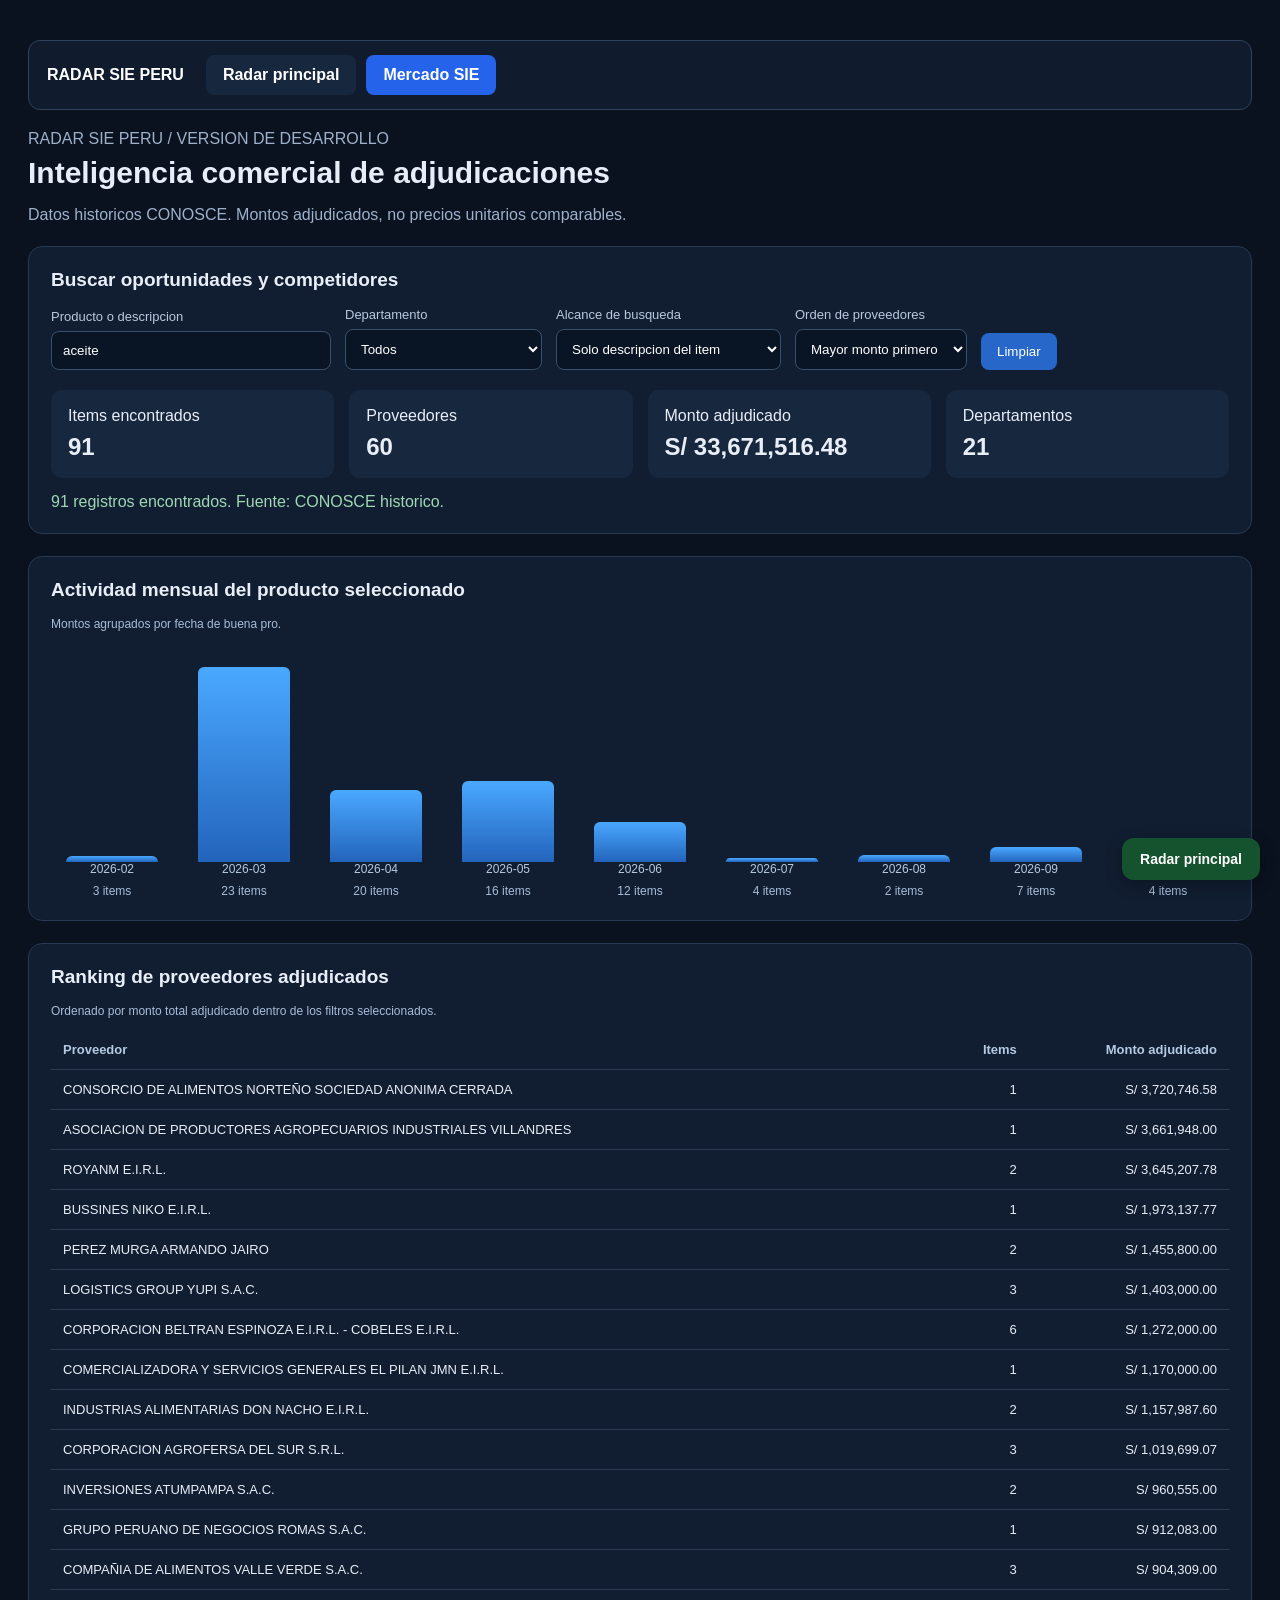
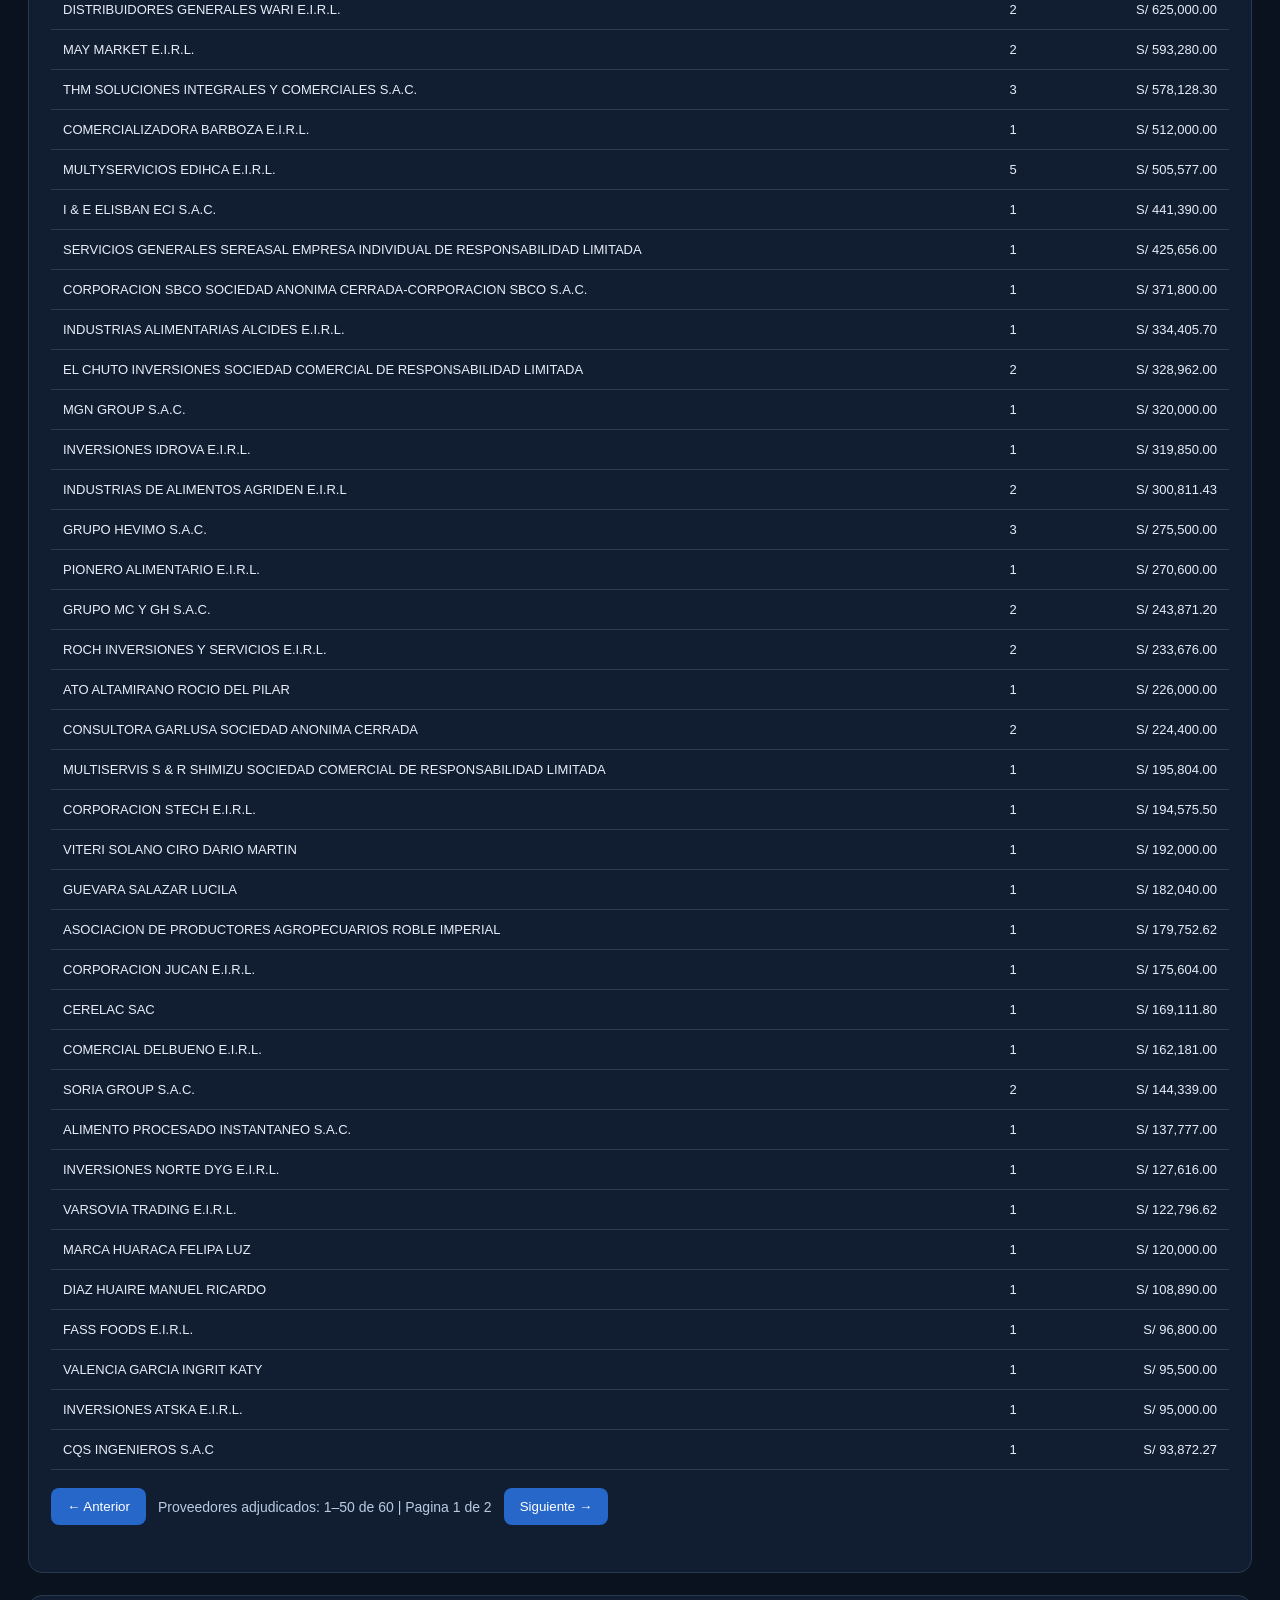
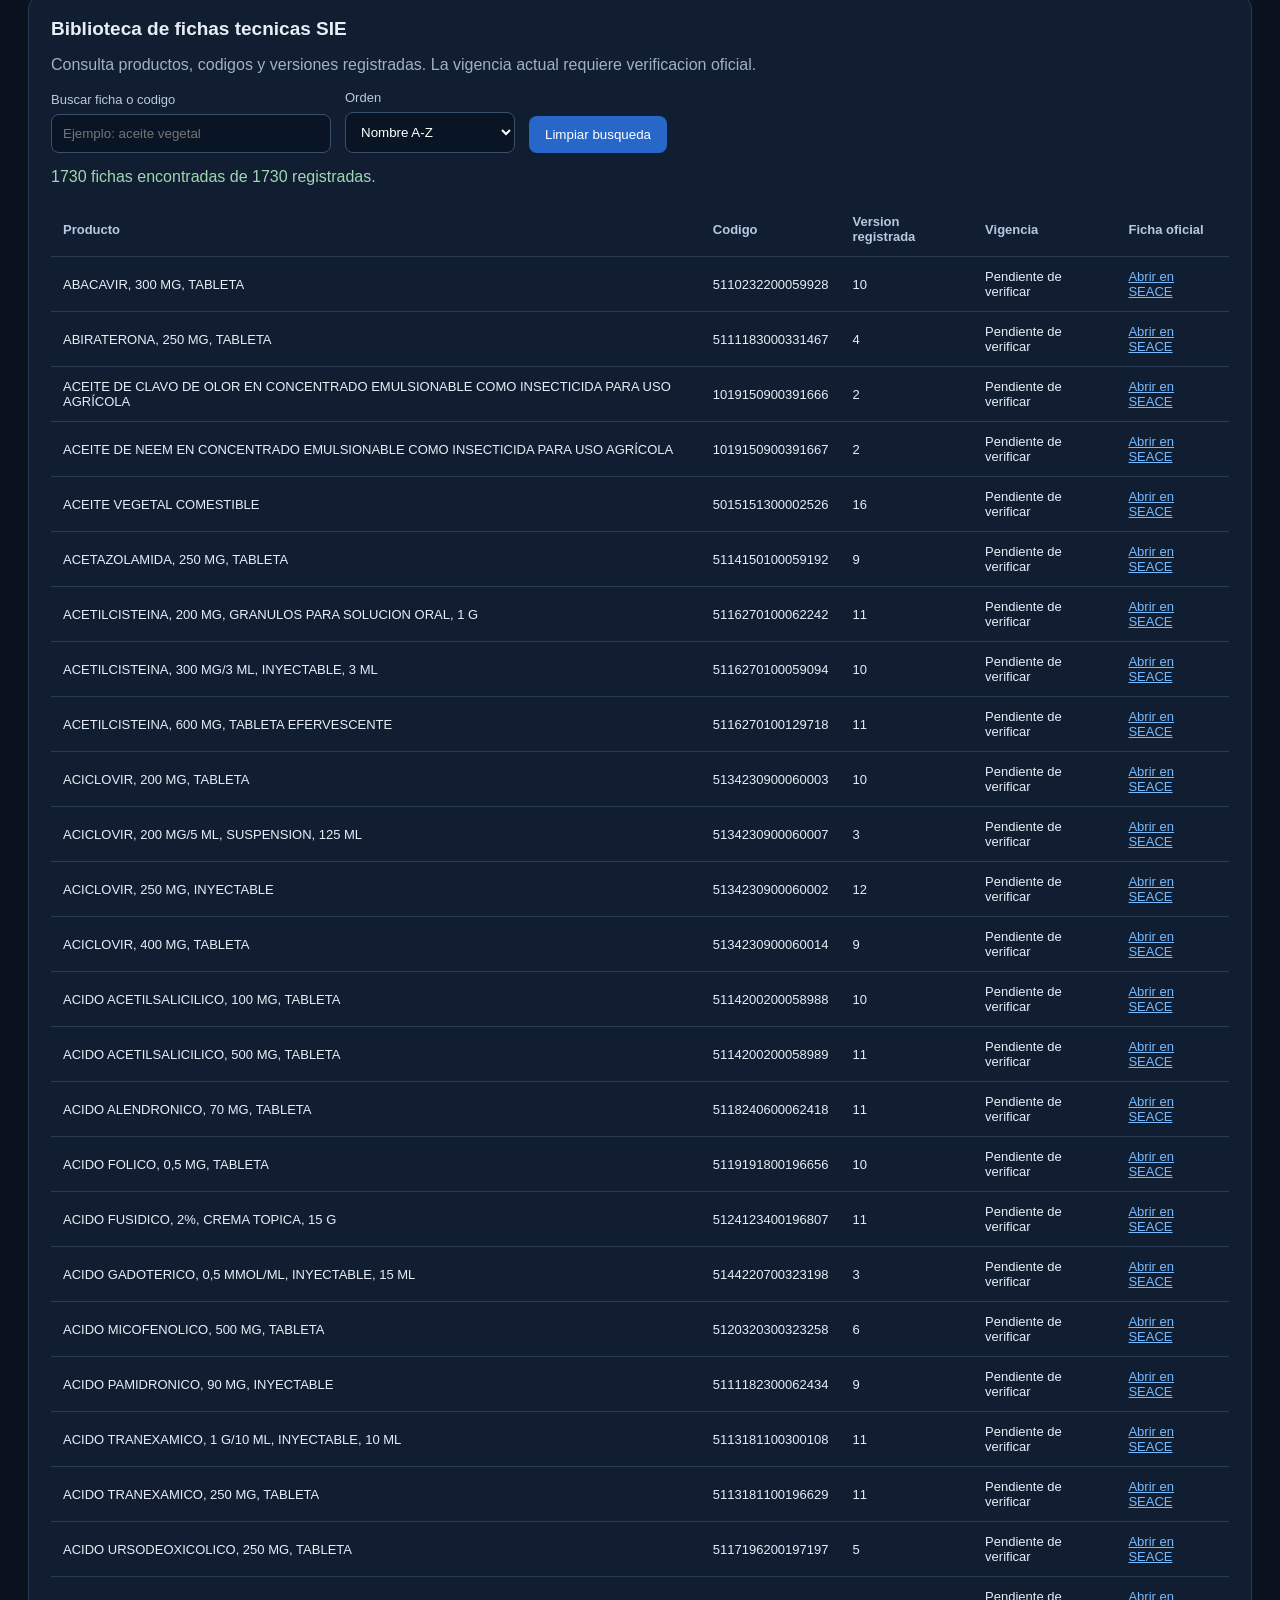
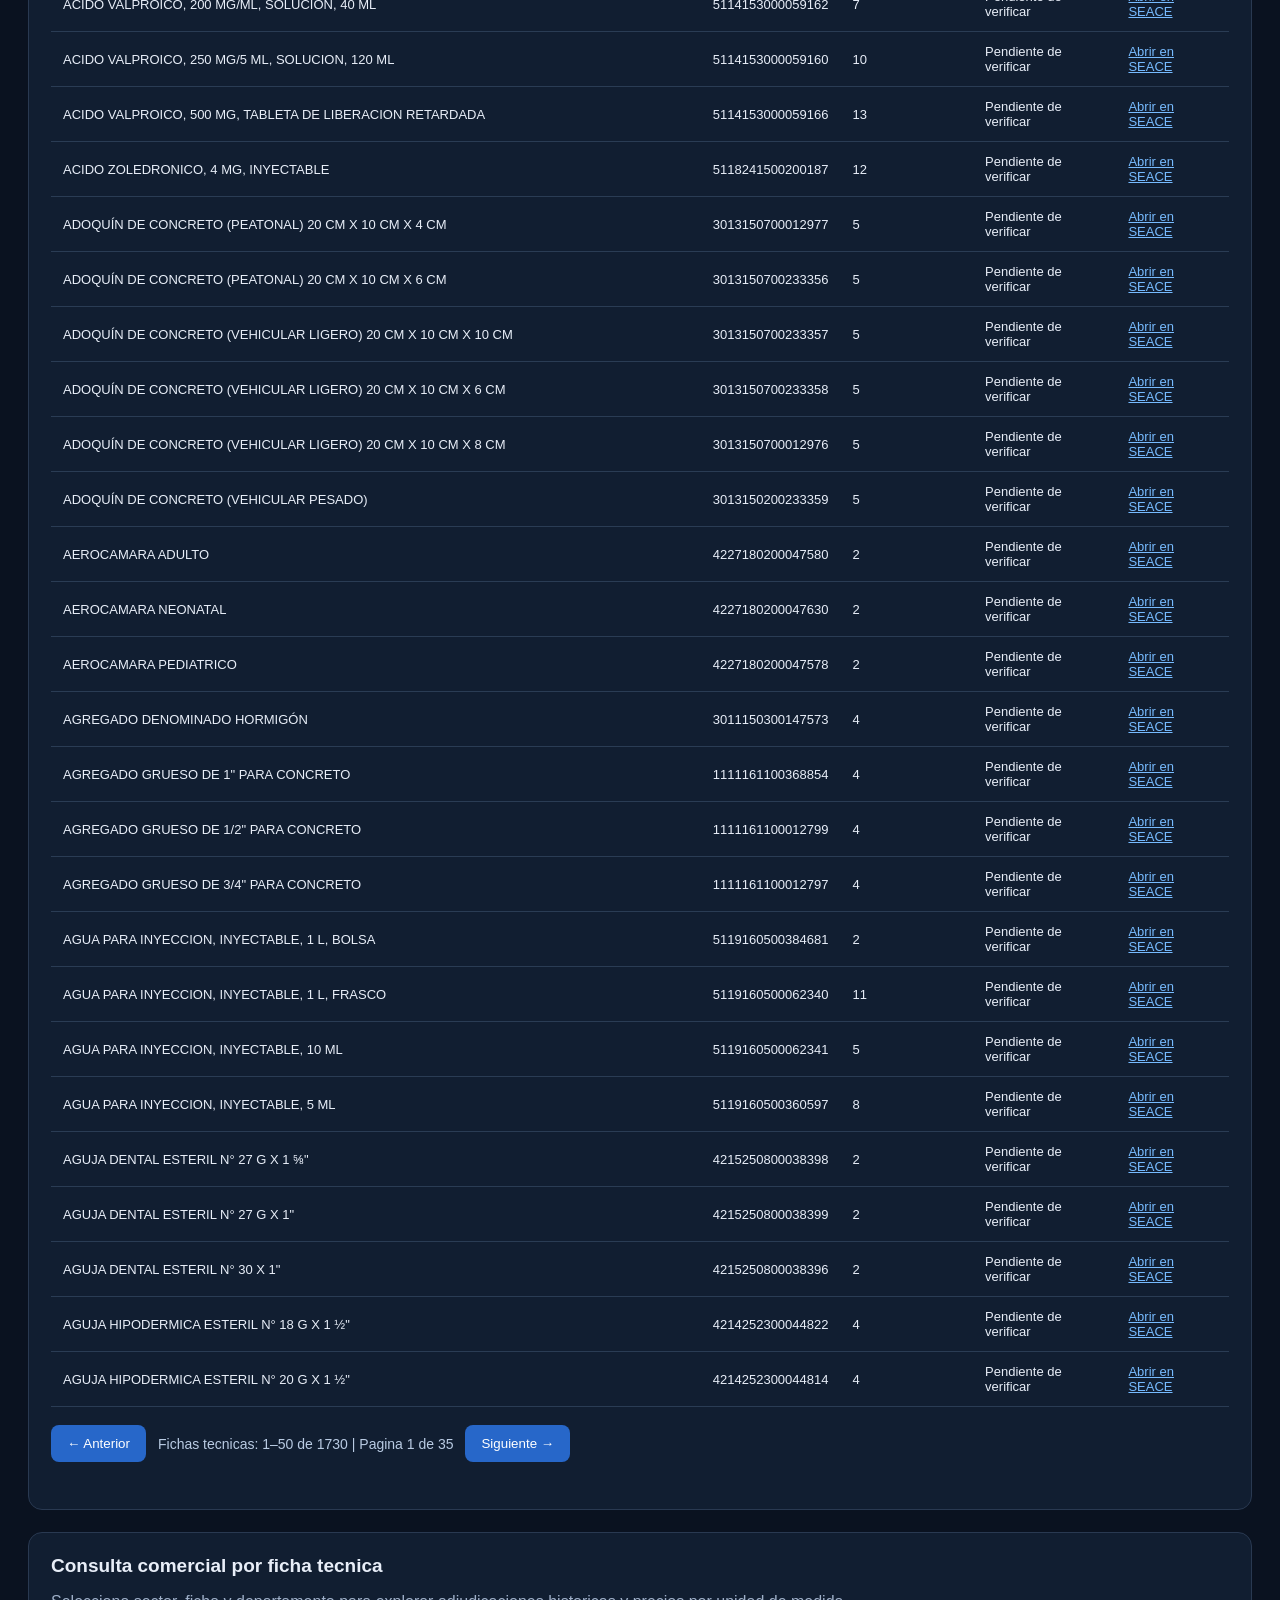
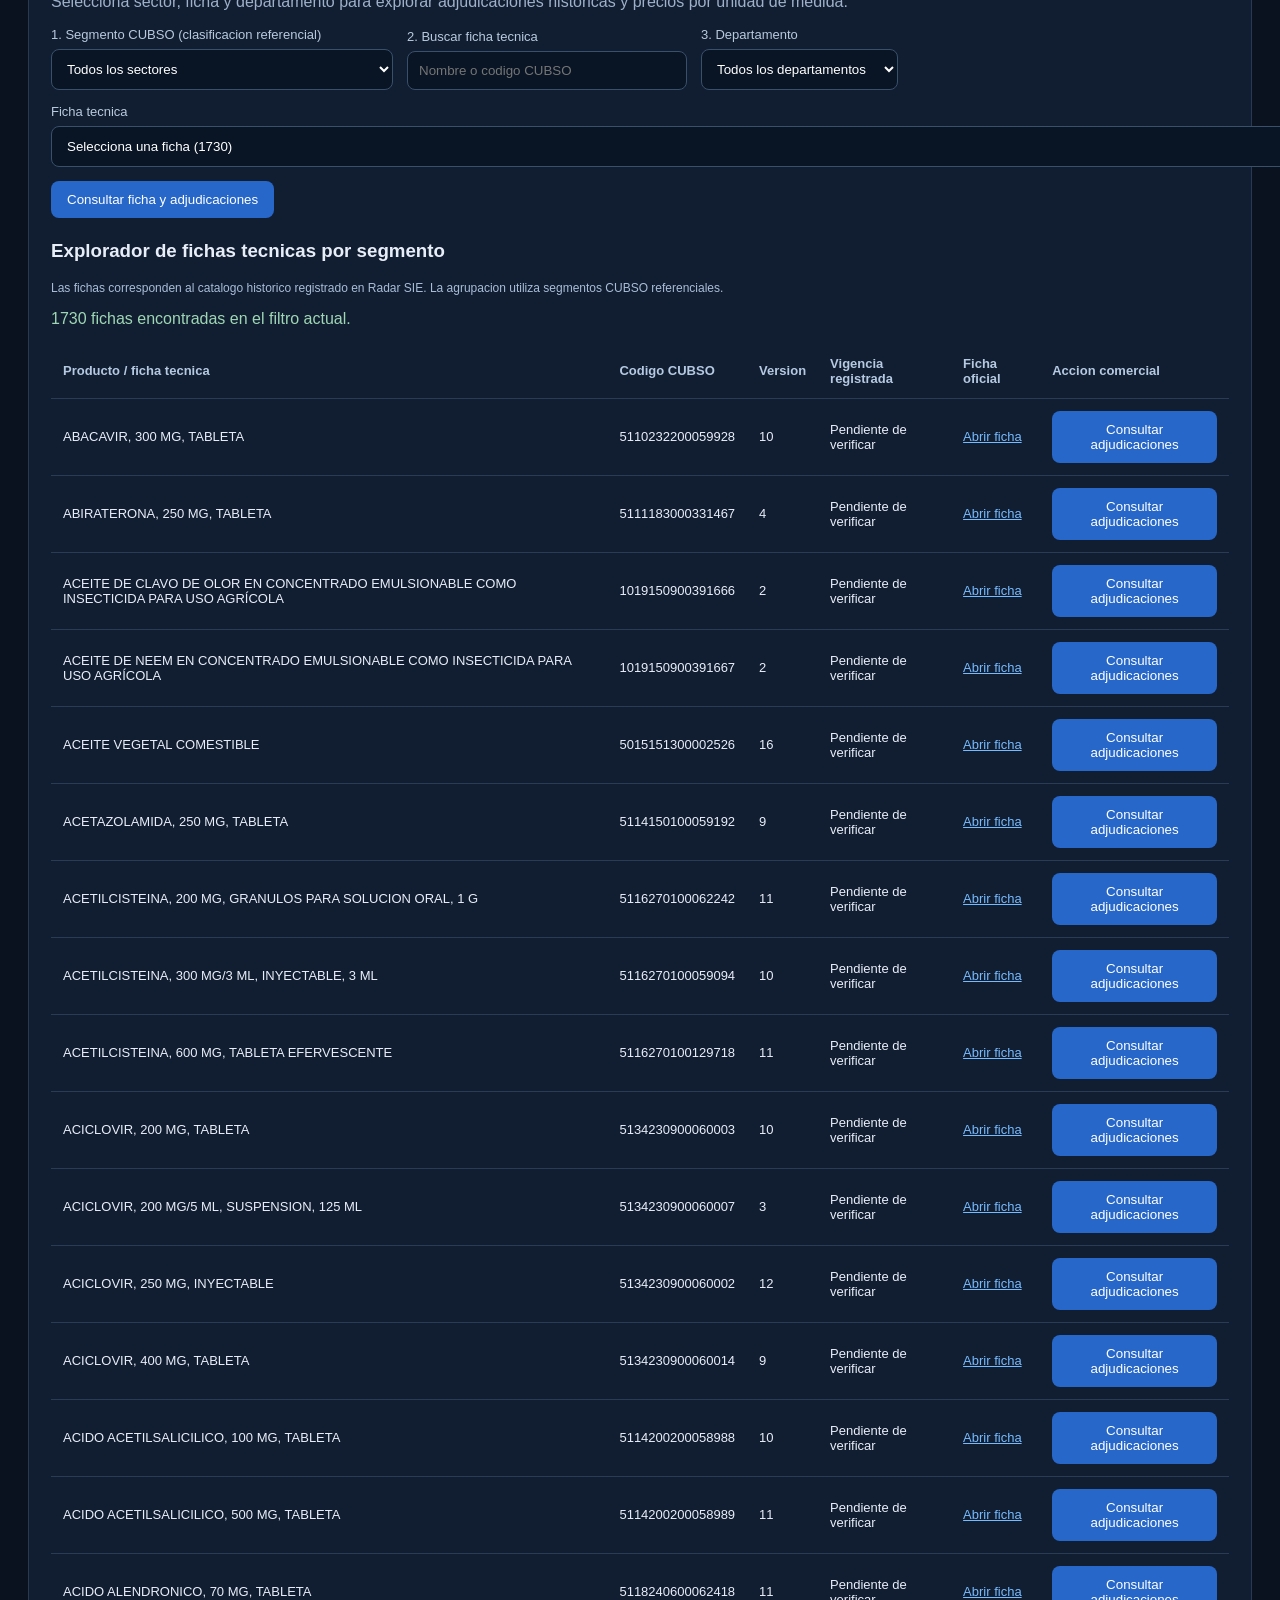
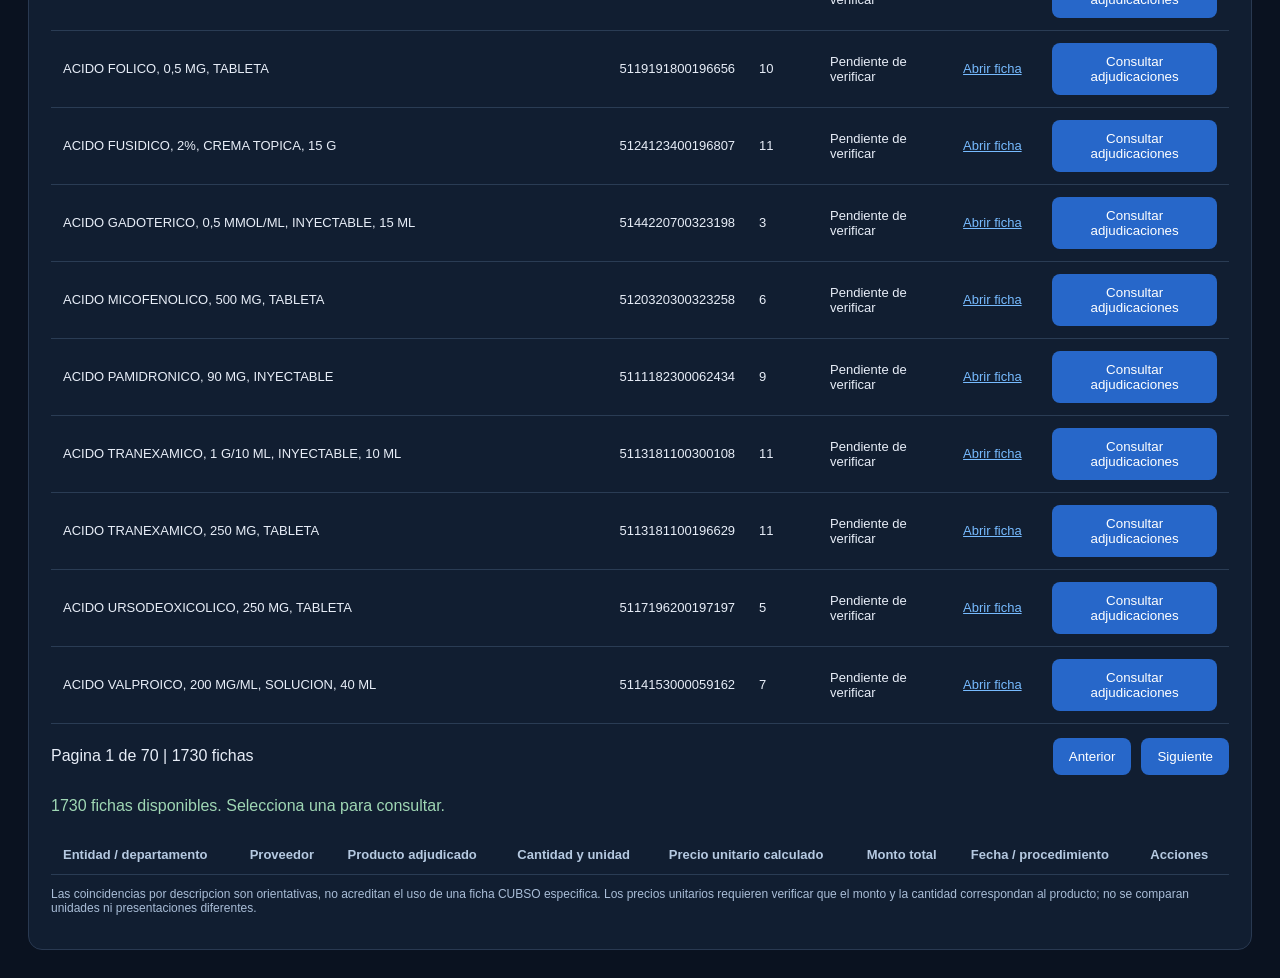
==== docs/mercado.html @ 82dd886c "V247 reparar montaje y datos del explorador comercial" ====
<!DOCTYPE html>
<html lang="es">
<head>
<meta charset="UTF-8">
<meta name="viewport" content="width=device-width, initial-scale=1">
<title>Radar SIE Peru - Inteligencia Comercial</title>
<style>
:root{font-family:Segoe UI,Arial,sans-serif;color:#e8eef8;background:#0a1220}
*{box-sizing:border-box}
body{margin:0;padding:28px;max-width:1450px;margin-inline:auto}
h1{font-size:30px;margin:8px 0}
h2{font-size:19px;margin:0 0 16px}
p,.muted{color:#9fb0c9}
.panel{background:#111e31;border:1px solid #293951;border-radius:14px;padding:22px;margin-top:22px}
.filters{display:flex;gap:14px;flex-wrap:wrap;align-items:end}
label{display:flex;flex-direction:column;gap:7px;font-size:13px;color:#b9c9de}
input,select{background:#091525;color:#fff;border:1px solid #39506b;border-radius:8px;padding:11px;min-width:170px}
input{min-width:280px}
button{background:#2767c9;color:white;border:0;border-radius:8px;padding:11px 16px;cursor:pointer}
.cards{display:grid;grid-template-columns:repeat(auto-fit,minmax(180px,1fr));gap:15px;margin-top:20px}
.card{background:#17273e;border-radius:11px;padding:17px}
.card strong{display:block;font-size:24px;margin-top:8px}
table{border-collapse:collapse;width:100%;font-size:13px}
th,td{text-align:left;padding:12px;border-bottom:1px solid #2a3c54}
th{color:#b5c9e1}
.right{text-align:right}
.tablewrap{overflow-x:auto}
.chart{display:flex;align-items:end;gap:10px;height:255px;overflow-x:auto;padding-top:22px}
.month{flex:1;min-width:58px;text-align:center;font-size:12px;color:#b6c9df}
.barbox{height:195px;display:flex;align-items:end;justify-content:center}
.bar{background:linear-gradient(180deg,#4aa8ff,#2364bc);width:75%;border-radius:6px 6px 0 0;min-height:2px}
.small{font-size:12px;color:#a9bdd7;margin-top:8px}
.status{margin-top:15px;color:#9fd7b4}
.error{color:#ffb4b4}
</style>
</head>
<body>
<!-- RADAR_SIE_NAVEGACION_V231 -->
<nav aria-label="Secciones de Radar SIE Peru" style="display:flex;gap:10px;flex-wrap:wrap;align-items:center;padding:14px 18px;margin:12px auto 20px;max-width:1450px;background:#101c2e;border:1px solid #30425b;border-radius:12px;font-family:Arial,sans-serif;position:relative;z-index:10">
  <span style="color:#ffffff;font-weight:700;margin-right:12px">RADAR SIE PERU</span>
  <a href="./index.html" style="padding:11px 17px;border-radius:8px;background:#17273e;color:#ffffff;text-decoration:none;font-weight:700">Radar principal</a>
  <a href="./mercado.html" style="padding:11px 17px;border-radius:8px;background:#2563eb;color:#ffffff;text-decoration:none;font-weight:700">Mercado SIE</a>
</nav>
<!-- FIN_RADAR_SIE_NAVEGACION_V231 -->

<div class="muted">RADAR SIE PERU / VERSION DE DESARROLLO</div>
<h1>Inteligencia comercial de adjudicaciones</h1>
<p>Datos historicos CONOSCE. Montos adjudicados, no precios unitarios comparables.</p>

<section class="panel">
<h2>Buscar oportunidades y competidores</h2>
<div class="filters">
<label>Producto o descripcion
<input id="search" value="aceite" placeholder="Ejemplo: aceite">
</label>
<label>Departamento
<select id="dept"><option value="">Todos</option></select>
</label>
<label>Alcance de busqueda
<select id="scope">
<option value="item">Solo descripcion del item</option>
<option value="all">Item o descripcion del proceso</option>
</select>
</label>
<label>Orden de proveedores
<select id="order">
<option value="desc">Mayor monto primero</option>
<option value="asc">Menor monto primero</option>
</select>
</label>
<button id="clear">Limpiar</button>
</div>

<div class="cards">
<div class="card"><span>Items encontrados</span><strong id="items">-</strong></div>
<div class="card"><span>Proveedores</span><strong id="suppliers">-</strong></div>
<div class="card"><span>Monto adjudicado</span><strong id="amount">-</strong></div>
<div class="card"><span>Departamentos</span><strong id="departments">-</strong></div>
</div>
<div class="status" id="status">Cargando datos...</div>
</section>

<section class="panel">
<h2>Actividad mensual del producto seleccionado</h2>
<p class="small">Montos agrupados por fecha de buena pro.</p>
<div id="chart" class="chart"></div>
</section>

<section class="panel">
<h2>Ranking de proveedores adjudicados</h2>
<p class="small">Ordenado por monto total adjudicado dentro de los filtros seleccionados.</p>
<div class="tablewrap">
<table>
<thead><tr>
<th>Proveedor</th>
<th class="right">Items</th>
<th class="right">Monto adjudicado</th>
</tr></thead>
<tbody id="ranking"></tbody>
</table>
</div>
</section>

<script>
"use strict";
let rows=[];

const $=id=>document.getElementById(id);
const fmt=new Intl.NumberFormat("es-PE");
const money=n=>"S/ "+new Intl.NumberFormat("es-PE",{
 minimumFractionDigits:2,maximumFractionDigits:2
}).format(n/100);

function norm(v){
 return String(v??"").normalize("NFD")
 .replace(/[\u0300-\u036f]/g,"").toLowerCase();
}

function department(r){
 return r.departamento_item_original||
 r.entidad_departamento_original||"No indicado";
}

function render(){
 const q=norm($("search").value.trim());
 const dept=$("dept").value;
 const scope=$("scope").value;
 const order=$("order").value;

 const filtered=rows.filter(r=>{
  const item=norm(r.descripcion_item);
  const process=norm(r.descripcion_proceso);
  const match=!q||item.includes(q)||(scope==="all"&&process.includes(q));
  return match&&(!dept||department(r)===dept);
 });

 const suppliers=new Map();
 const monthly=new Map();
 const depts=new Set();
 let total=0;

 for(const r of filtered){
  const cents=Number(r.monto_adjudicado_centimos)||0;
  total+=cents;
  depts.add(department(r));

  const name=r.proveedor_nombre_original||"No indicado";
  const key=r.proveedor_id!=null?String(r.proveedor_id):"name:"+name;
  if(!suppliers.has(key)){
   suppliers.set(key,{name,count:0,cents:0});
  }
  const s=suppliers.get(key);
  s.count++;
  s.cents+=cents;

  const date=String(r.fecha_buenapro||"");
  if(/^\d{4}-\d{2}/.test(date)){
   const month=date.slice(0,7);
   if(!monthly.has(month))monthly.set(month,{count:0,cents:0});
   const m=monthly.get(month);
   m.count++;
   m.cents+=cents;
  }
 }

 $("items").textContent=fmt.format(filtered.length);
 $("suppliers").textContent=fmt.format(suppliers.size);
 $("amount").textContent=money(total);
 $("departments").textContent=fmt.format(depts.size);

 const ranked=[...suppliers.values()].sort((a,b)=>
  (order==="desc"?b.cents-a.cents:a.cents-b.cents)||
  a.name.localeCompare(b.name,"es")
 );

 const body=$("ranking");
 body.replaceChildren();
 for(const s of ranked){
  const tr=document.createElement("tr");
  for(const [value,right] of [
   [s.name,false],[fmt.format(s.count),true],[money(s.cents),true]
  ]){
   const td=document.createElement("td");
   td.textContent=value;
   if(right)td.className="right";
   tr.appendChild(td);
  }
  body.appendChild(tr);
 }

 const chart=$("chart");
 chart.replaceChildren();
 const months=[...monthly.entries()].sort((a,b)=>a[0].localeCompare(b[0]));
 const max=Math.max(1,...months.map(x=>x[1].cents));

 for(const [month,data] of months){
  const col=document.createElement("div");
  col.className="month";

  const box=document.createElement("div");
  box.className="barbox";

  const bar=document.createElement("div");
  bar.className="bar";
  bar.style.height=Math.max(2,data.cents/max*100)+"%";
  bar.title=month+" | "+money(data.cents)+" | "+data.count+" items";

  box.appendChild(bar);
  col.appendChild(box);

  const label=document.createElement("div");
  label.textContent=month;
  col.appendChild(label);

  const count=document.createElement("div");
  count.className="small";
  count.textContent=data.count+" items";
  col.appendChild(count);

  chart.appendChild(col);
 }

 $("status").textContent=fmt.format(filtered.length)+
 " registros encontrados. Fuente: CONOSCE historico.";
}

async function init(){
 try{
  const response=await fetch("mercado_items.json",{cache:"no-store"});
  if(!response.ok)throw new Error("HTTP "+response.status);

  const payload=await response.json();
  if(!Array.isArray(payload.datos))throw new Error("JSON sin datos");

  rows=payload.datos;

  const departments=[...new Set(rows.map(department))]
   .sort((a,b)=>a.localeCompare(b,"es"));

  for(const d of departments){
   const option=document.createElement("option");
   option.value=d;
   option.textContent=d;
   $("dept").appendChild(option);
  }

  for(const id of ["search","dept","scope","order"]){
   $(id).addEventListener(id==="search"?"input":"change",render);
  }

  $("clear").addEventListener("click",()=>{
   $("search").value="";
   $("dept").value="";
   $("scope").value="item";
   $("order").value="desc";
   render();
  });

  render();
 }catch(e){
  $("status").textContent="ERROR: "+e.message;
  $("status").className="status error";
 }
}
init();
</script>

<section class="panel" id="biblioteca-fichas">
<h2>Biblioteca de fichas tecnicas SIE</h2>
<p>Consulta productos, codigos y versiones registradas.
La vigencia actual requiere verificacion oficial.</p>

<div class="filters">
<label>Buscar ficha o codigo
<input id="ficha-search"
placeholder="Ejemplo: aceite vegetal">
</label>

<label>Orden
<select id="ficha-order">
<option value="name">Nombre A-Z</option>
<option value="version">Version registrada</option>
</select>
</label>

<button id="ficha-clear">Limpiar busqueda</button>
</div>

<p class="status" id="ficha-status">
Cargando biblioteca...
</p>

<div class="tablewrap">
<table>
<thead>
<tr>
<th>Producto</th>
<th>Codigo</th>
<th>Version registrada</th>
<th>Vigencia</th>
<th>Ficha oficial</th>
</tr>
</thead>
<tbody id="ficha-results"></tbody>
</table>
</div>

<p class="small" id="ficha-limit"></p>
</section>

<script>
(function(){
"use strict";

const get=id=>document.getElementById(id);
let fichas=[];

function norm(value){
 return String(value??"")
 .normalize("NFD")
 .replace(/[\u0300-\u036f]/g,"")
 .toLowerCase();
}

function renderFichas(){
 const query=norm(get("ficha-search").value.trim());
 const order=get("ficha-order").value;

 const found=fichas.filter(f=>
  norm(f.producto).includes(query)||
  norm(f.codigo).includes(query)
 );

 found.sort((a,b)=>{
  if(order==="version"){
   return (Number(b.version)||0)-(Number(a.version)||0)||
   a.producto.localeCompare(b.producto,"es");
  }
  return a.producto.localeCompare(b.producto,"es");
 });

 const body=get("ficha-results");
 body.replaceChildren();

 for(const f of found){
  const tr=document.createElement("tr");

  for(const value of [
   f.producto,
   f.codigo,
   f.version,
   f.vigencia
  ]){
   const td=document.createElement("td");
   td.textContent=value||"No indicado";
   tr.appendChild(td);
  }

  const td=document.createElement("td");

  if(f.enlace){
   const a=document.createElement("a");
   a.href=f.enlace;
   a.target="_blank";
   a.rel="noopener noreferrer";
   a.textContent="Abrir en SEACE";
   a.style.color="#77bbff";
   td.appendChild(a);
  }else{
   td.textContent="Sin enlace registrado";
  }

  tr.appendChild(td);
  body.appendChild(tr);
 }

 get("ficha-status").textContent=
  found.length+" fichas encontradas de "+
  fichas.length+" registradas.";

 get("ficha-limit").textContent=
  "";
}

async function loadFichas(){
 try{
  const response=await fetch("fichas_sie.json",{
   cache:"no-store"
  });

  if(!response.ok){
   throw new Error("HTTP "+response.status);
  }

  const payload=await response.json();

  if(!Array.isArray(payload.fichas)){
   throw new Error("Formato de catalogo invalido");
  }

  fichas=payload.fichas;

  get("ficha-search").addEventListener(
   "input",renderFichas
  );

  get("ficha-order").addEventListener(
   "change",renderFichas
  );

  get("ficha-clear").addEventListener("click",()=>{
   get("ficha-search").value="";
   get("ficha-order").value="name";
   renderFichas();
  });

  renderFichas();

 }catch(error){
  get("ficha-status").textContent=
   "ERROR: "+error.message;
 }
}

loadFichas();
})();
</script>

<script src="consulta_fichas_v247.js" defer></script>
<script src="paginacion_global_v240.js" defer></script>
<!-- RADAR SIE: ACCESO PRINCIPAL V2.42 -->
<a href="./index.html"
   aria-label="Abrir Radar principal"
   style="
     position:fixed;
     right:20px;
     bottom:20px;
     z-index:9999;
     display:inline-flex;
     align-items:center;
     gap:8px;
     padding:13px 18px;
     border-radius:12px;
     background:#14532d;
     color:#ffffff;
     text-decoration:none;
     font-family:Arial,sans-serif;
     font-size:14px;
     font-weight:700;
     box-shadow:0 4px 16px rgba(0,0,0,.3);
   ">
   Radar principal
</a>
<!-- FIN ACCESO PRINCIPAL V2.42 -->
</body>
</html>
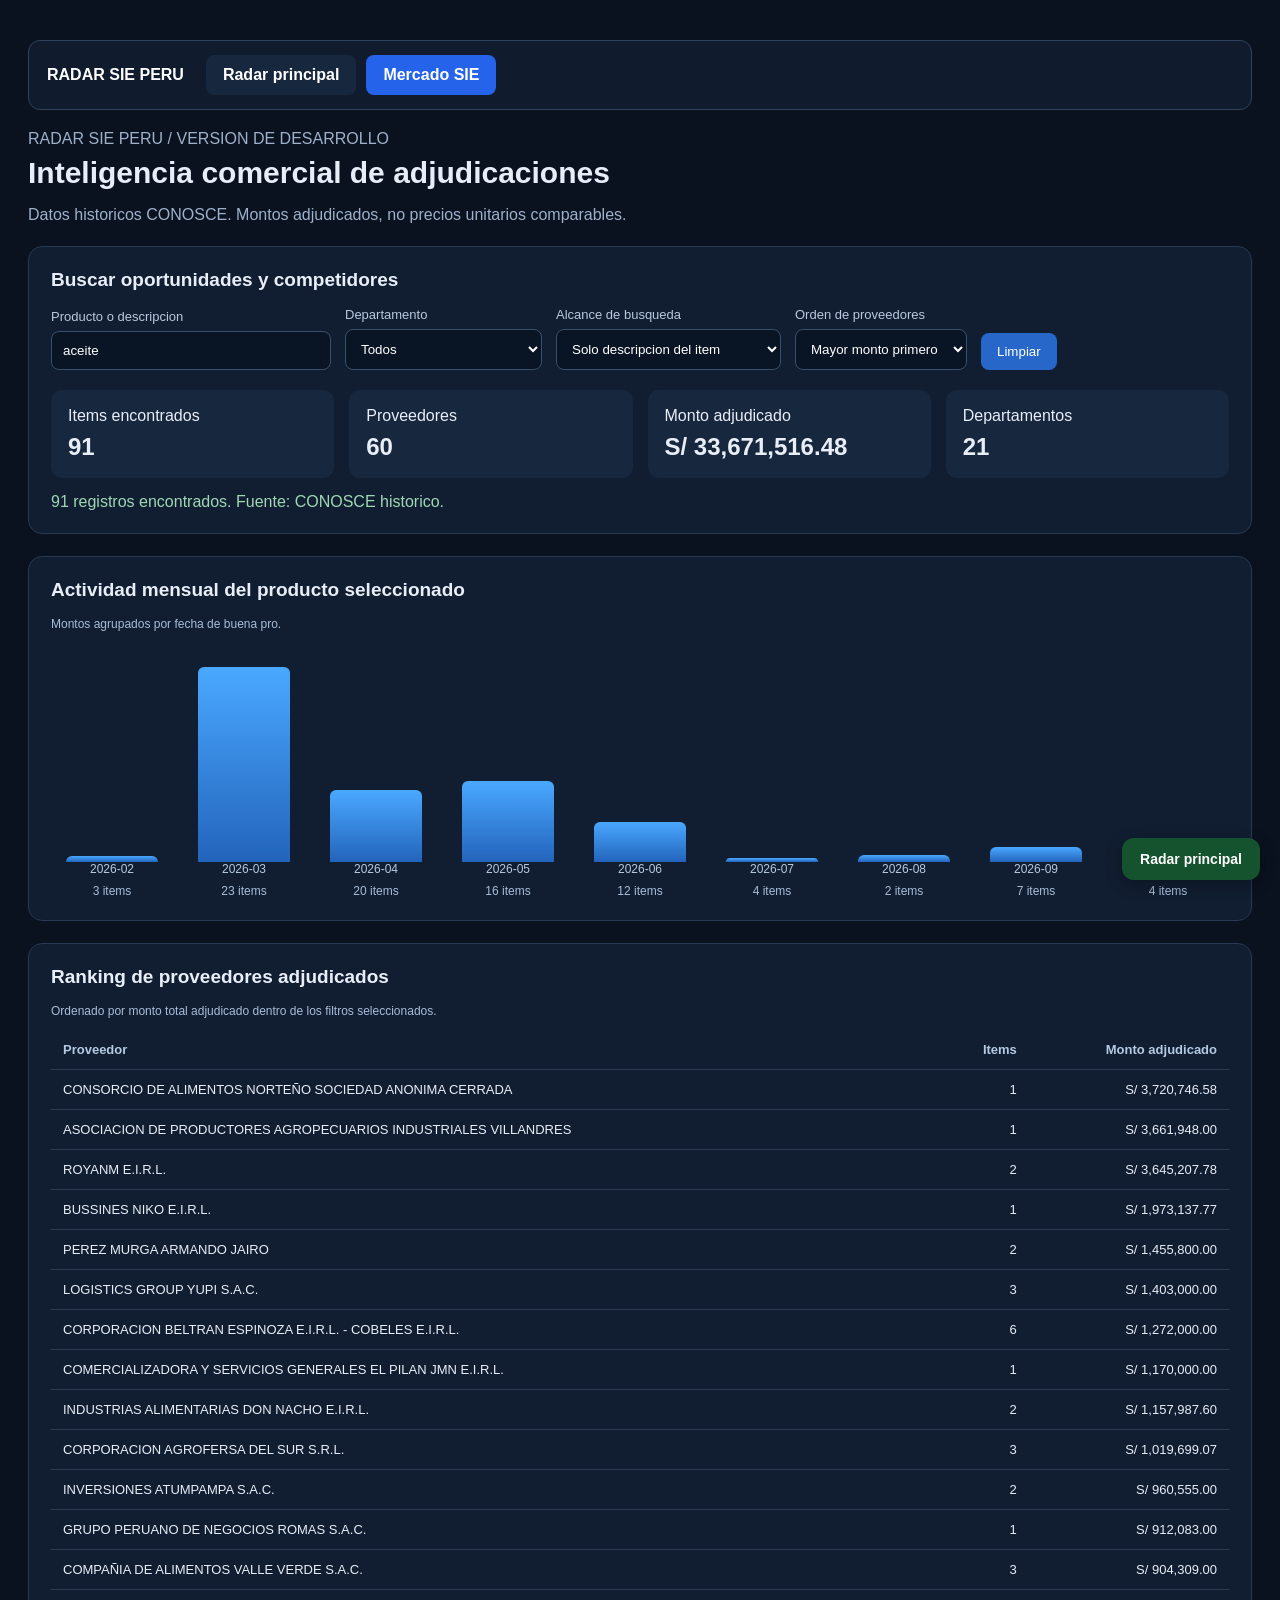
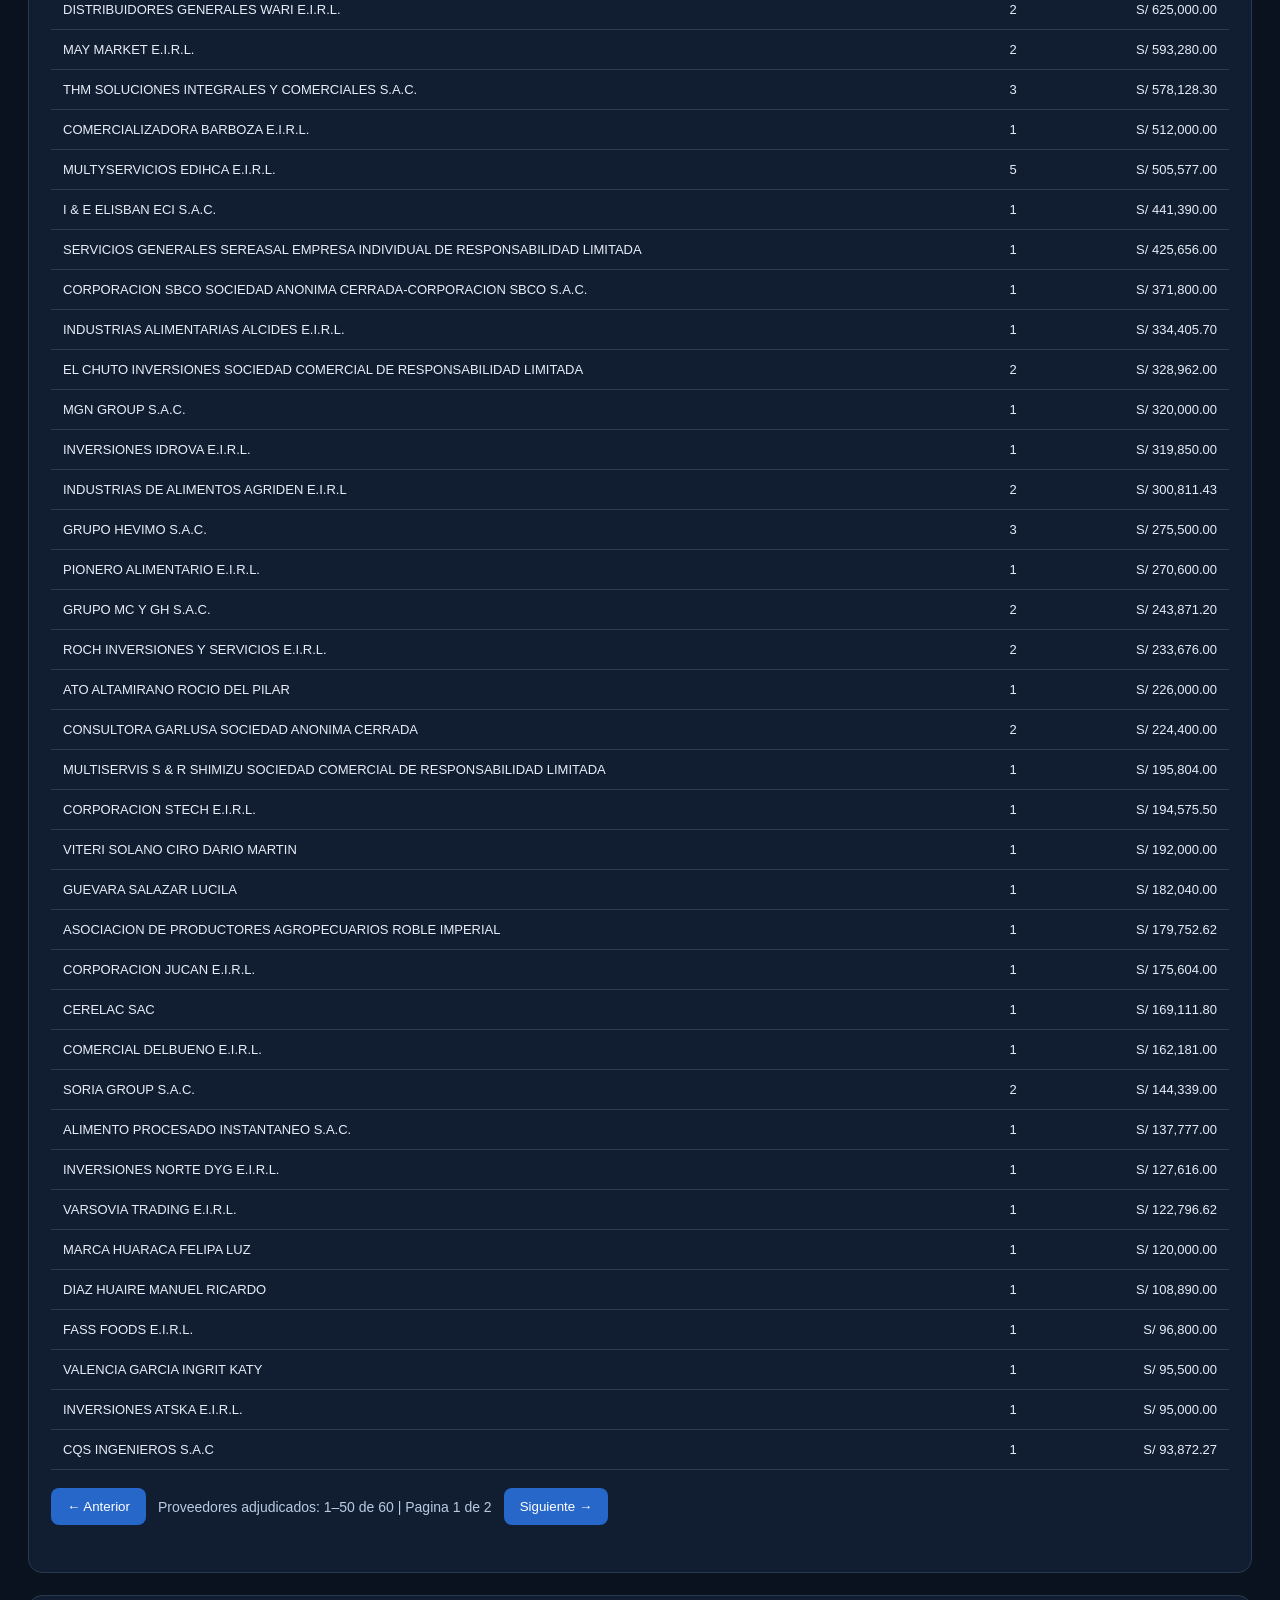
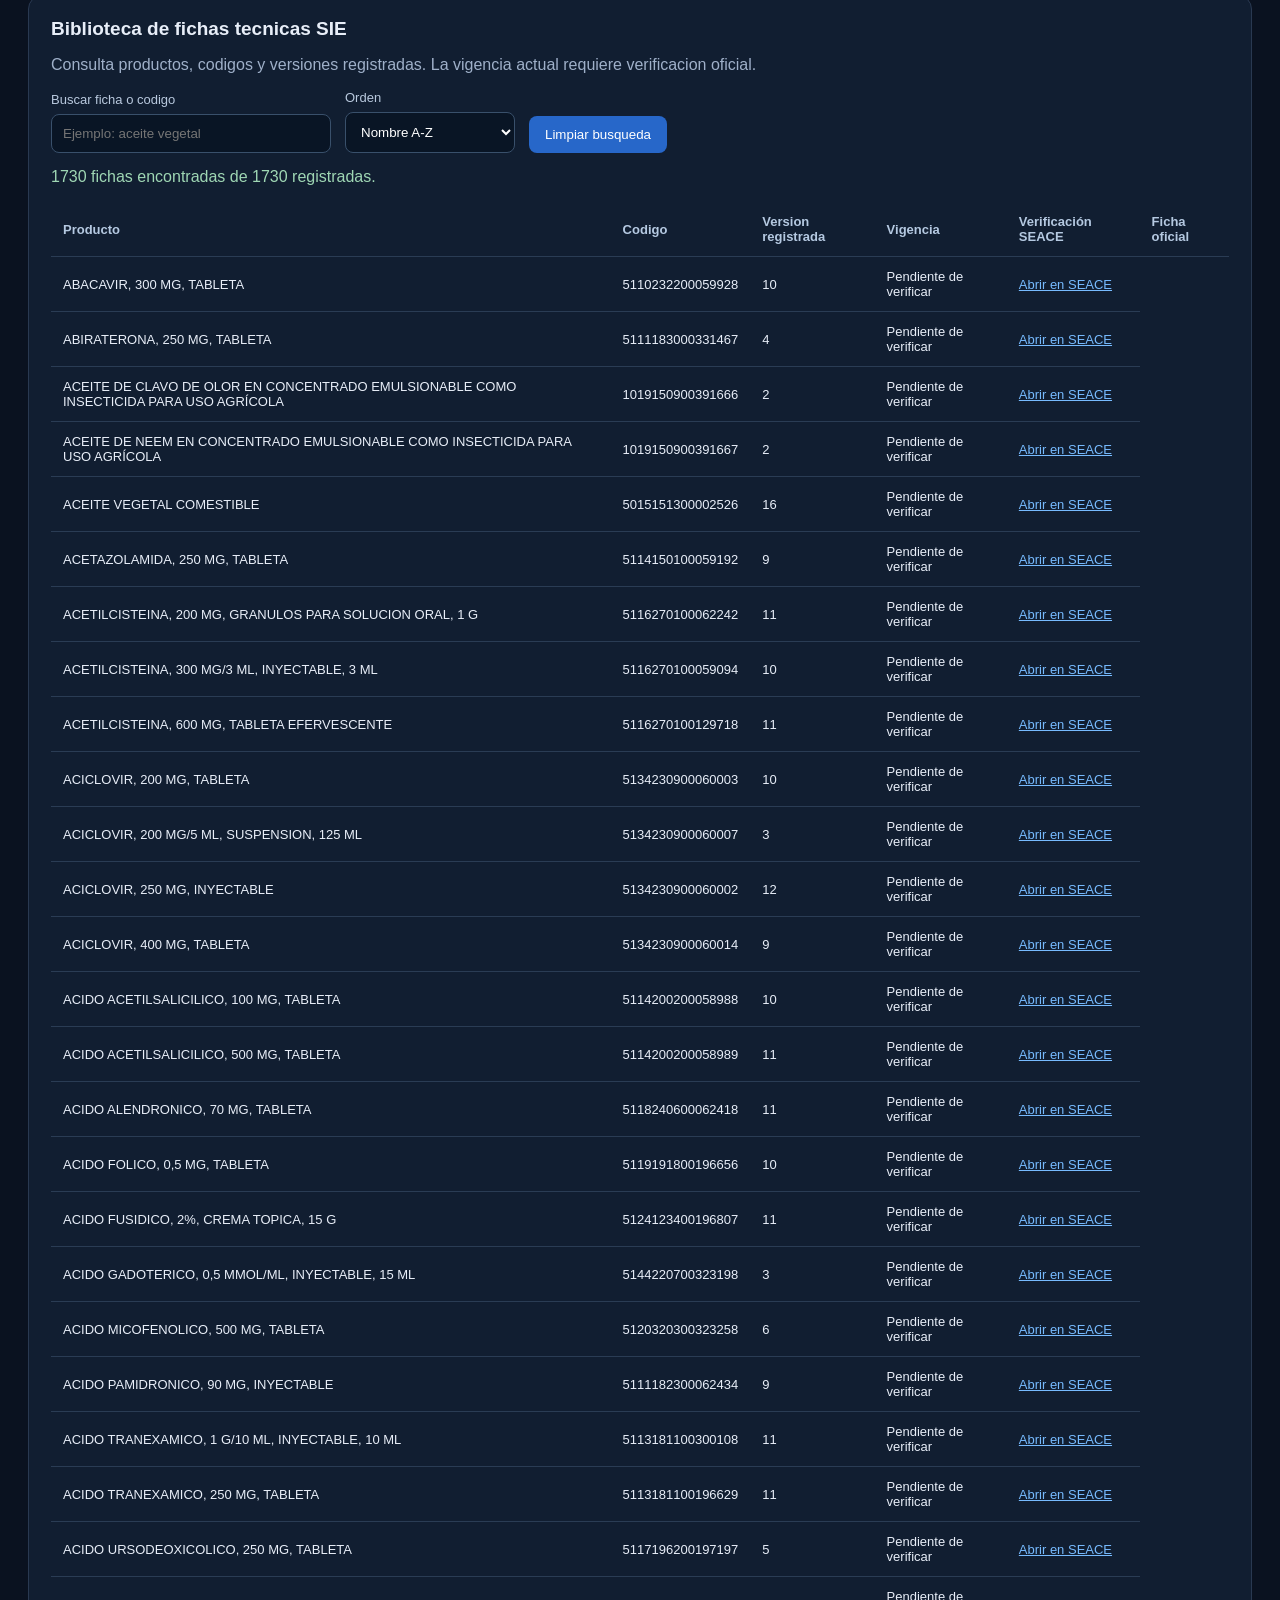
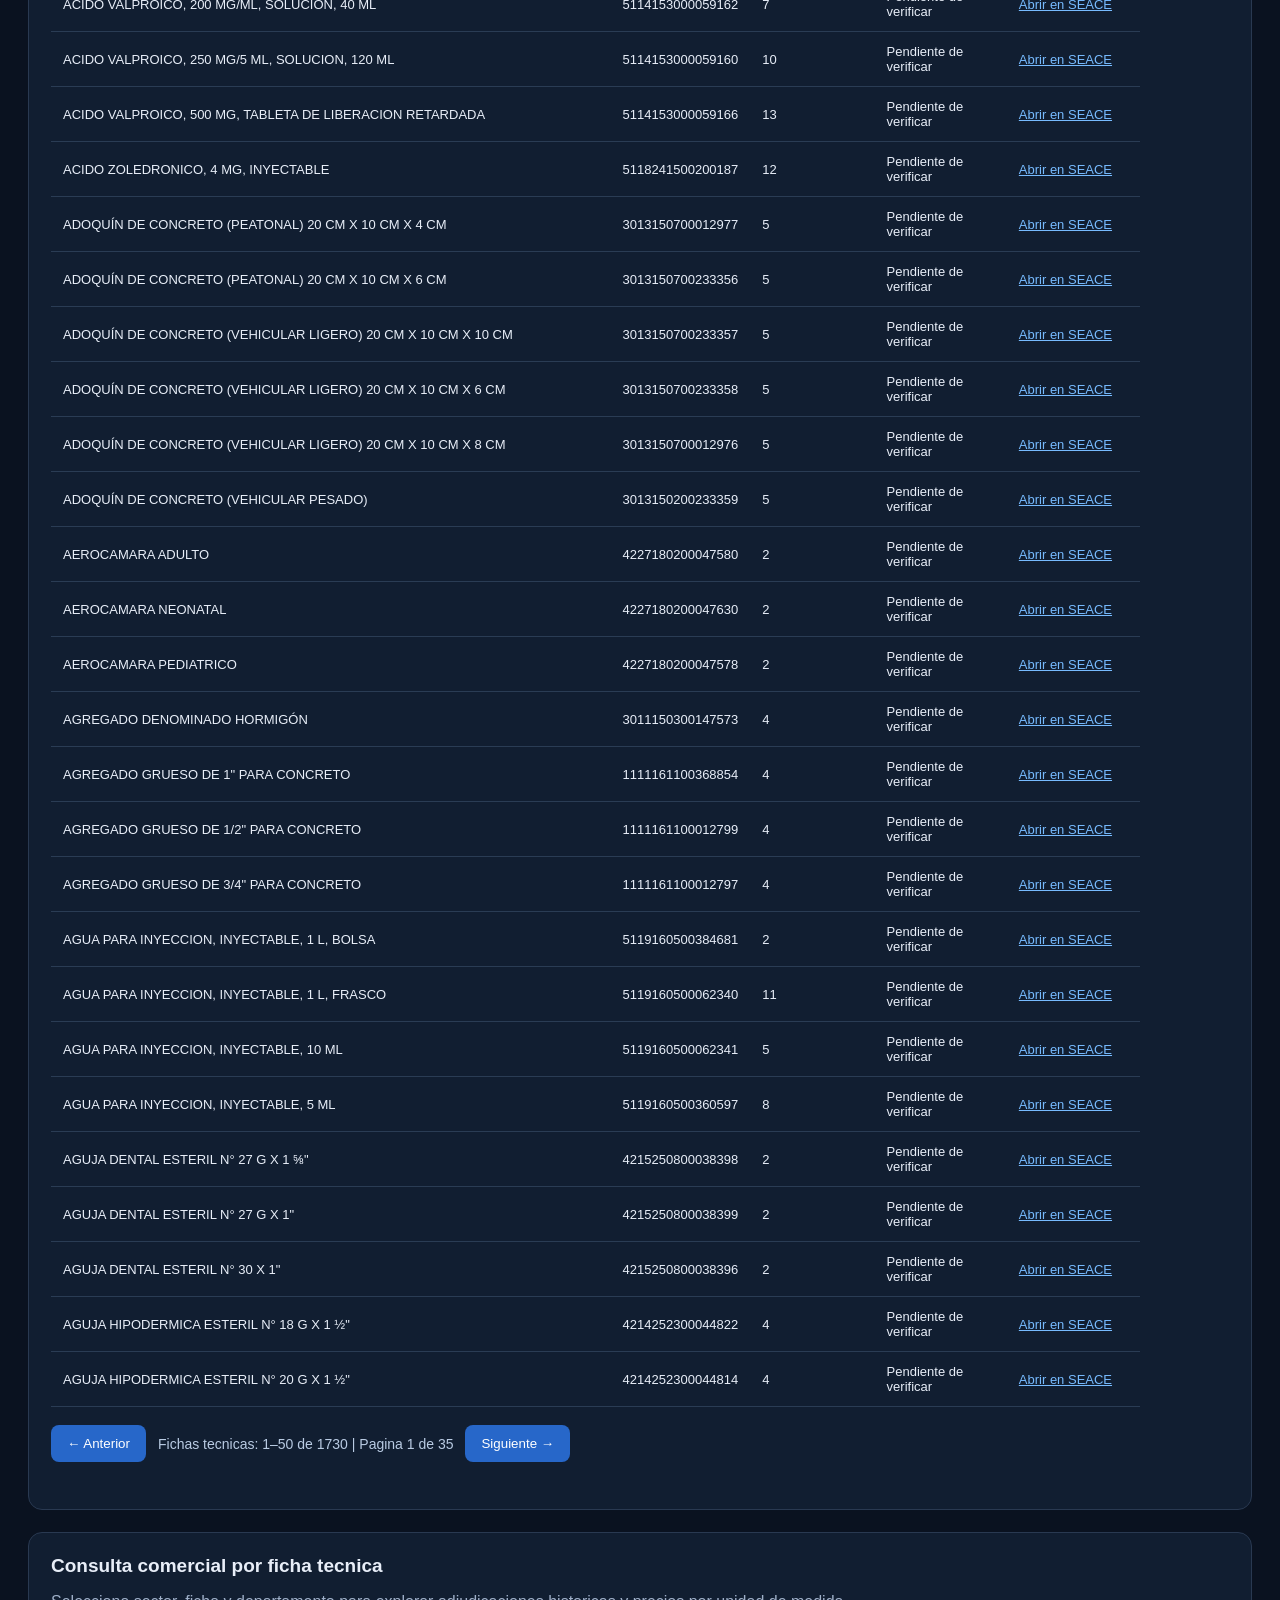
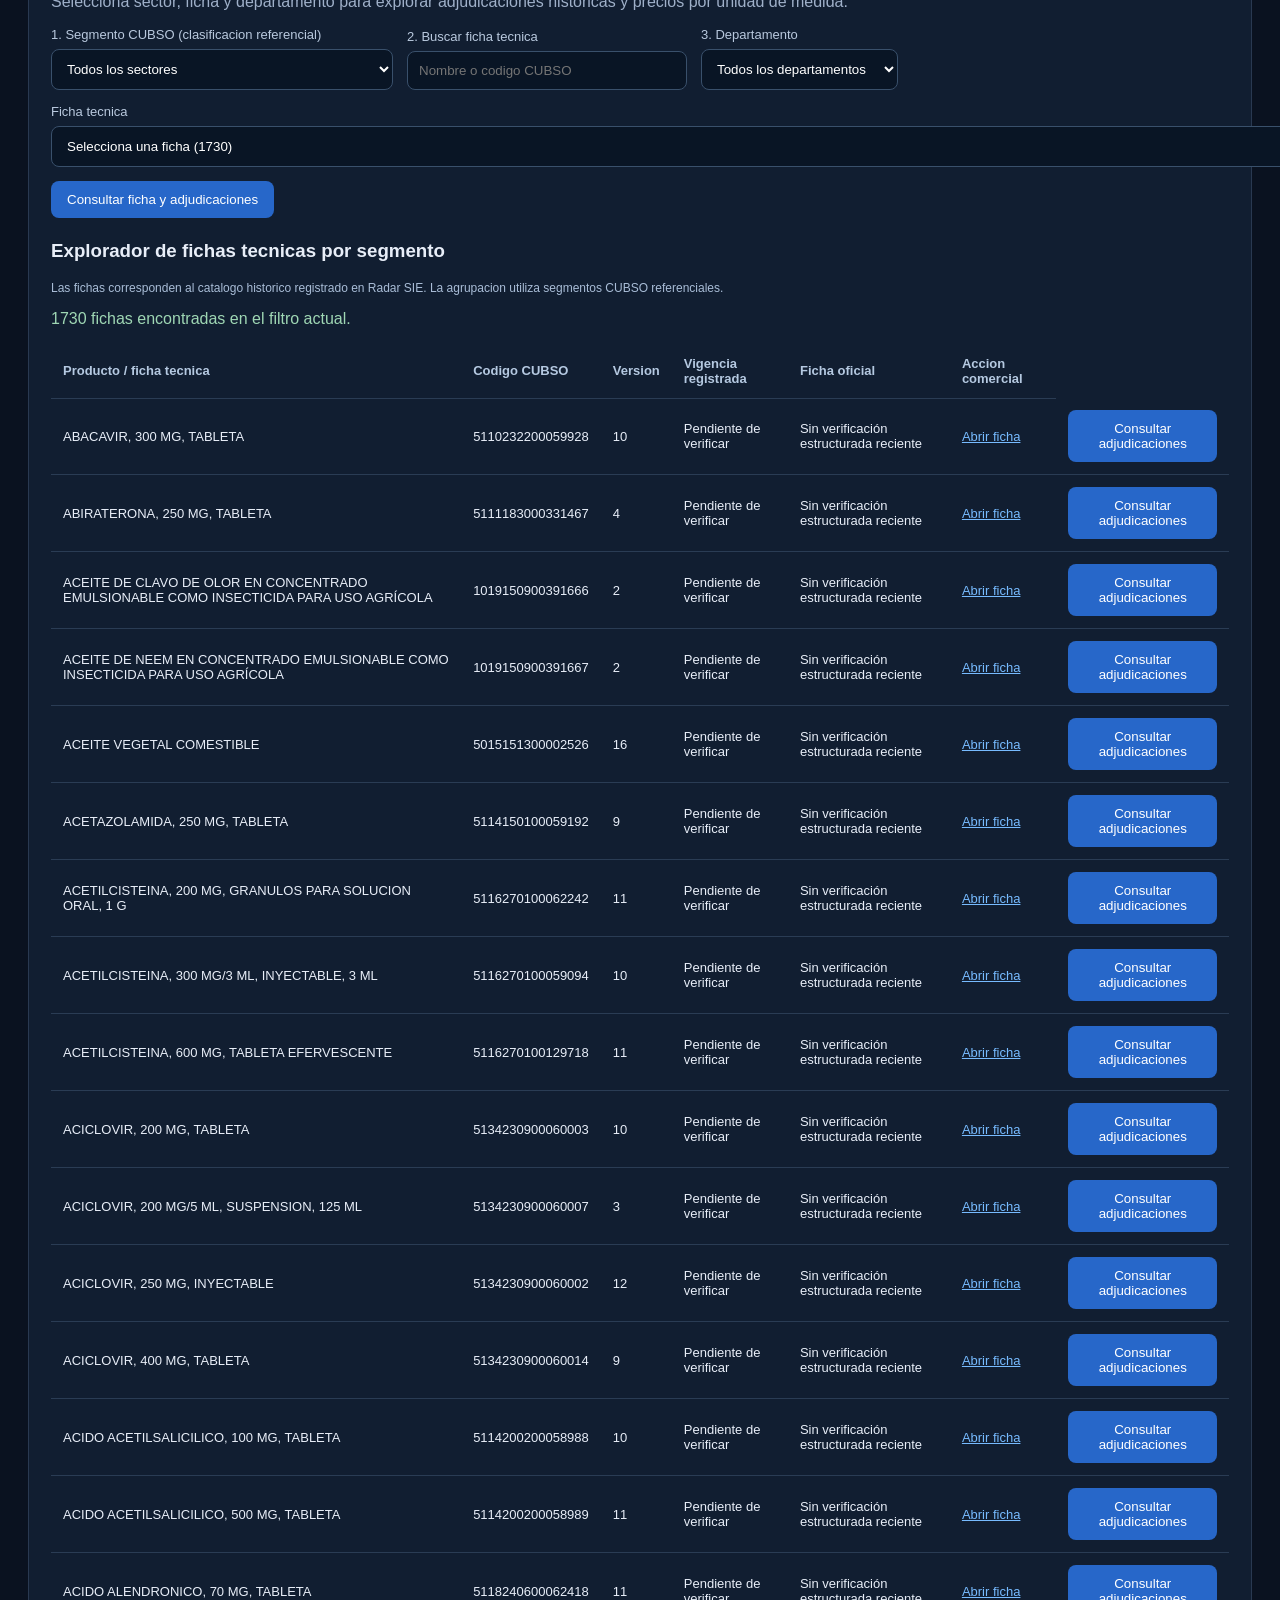
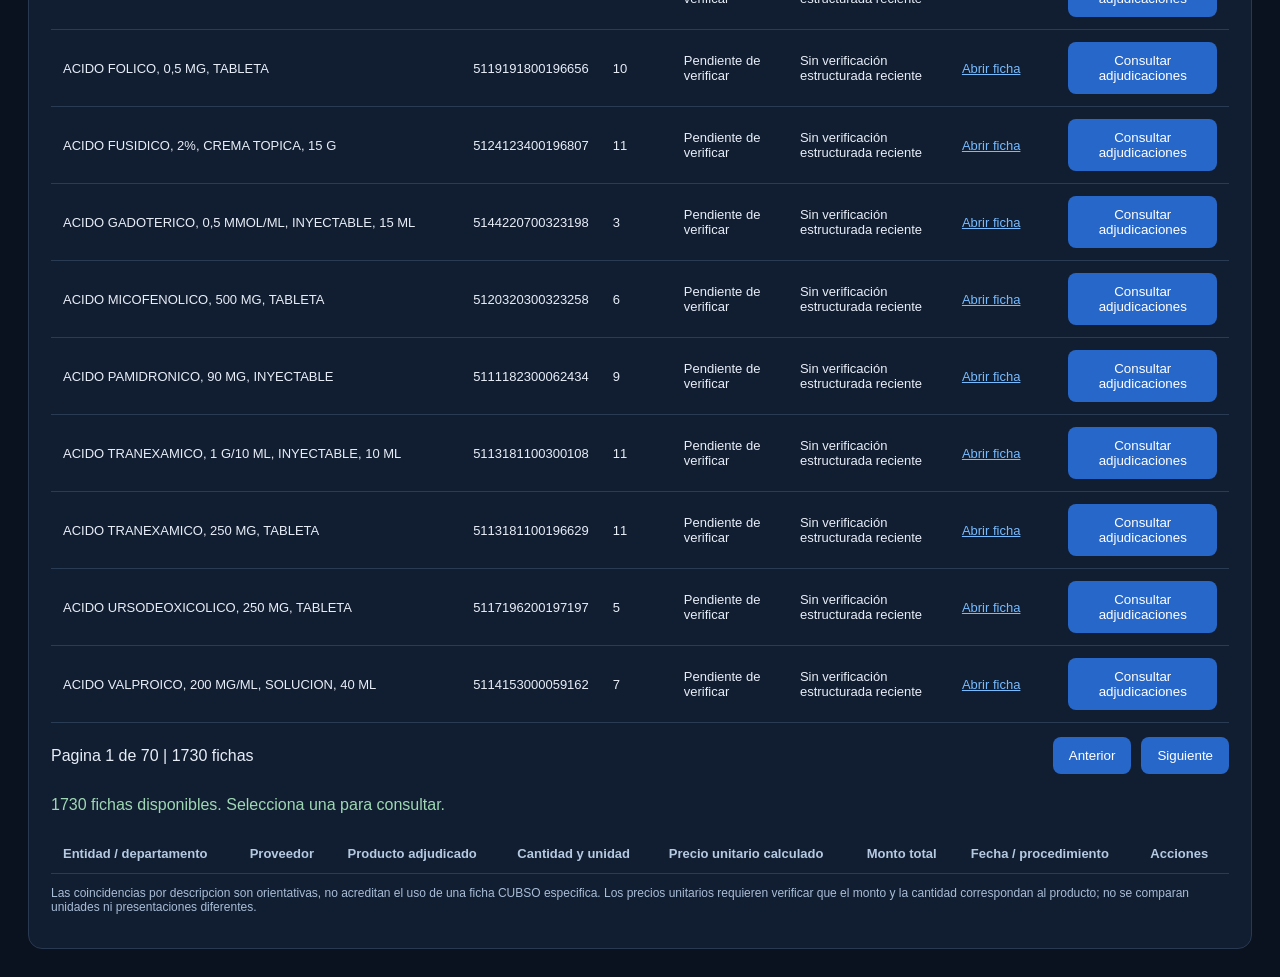
==== commit cc85b5a6: "Radar SIE V2.13.5 - mostrar verificacion SEACE" ====
--- a/docs/mercado.html
+++ b/docs/mercado.html
@@ -297,7 +297,7 @@
 <th>Producto</th>
 <th>Codigo</th>
 <th>Version registrada</th>
-<th>Vigencia</th>
+<th>Vigencia</th><th>Verificación SEACE</th>
 <th>Ficha oficial</th>
 </tr>
 </thead>
@@ -426,7 +426,8 @@
 })();
 </script>
 
-<script src="consulta_fichas_v247.js" defer></script>
+<script src="verificacion_seace.js" defer></script>
+<script src="consulta_fichas_v249.js" defer></script>
 <script src="paginacion_global_v240.js" defer></script>
 <!-- RADAR SIE: ACCESO PRINCIPAL V2.42 -->
 <a href="./index.html"
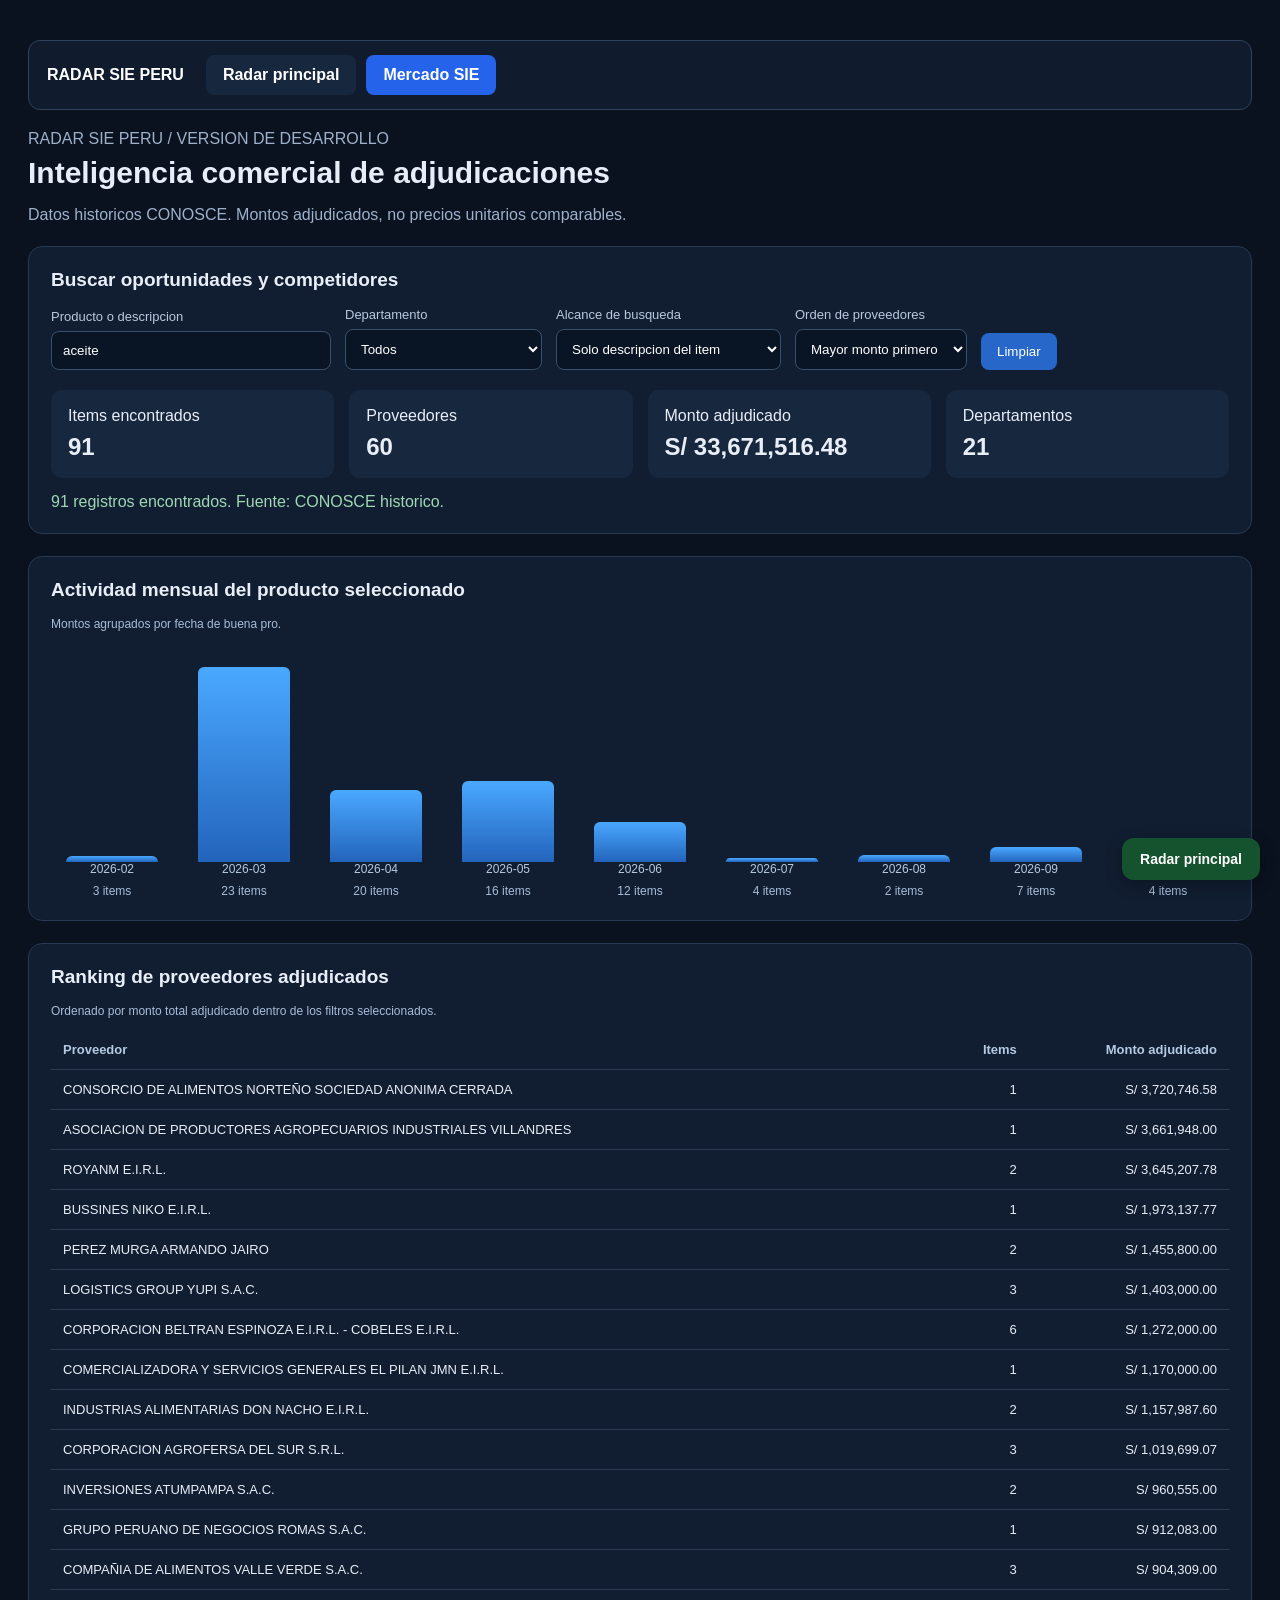
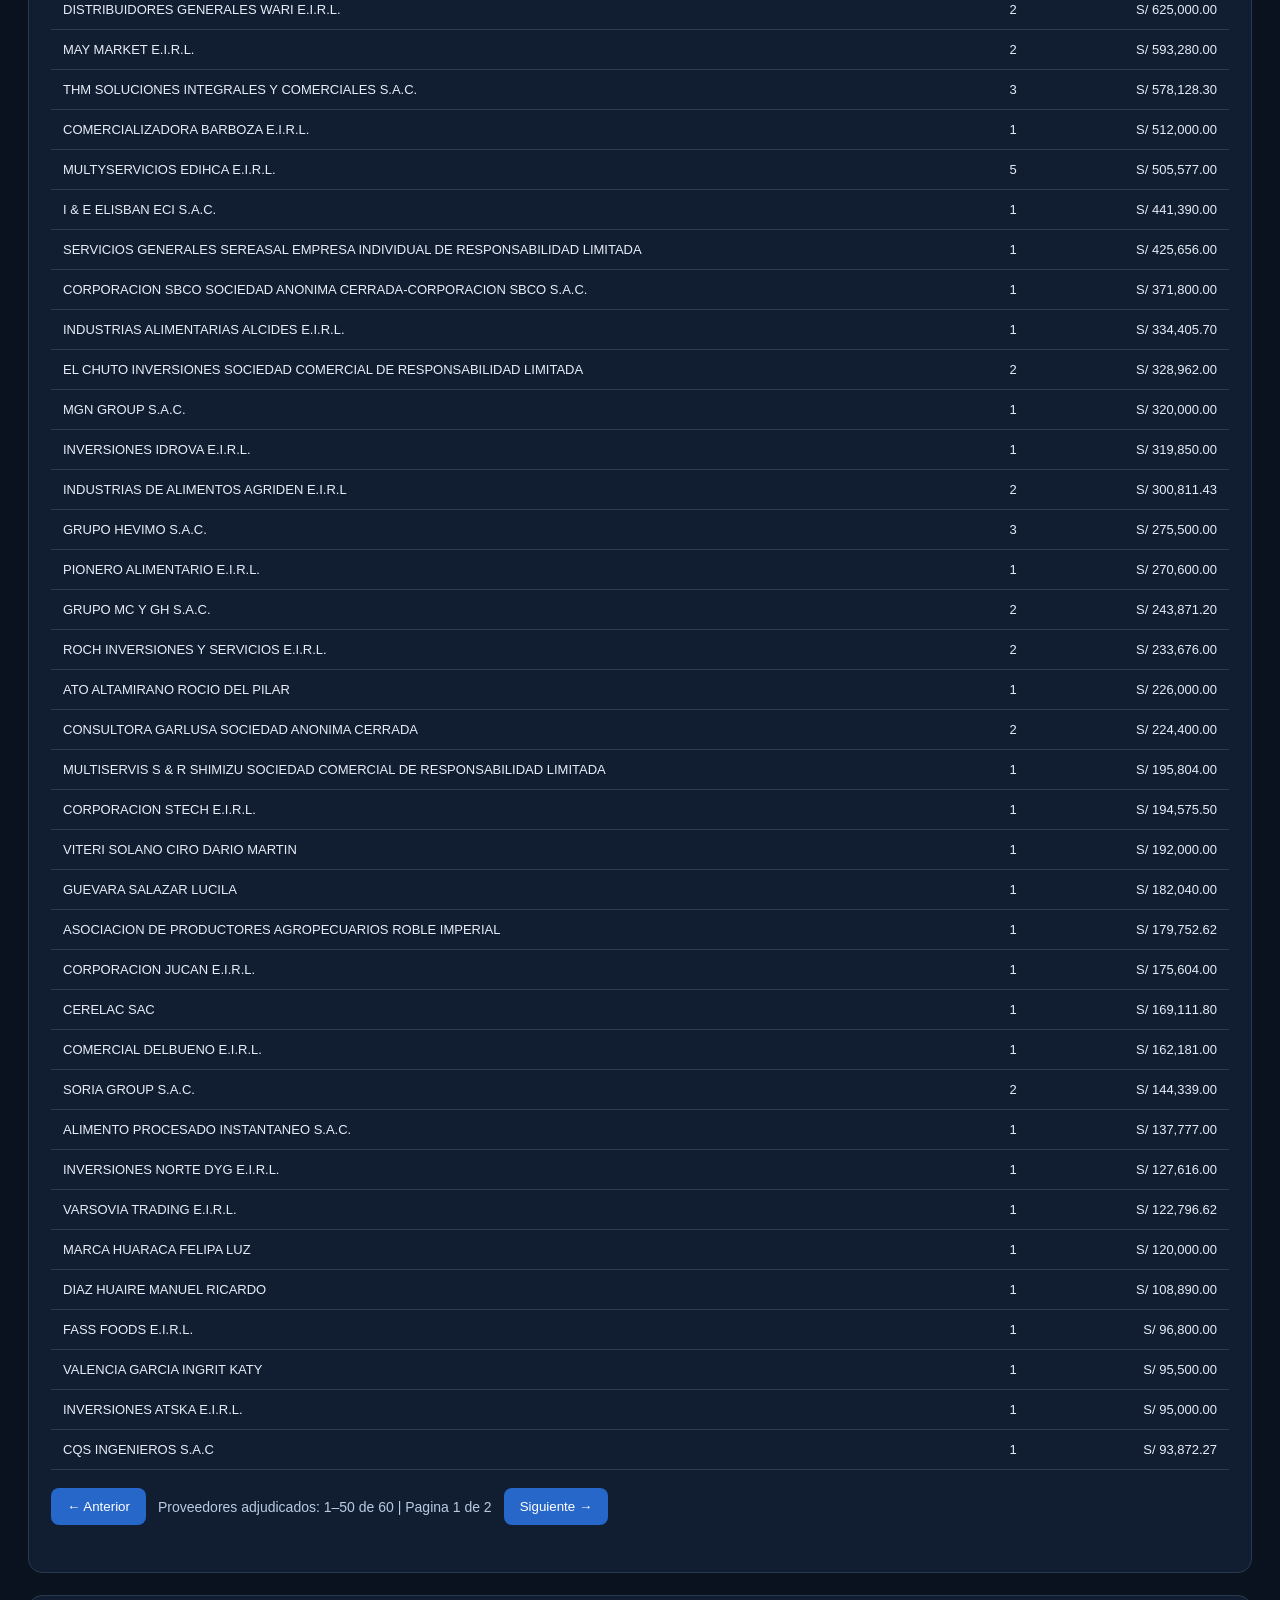
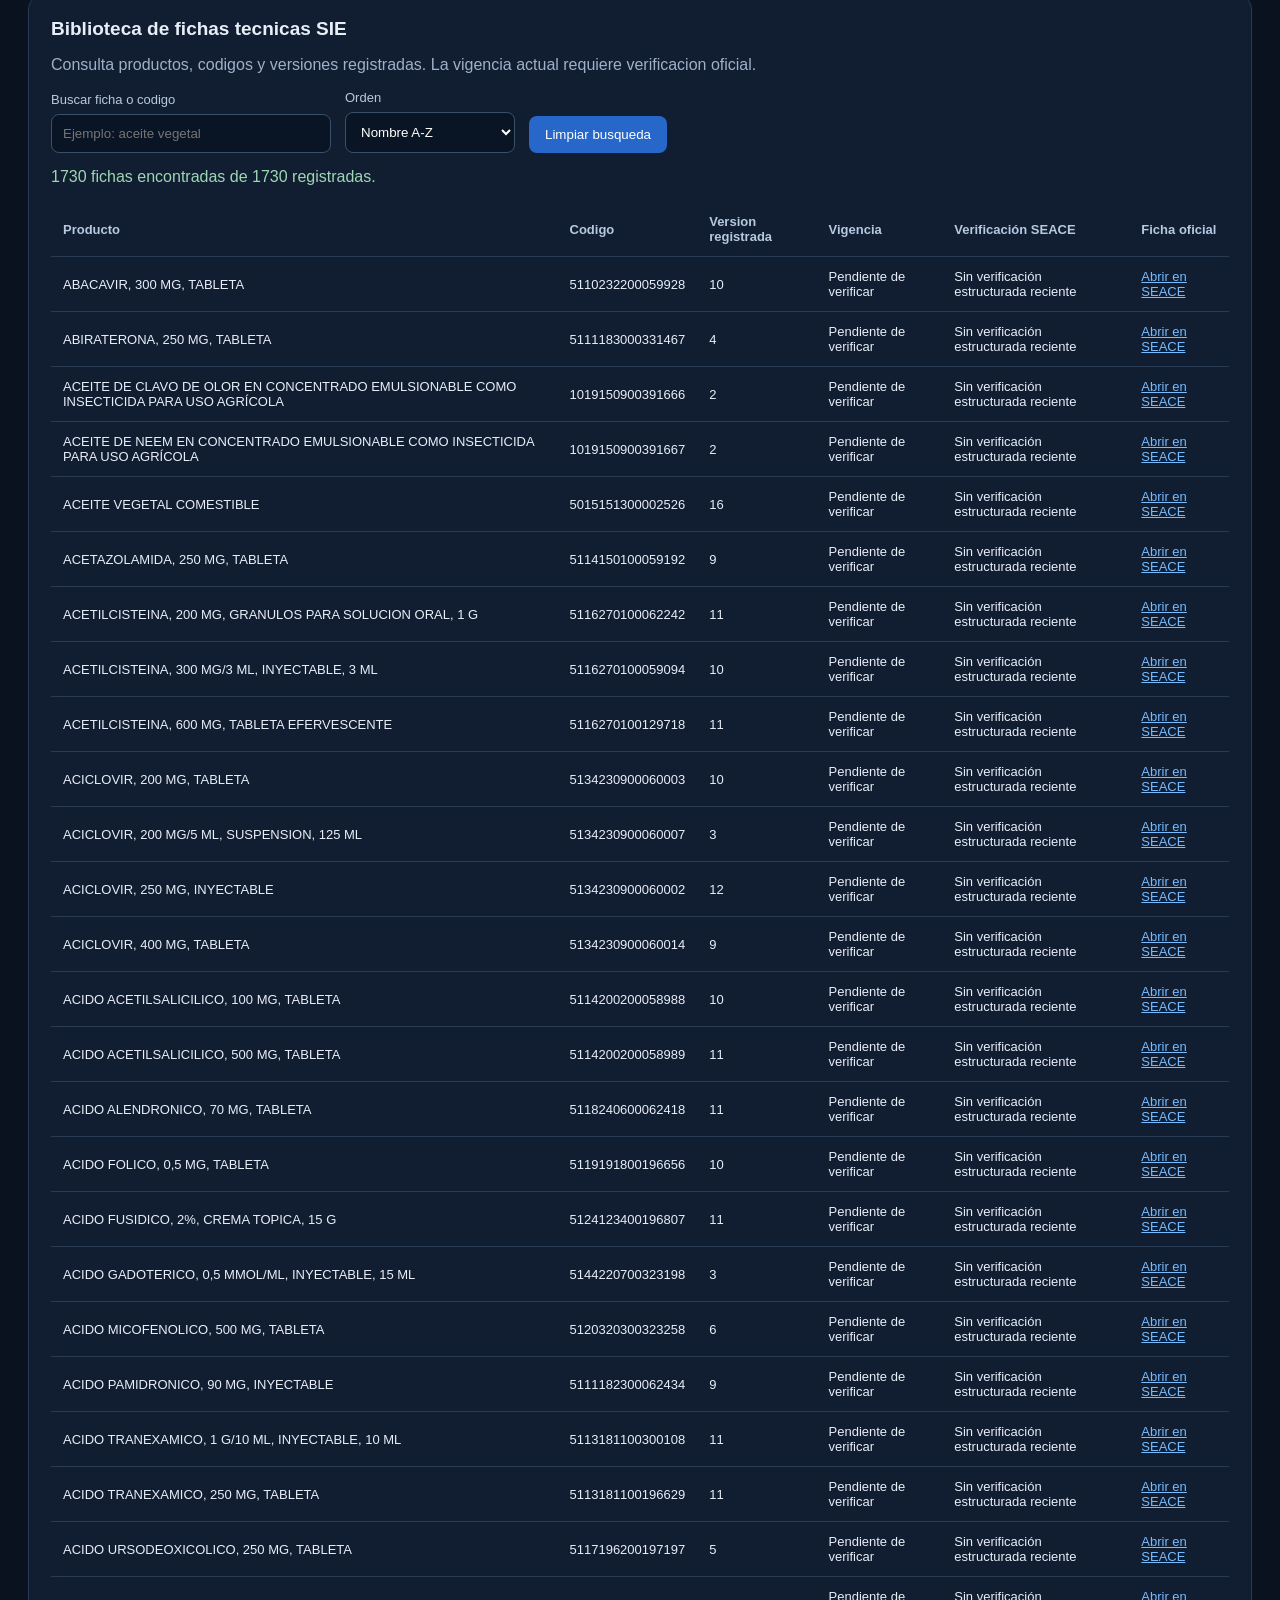
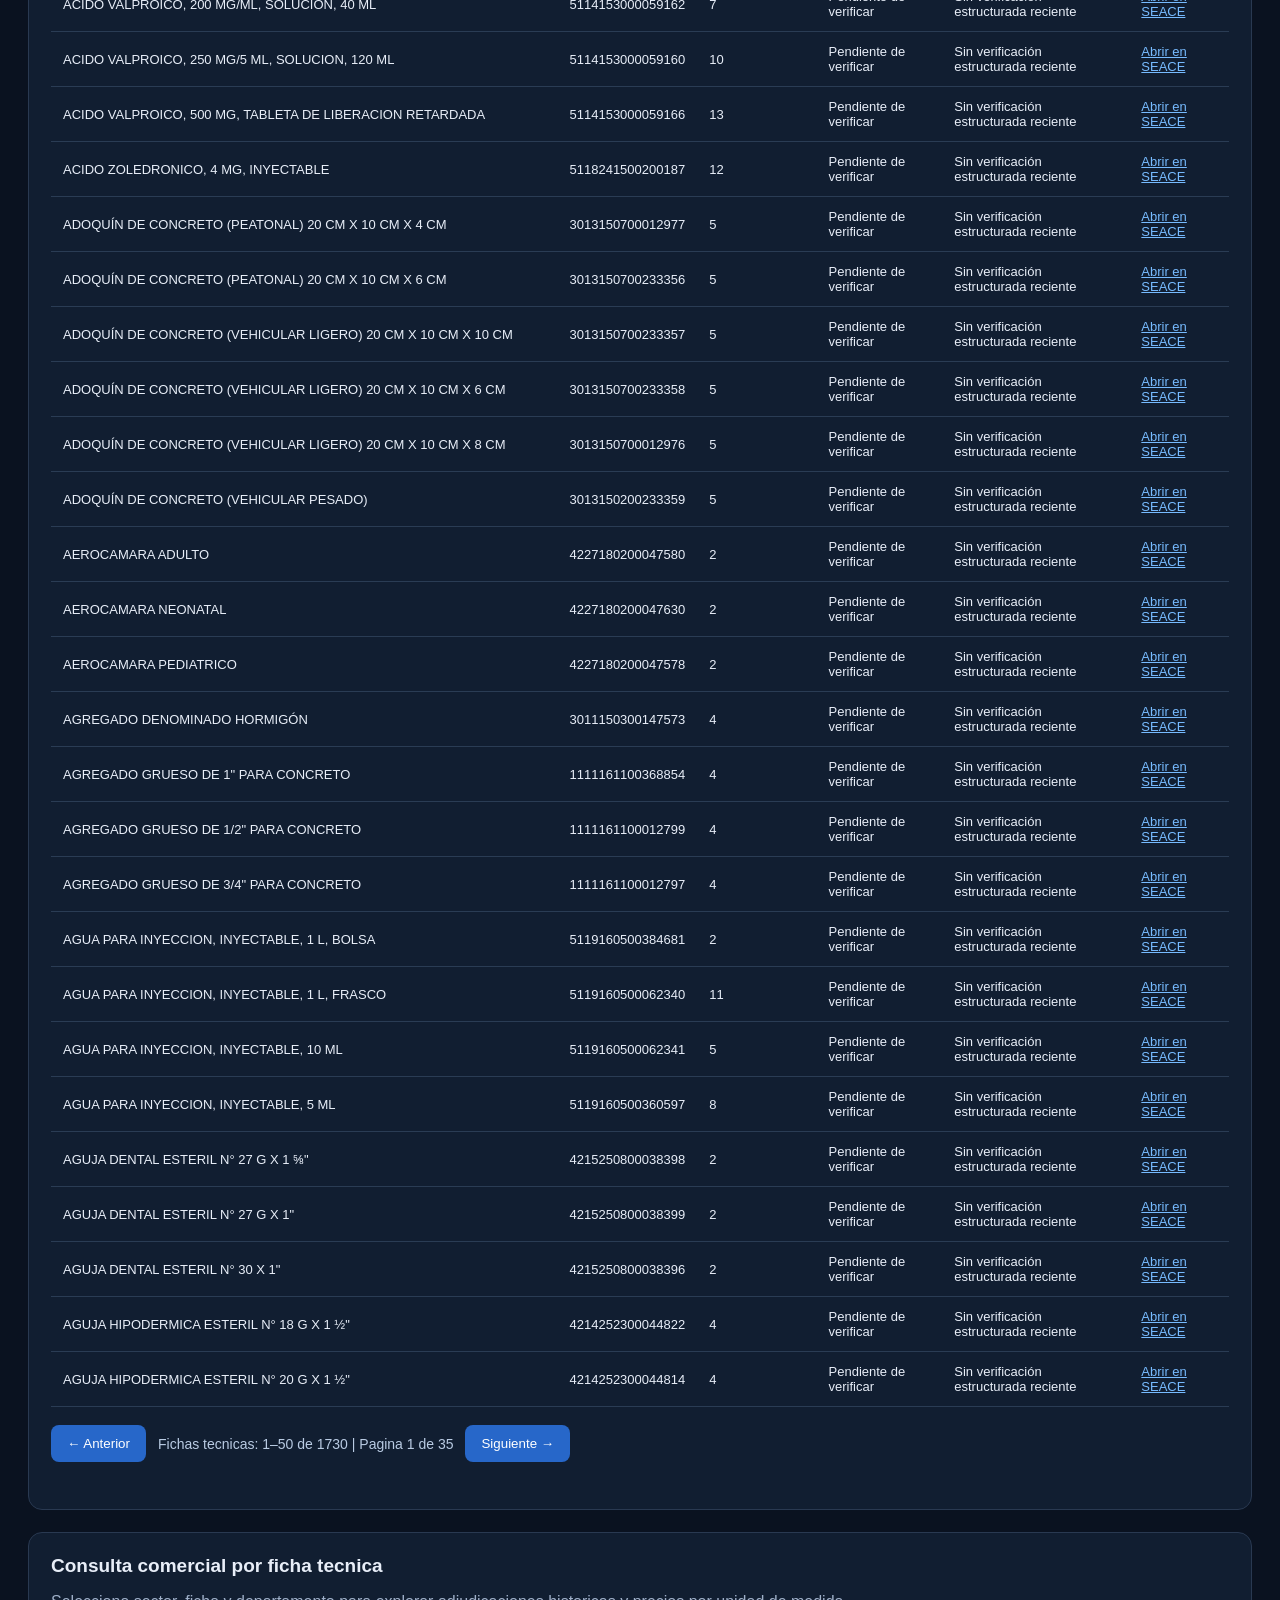
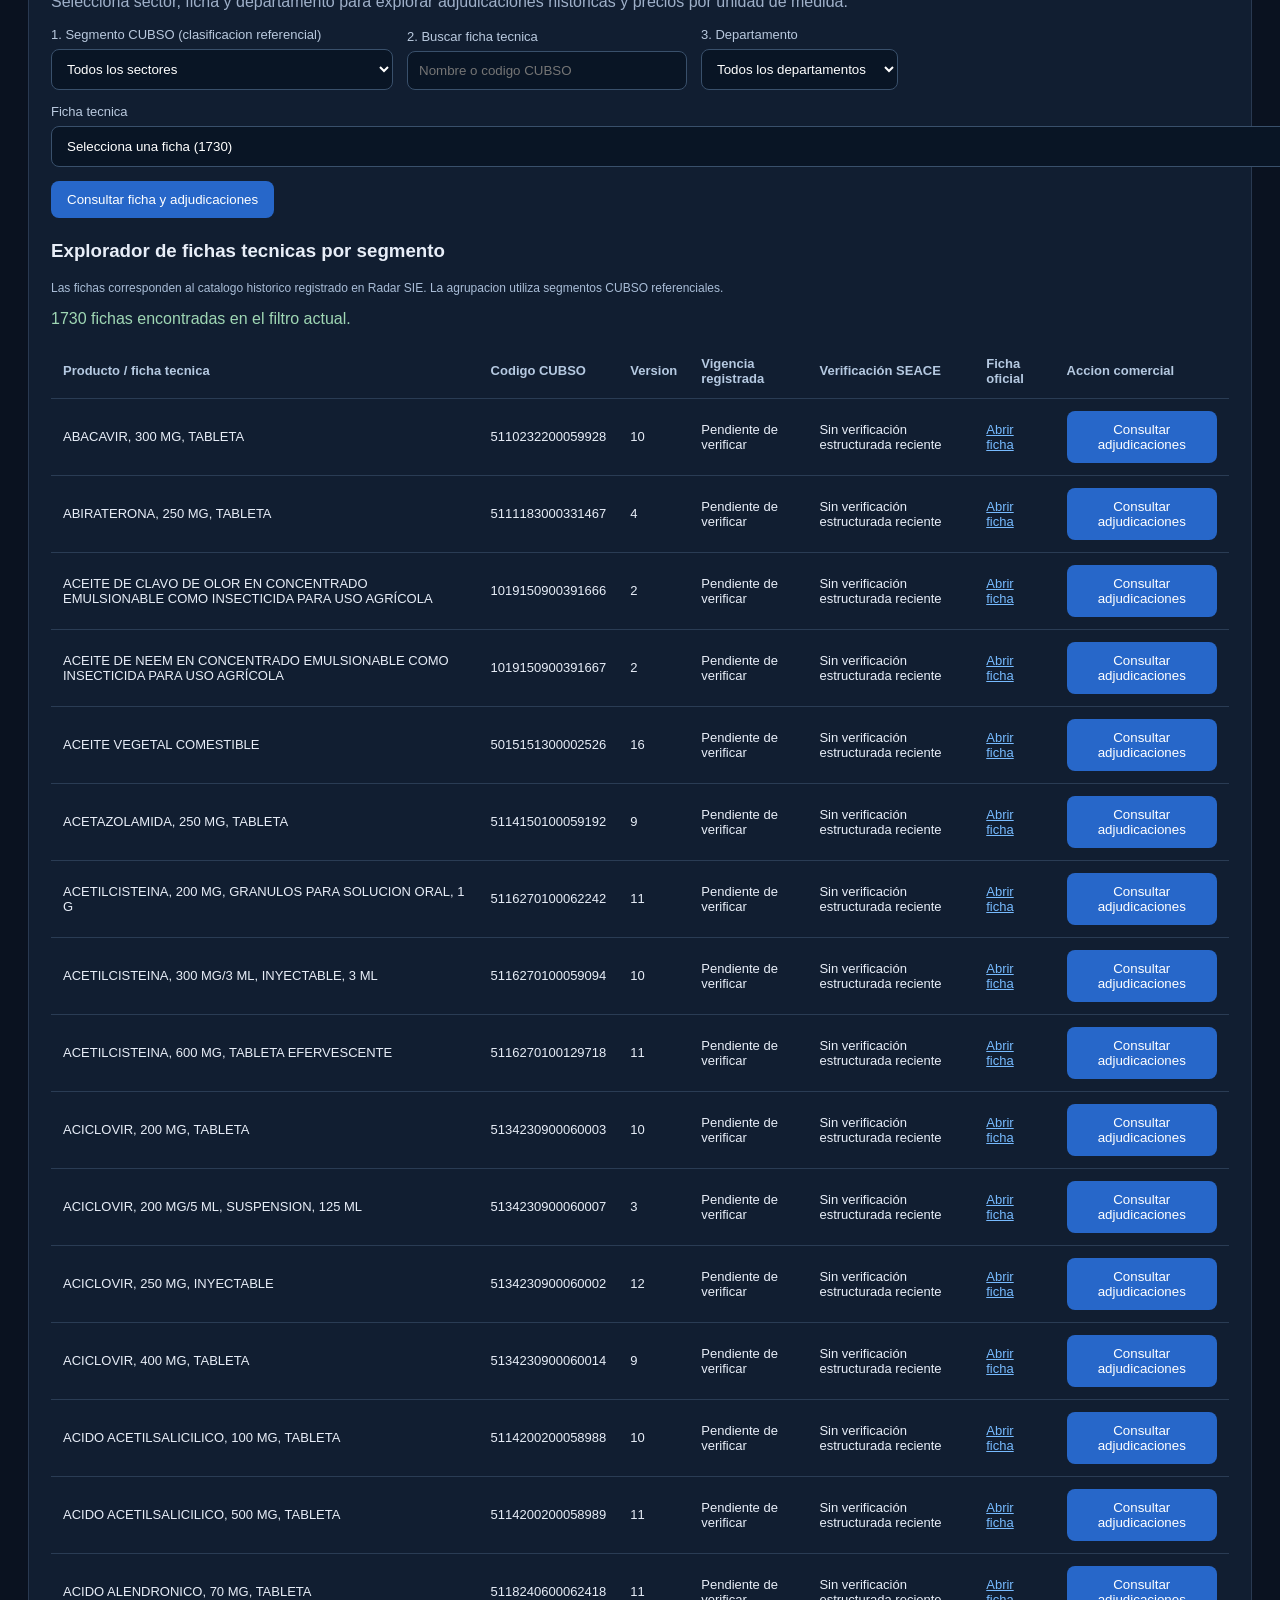
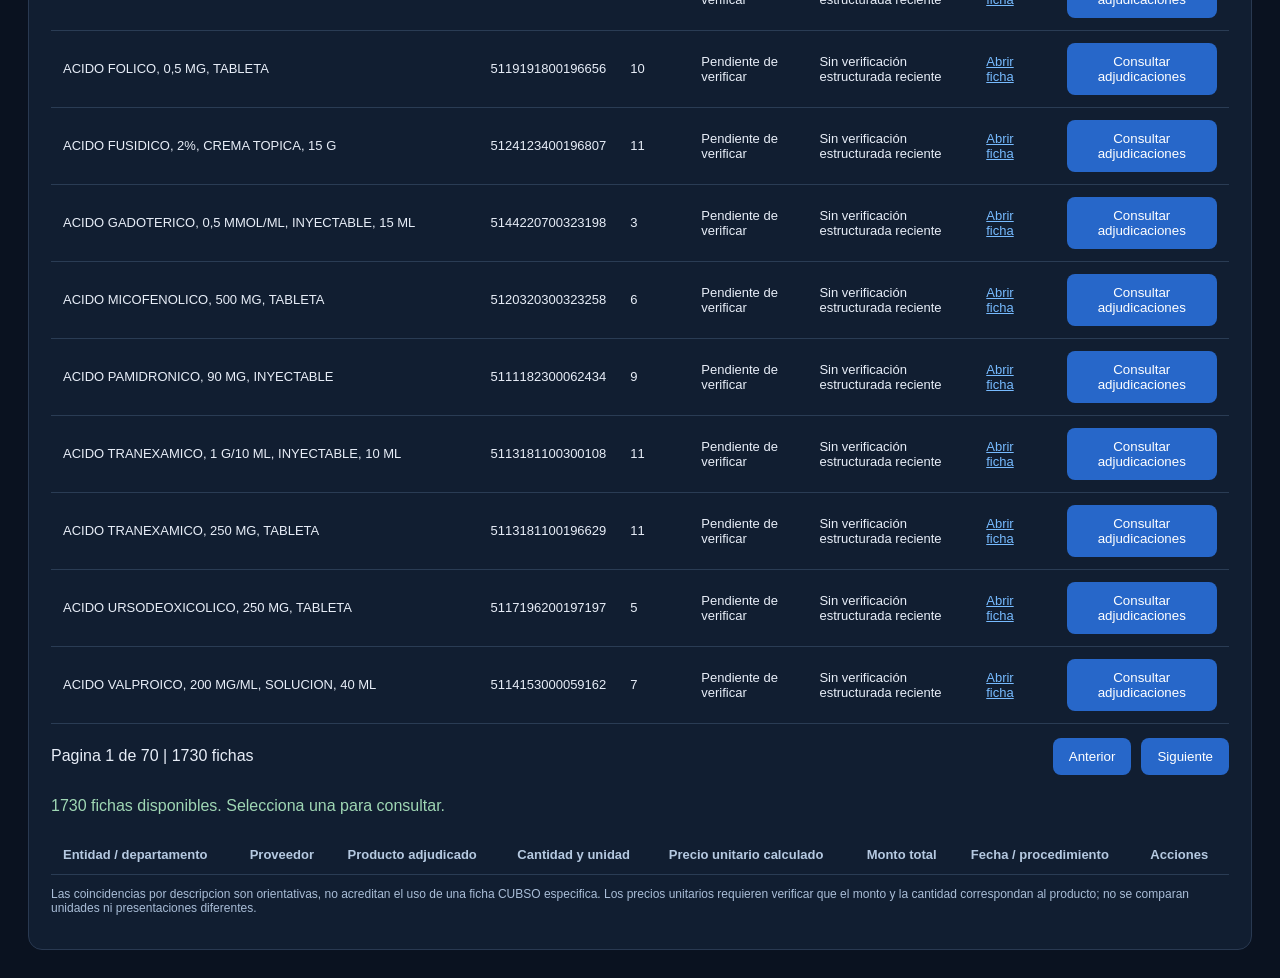
==== commit a4e2177e: "Radar SIE V2.13.6 - corregir columnas verificacion SEACE" ====
--- a/docs/mercado.html
+++ b/docs/mercado.html
@@ -347,10 +347,17 @@
 
   for(const value of [
    f.producto,
-   f.codigo,
-   f.version,
-   f.vigencia
-  ]){
+    f.codigo,
+    f.version,
+    f.vigencia,
+    (
+      window.RADAR_SIE_VERIFICACIONES?.[String(f.codigo)]?.tipo === "VERSION_ACTUALIZADA"
+        ? "Aprobada en SEACE - versión actualizada"
+        : window.RADAR_SIE_VERIFICACIONES?.[String(f.codigo)]?.tipo === "VERSION_REGISTRADA"
+          ? "Aprobada en SEACE - versión registrada"
+          : "Sin verificación estructurada reciente"
+    )
+]){
    const td=document.createElement("td");
    td.textContent=value||"No indicado";
    tr.appendChild(td);
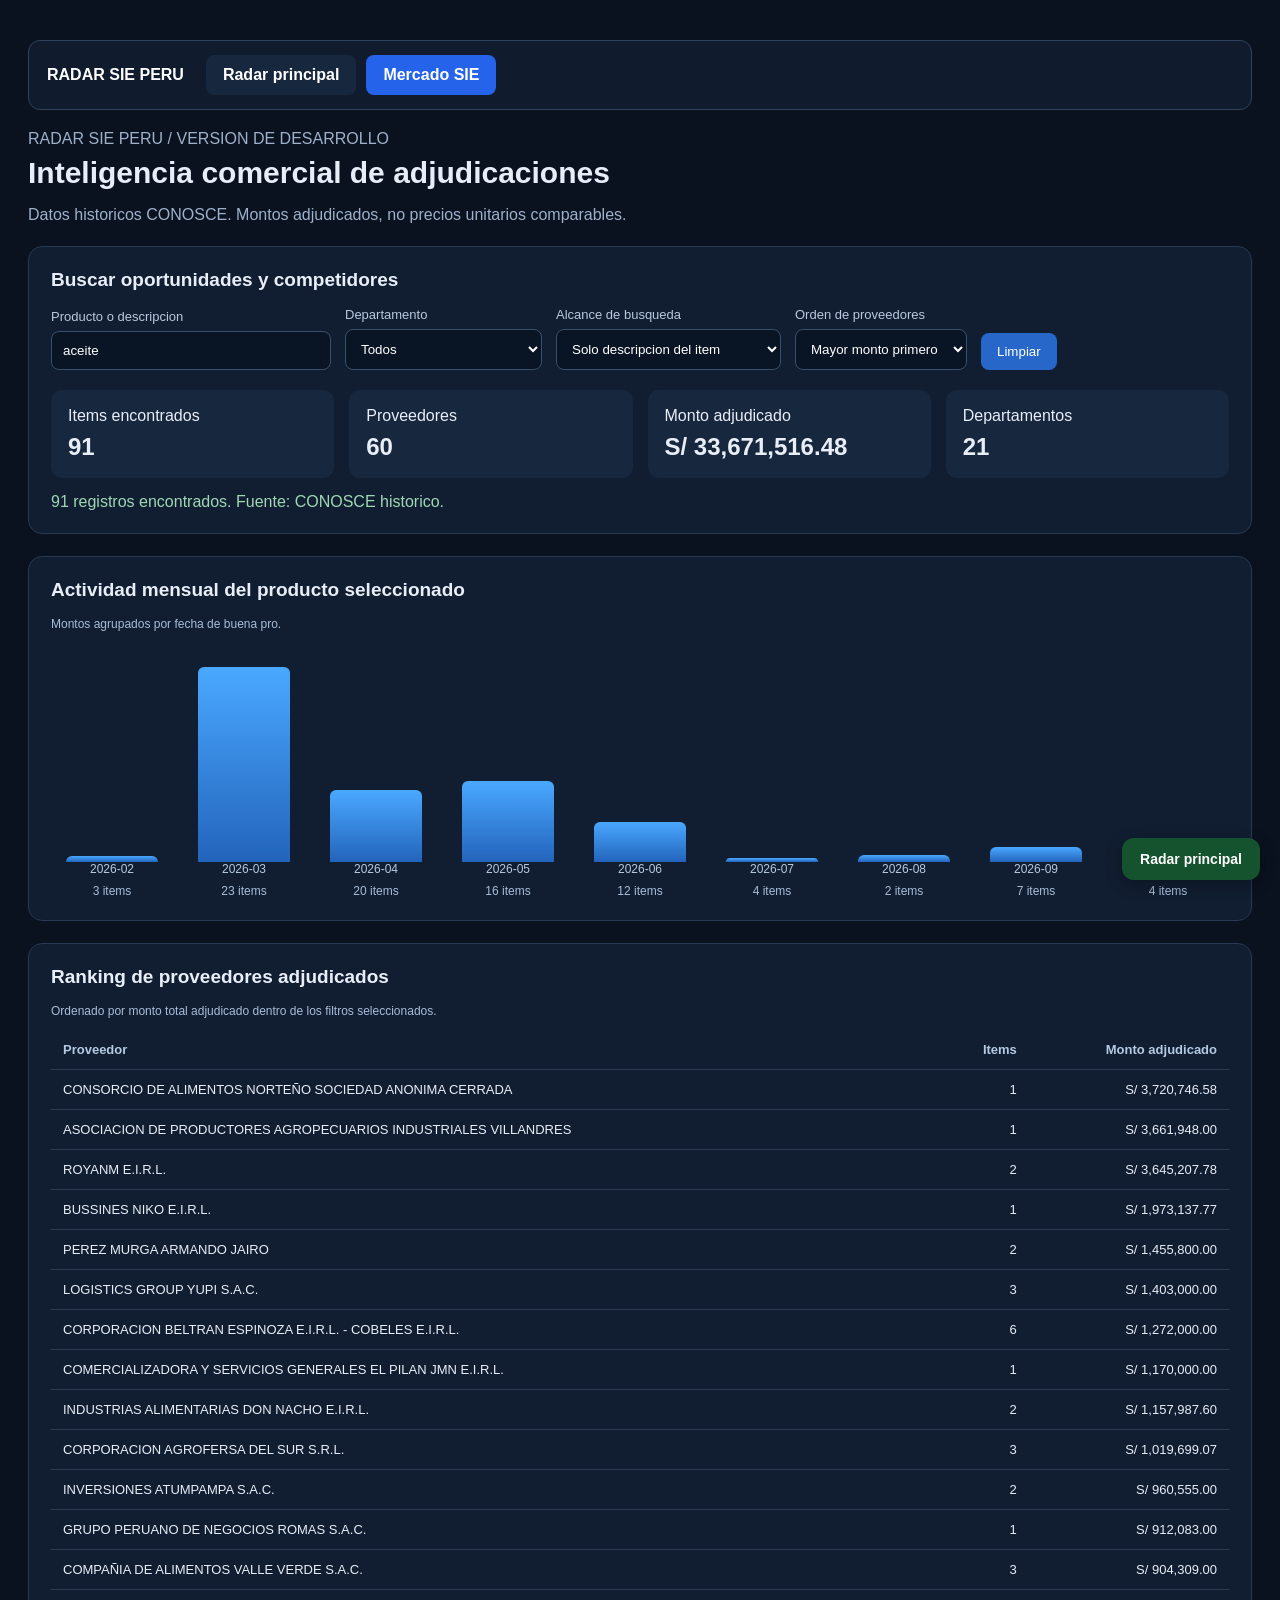
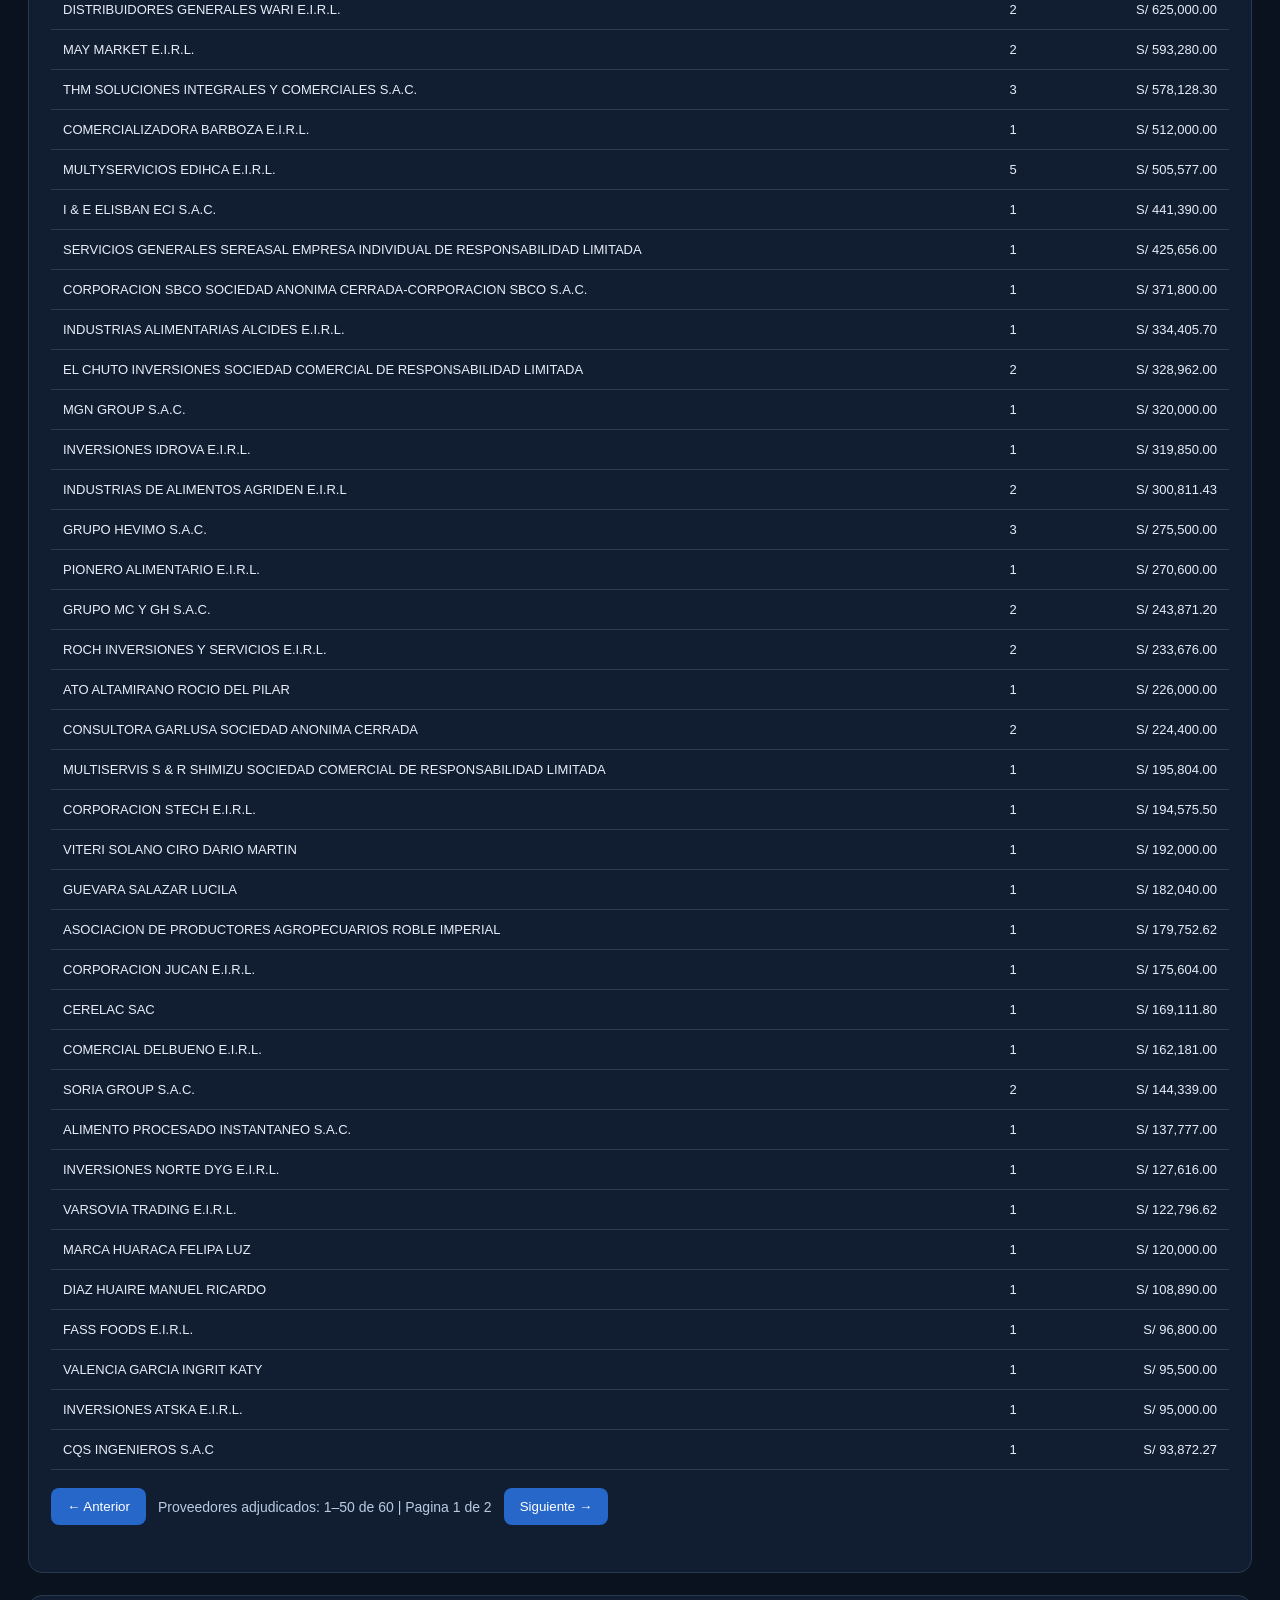
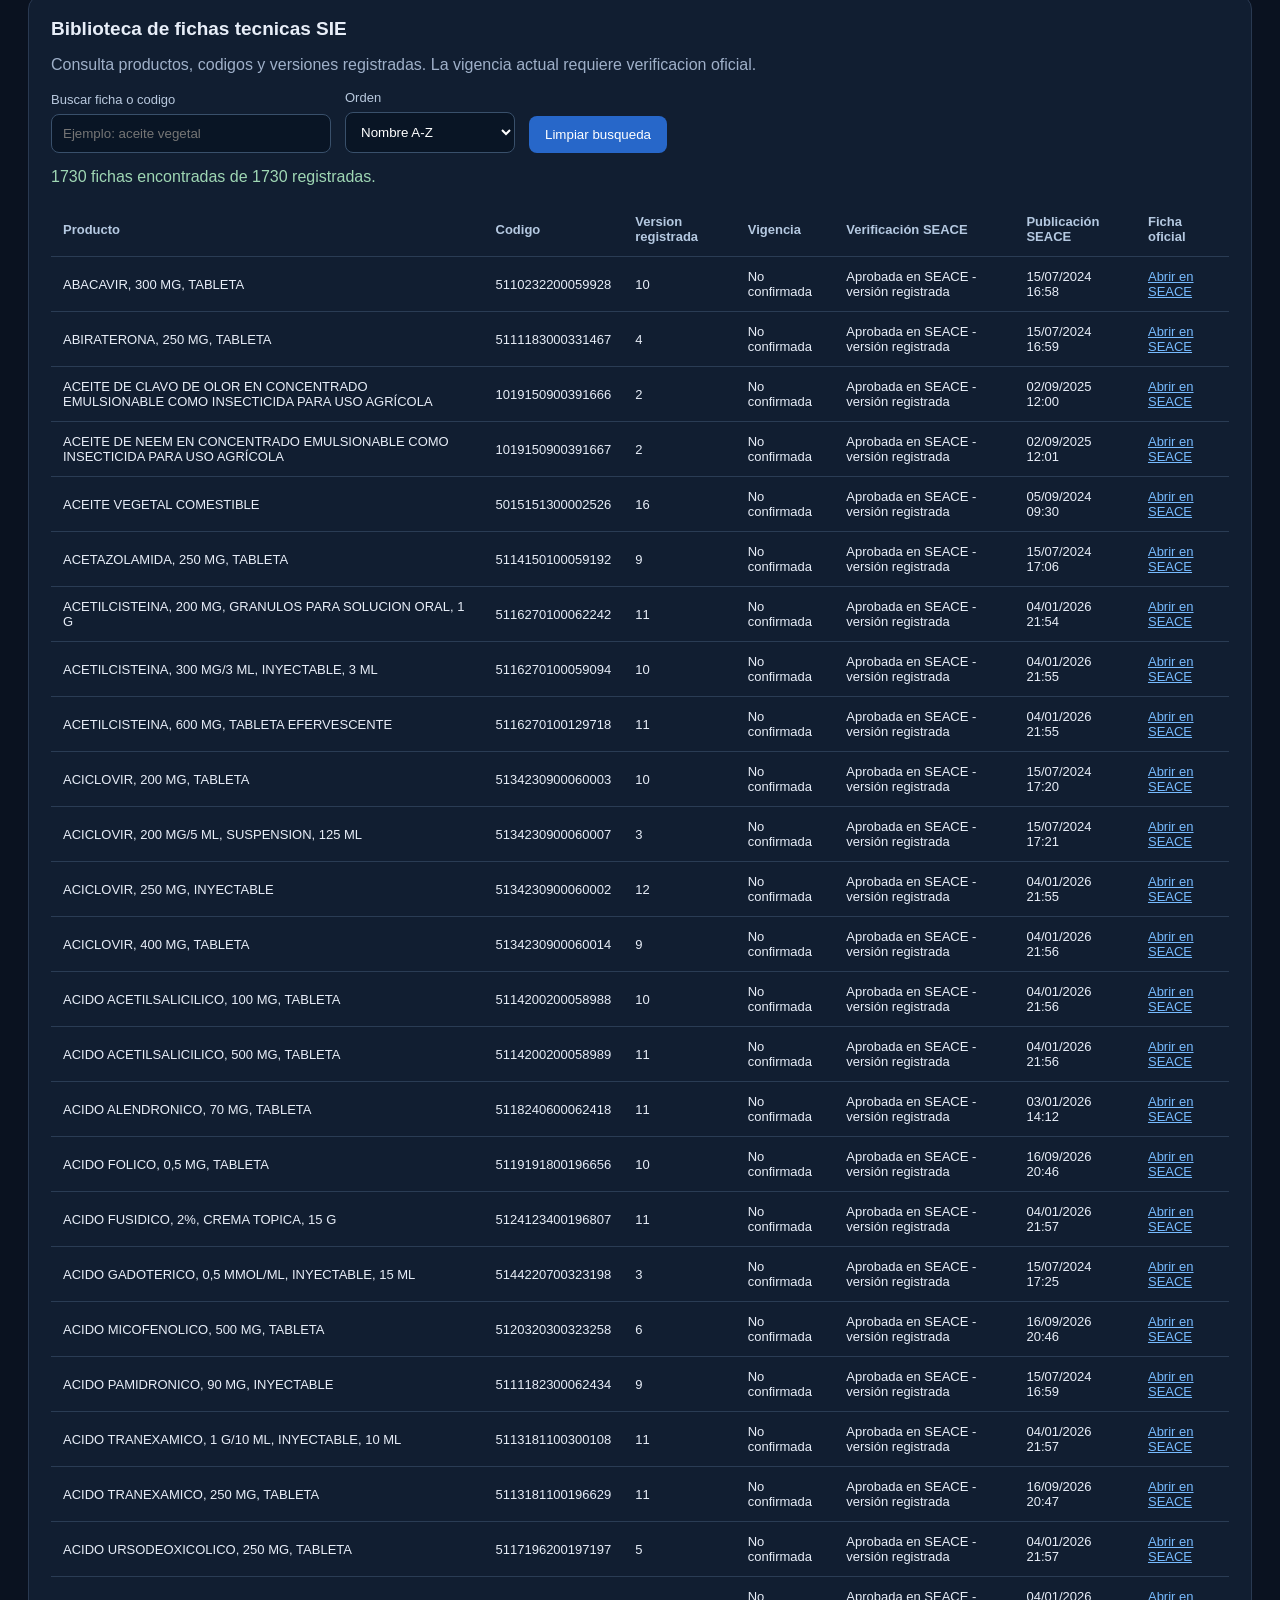
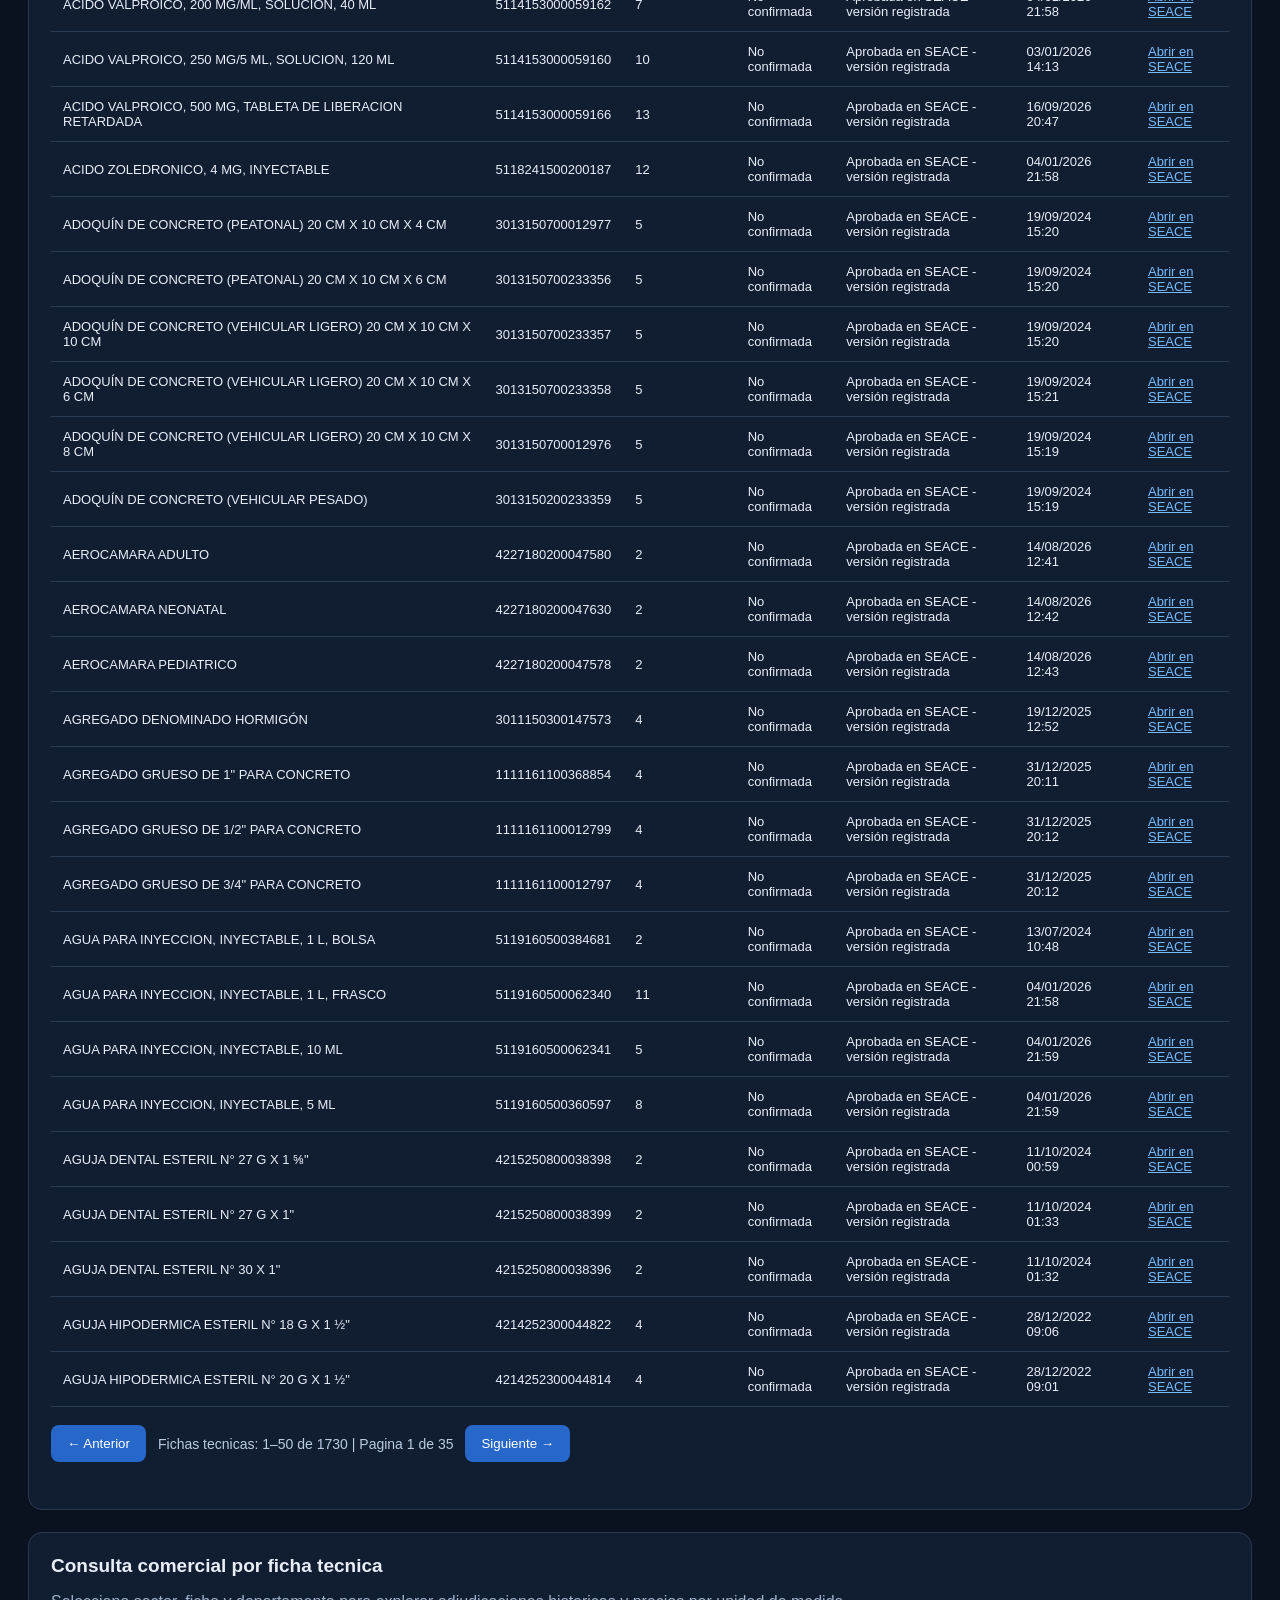
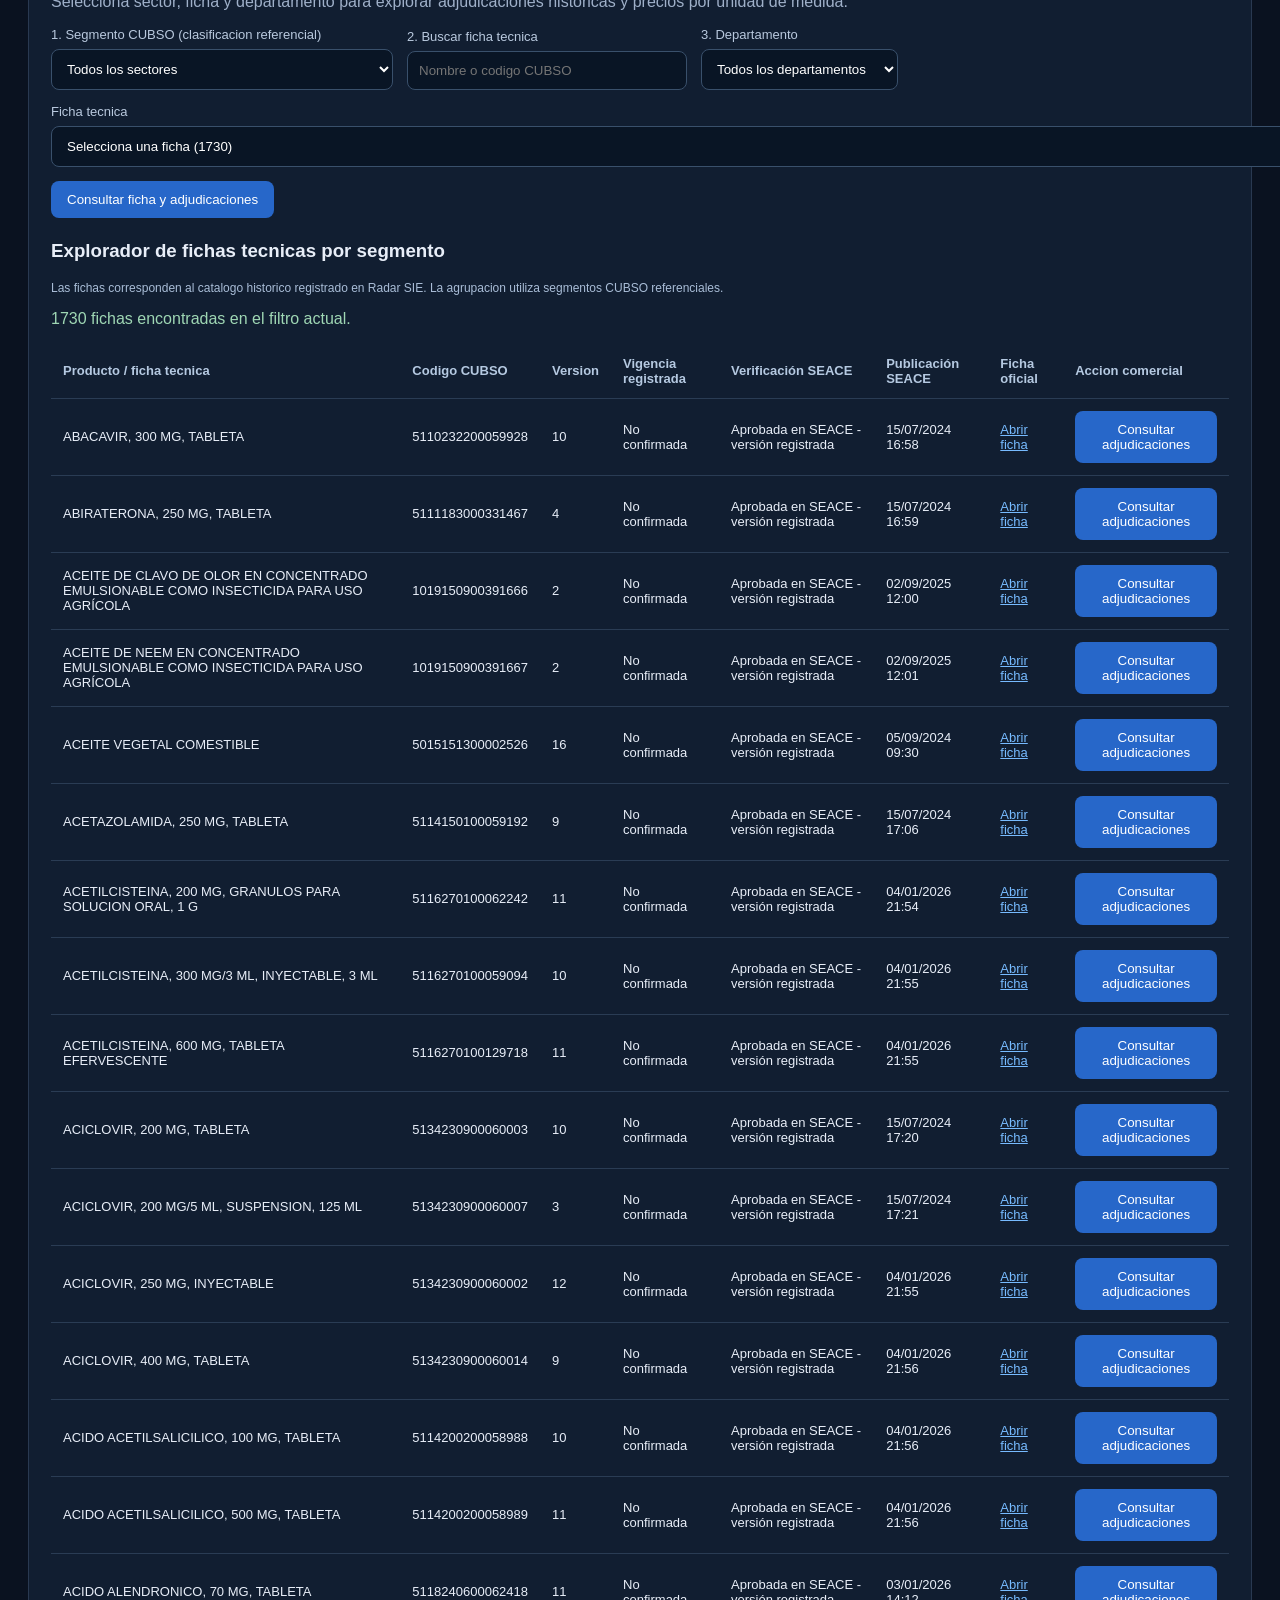
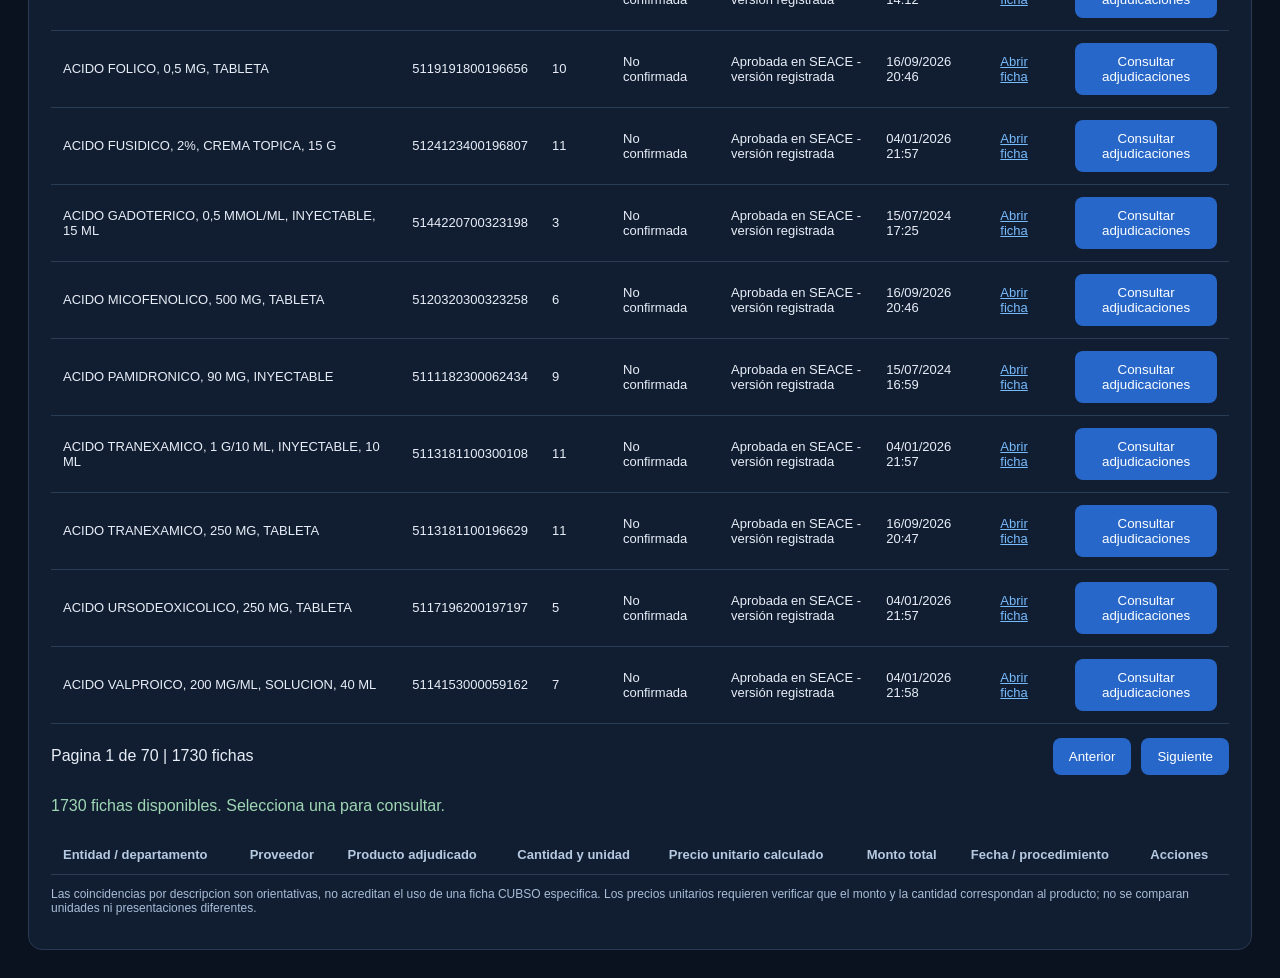
==== commit 22a99fd2: "Radar SIE V2.14.1 - mostrar aprobacion y fecha SEACE" ====
--- a/docs/mercado.html
+++ b/docs/mercado.html
@@ -297,7 +297,7 @@
 <th>Producto</th>
 <th>Codigo</th>
 <th>Version registrada</th>
-<th>Vigencia</th><th>Verificación SEACE</th>
+<th>Vigencia</th><th>Verificación SEACE</th><th>Publicación SEACE</th>
 <th>Ficha oficial</th>
 </tr>
 </thead>
@@ -347,16 +347,17 @@
 
   for(const value of [
    f.producto,
-    f.codigo,
-    f.version,
-    f.vigencia,
+      f.codigo,
+      f.version,
+      "No confirmada",
     (
       window.RADAR_SIE_VERIFICACIONES?.[String(f.codigo)]?.tipo === "VERSION_ACTUALIZADA"
         ? "Aprobada en SEACE - versión actualizada"
         : window.RADAR_SIE_VERIFICACIONES?.[String(f.codigo)]?.tipo === "VERSION_REGISTRADA"
           ? "Aprobada en SEACE - versión registrada"
           : "Sin verificación estructurada reciente"
-    )
+    ),
+      (window.RADAR_SIE_VERIFICACIONES?.[String(f.codigo)]?.fecha_publicacion || "No disponible")
 ]){
    const td=document.createElement("td");
    td.textContent=value||"No indicado";
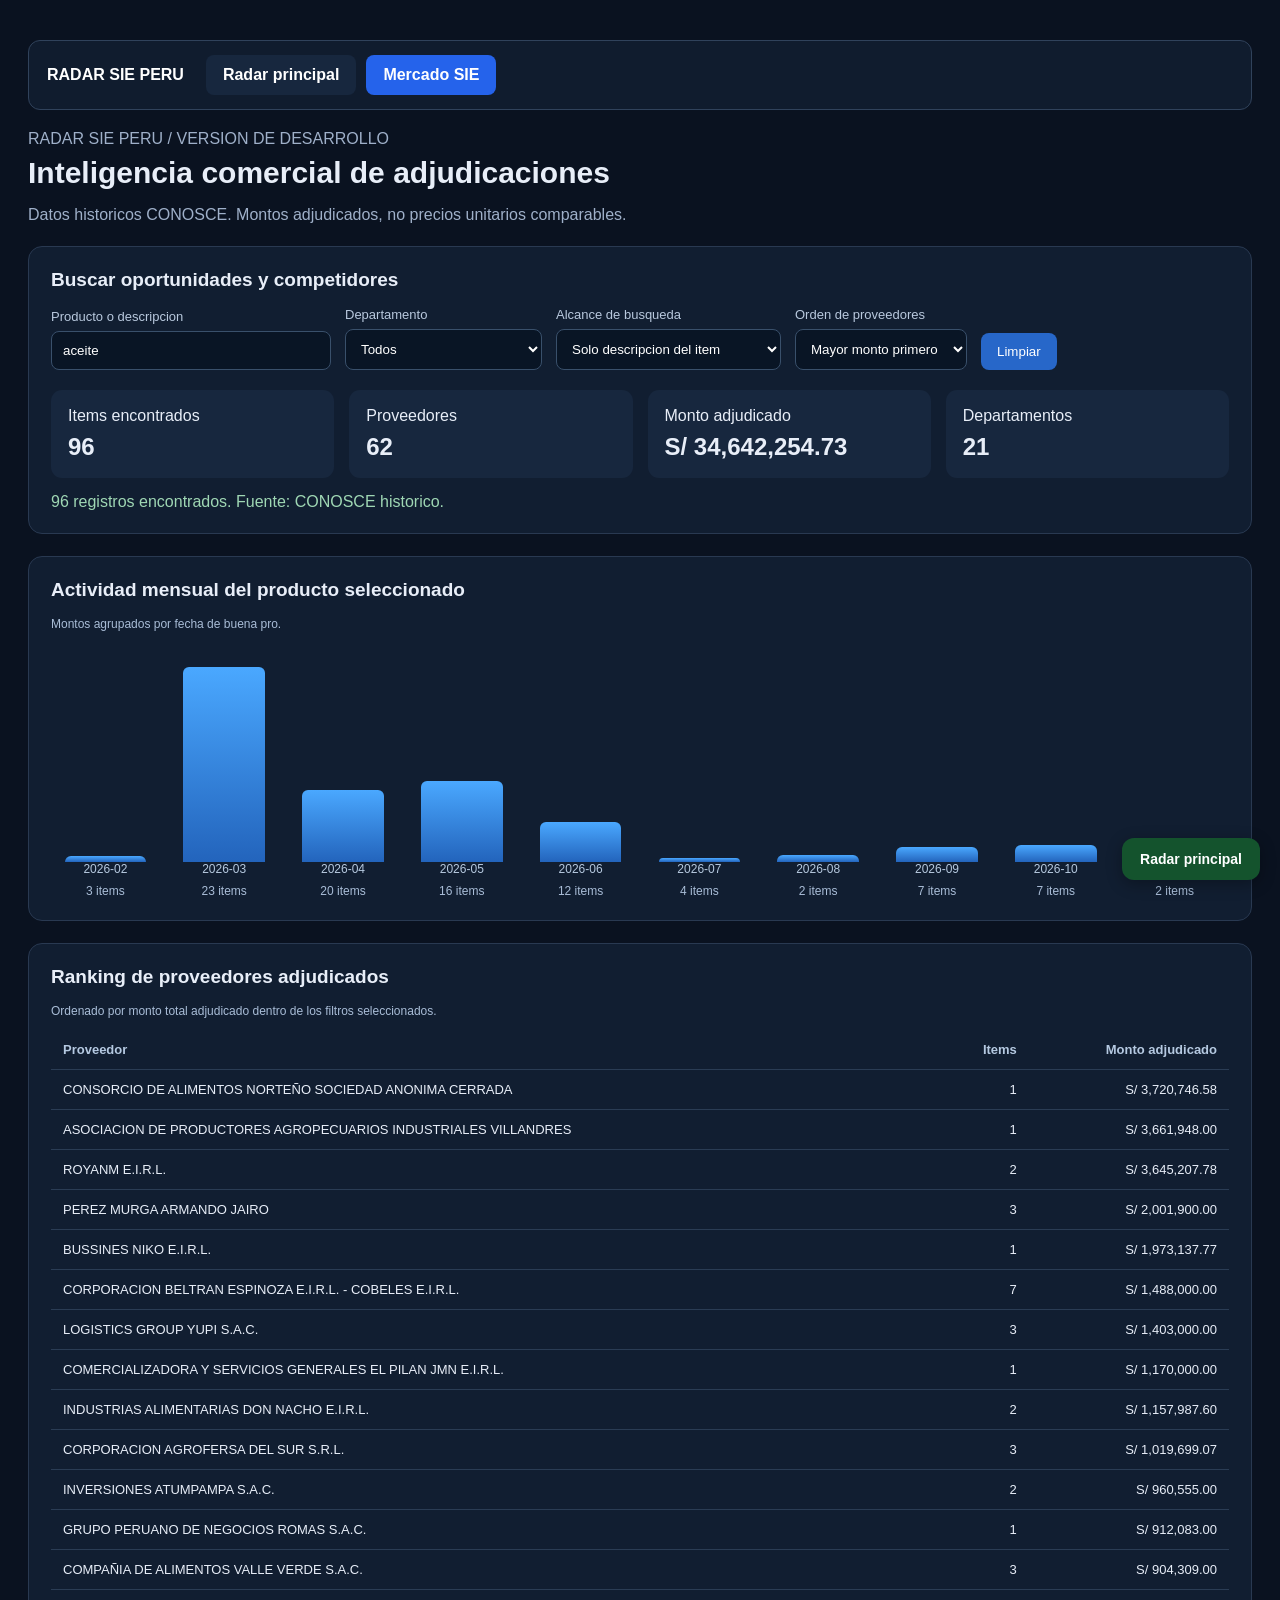
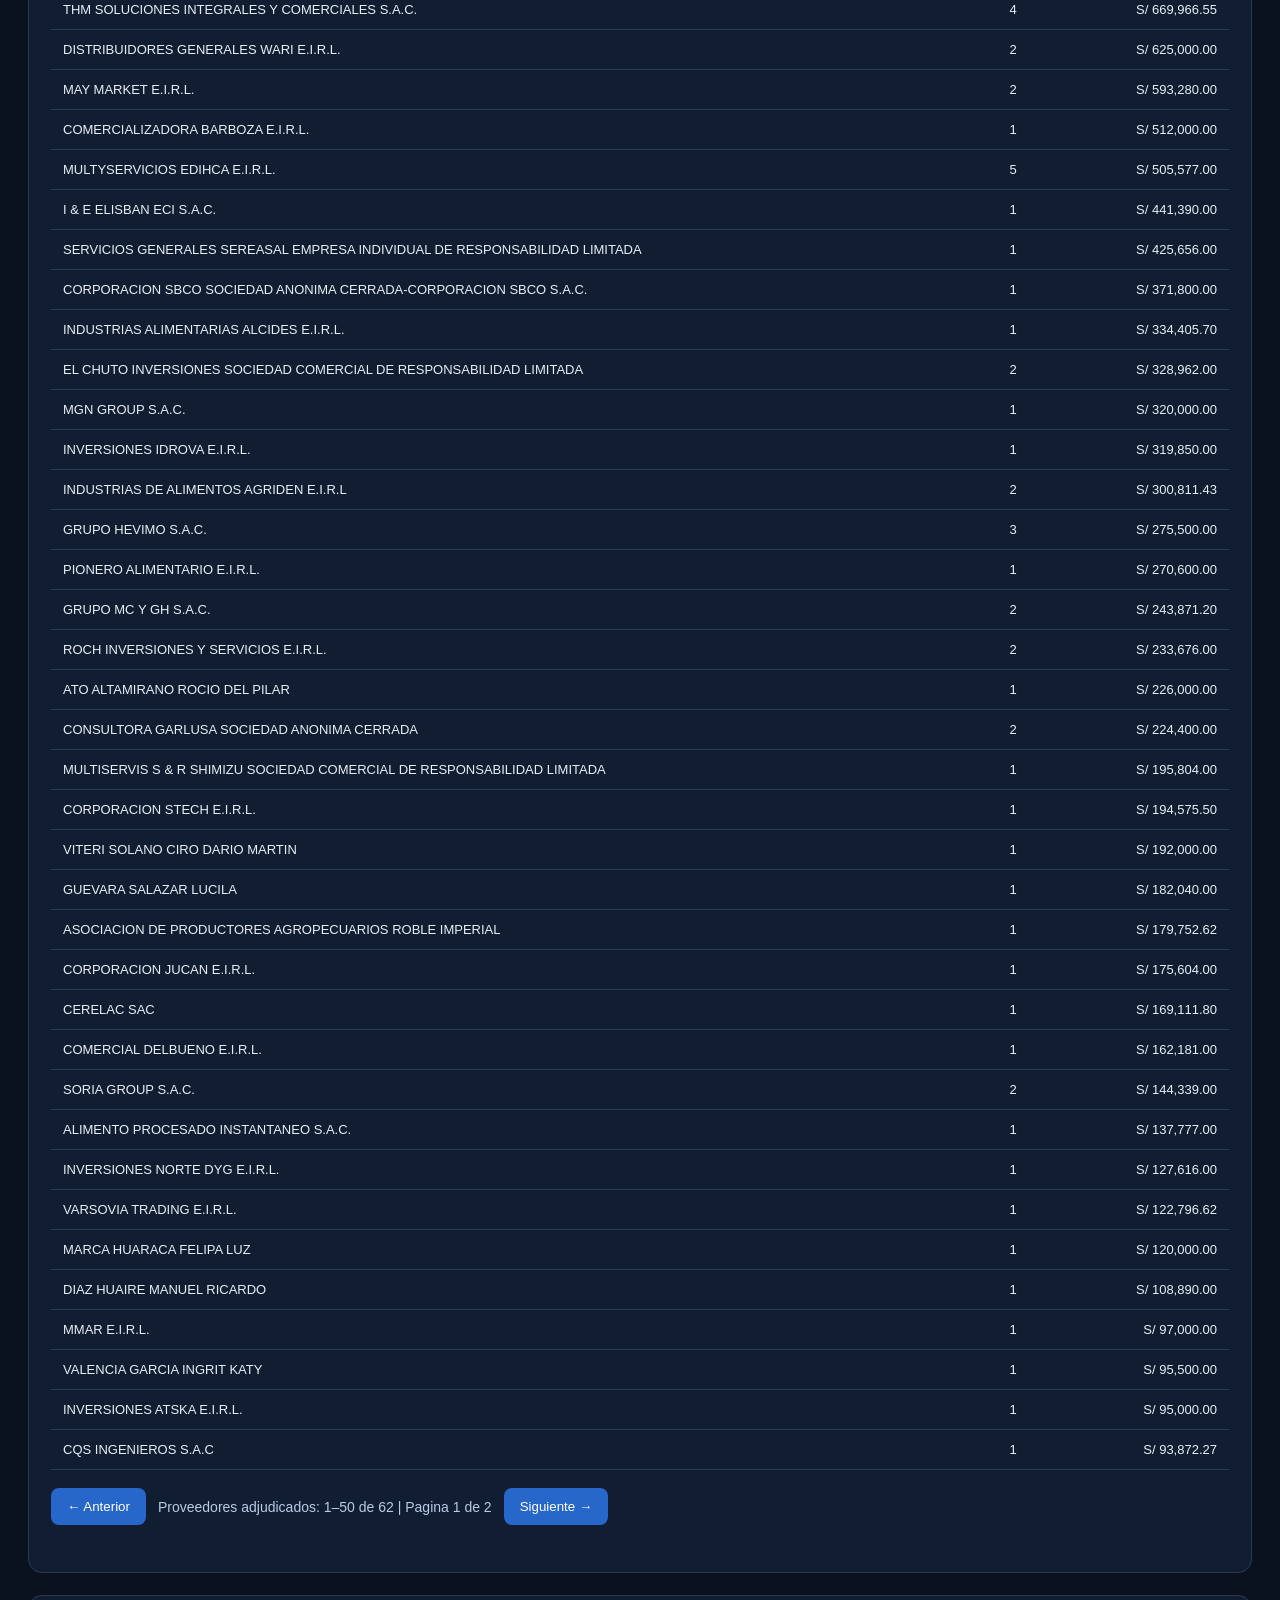
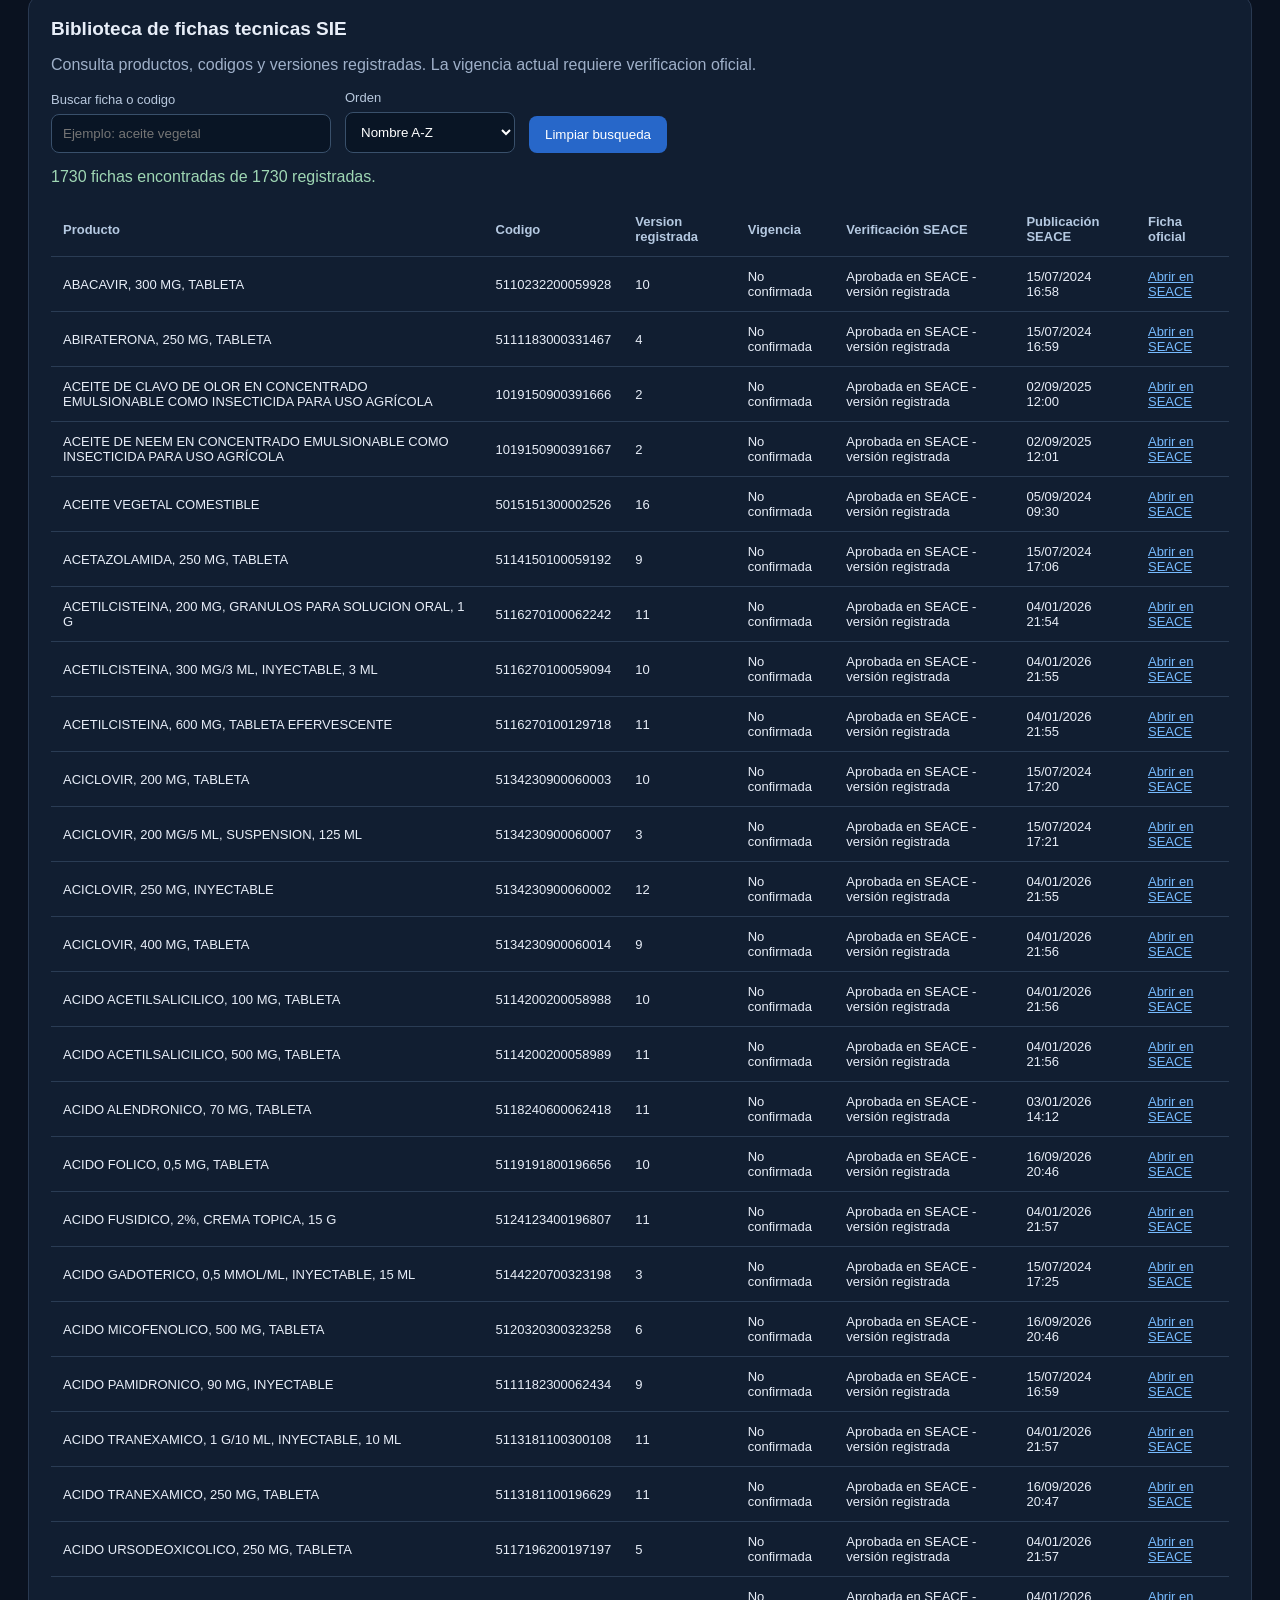
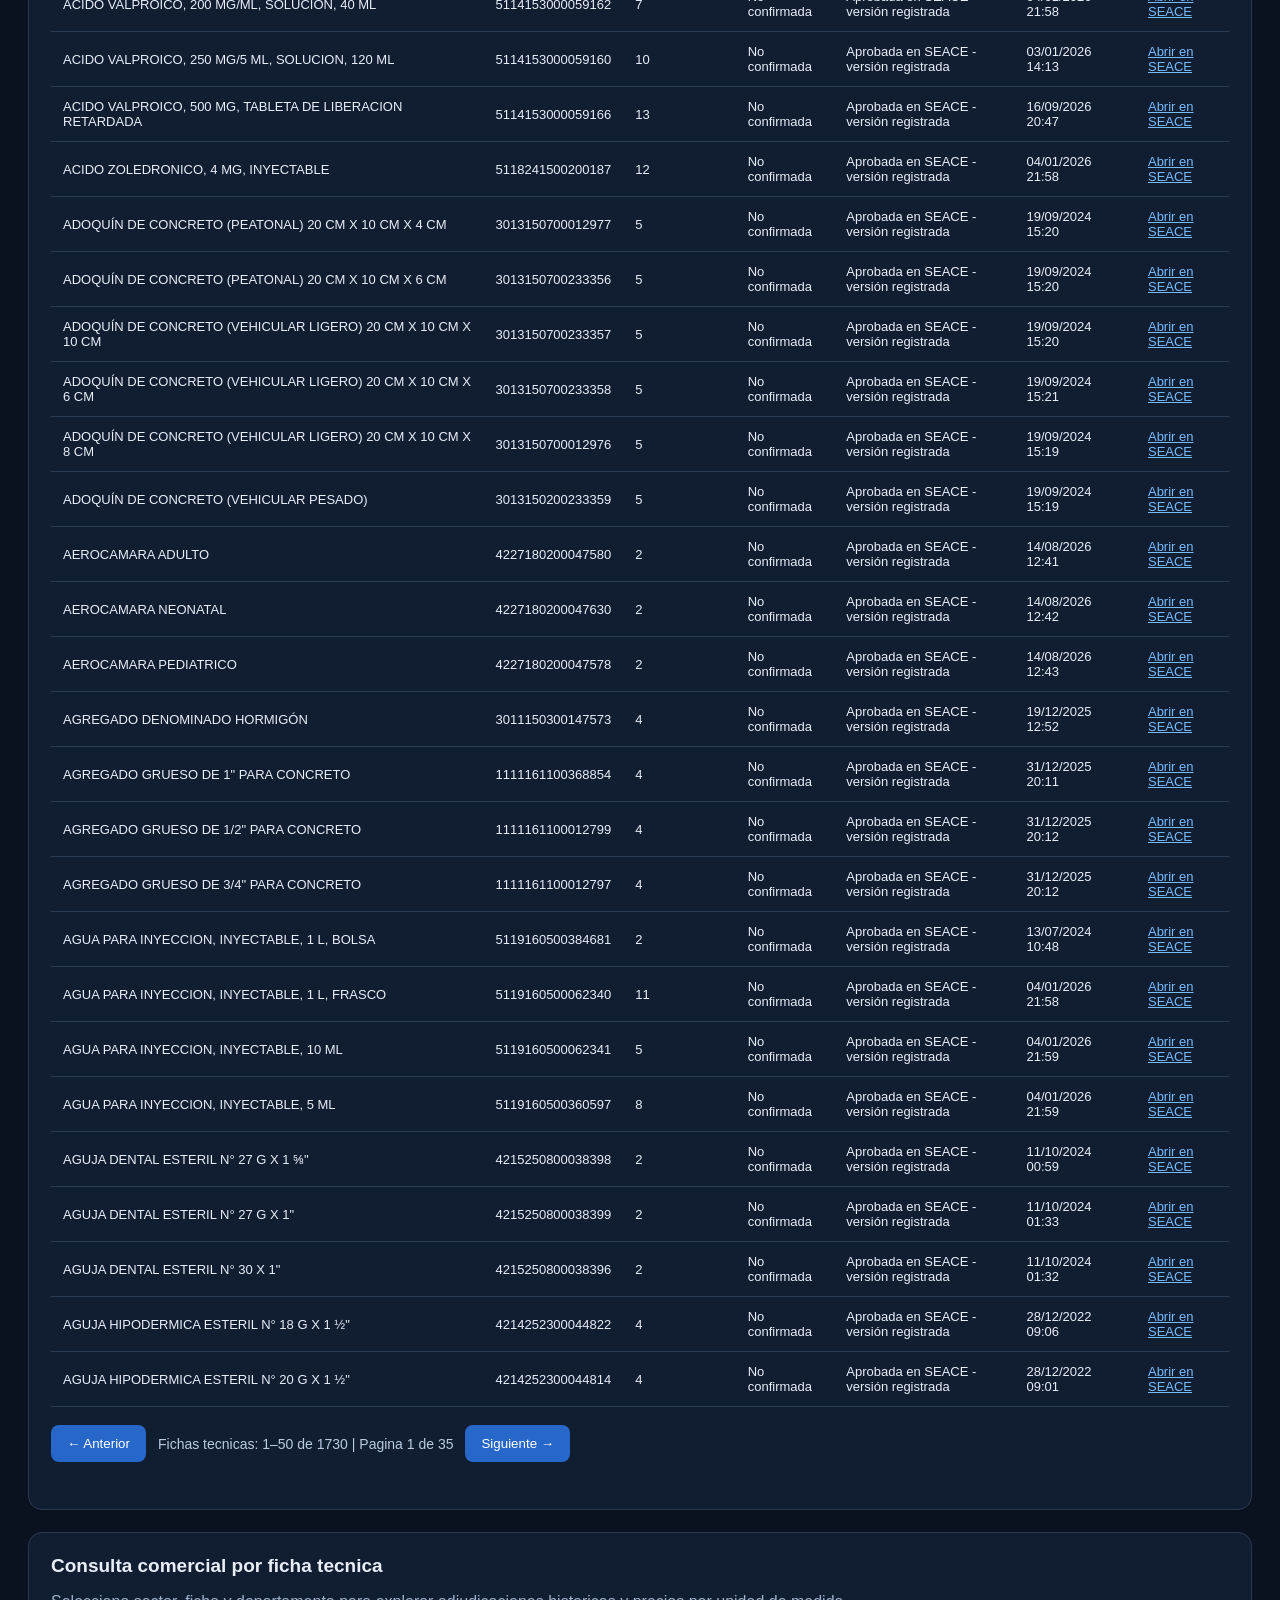
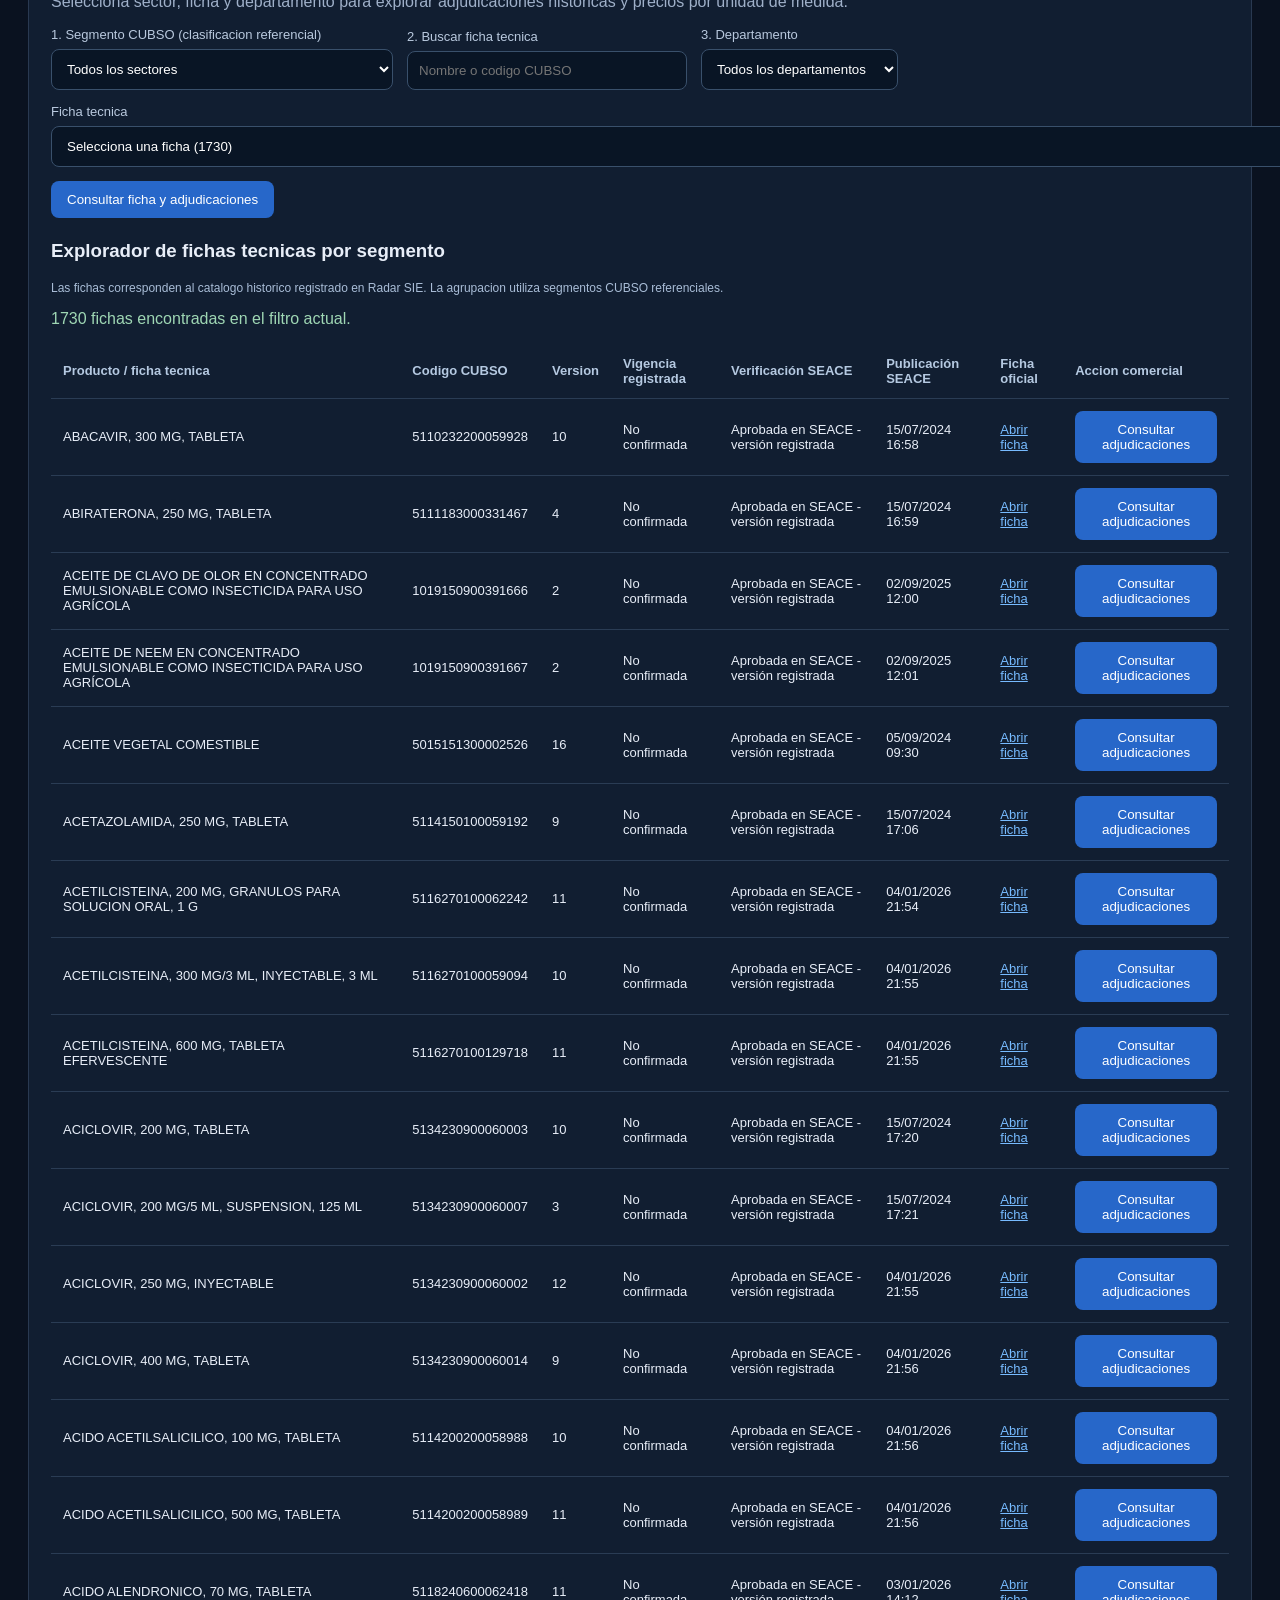
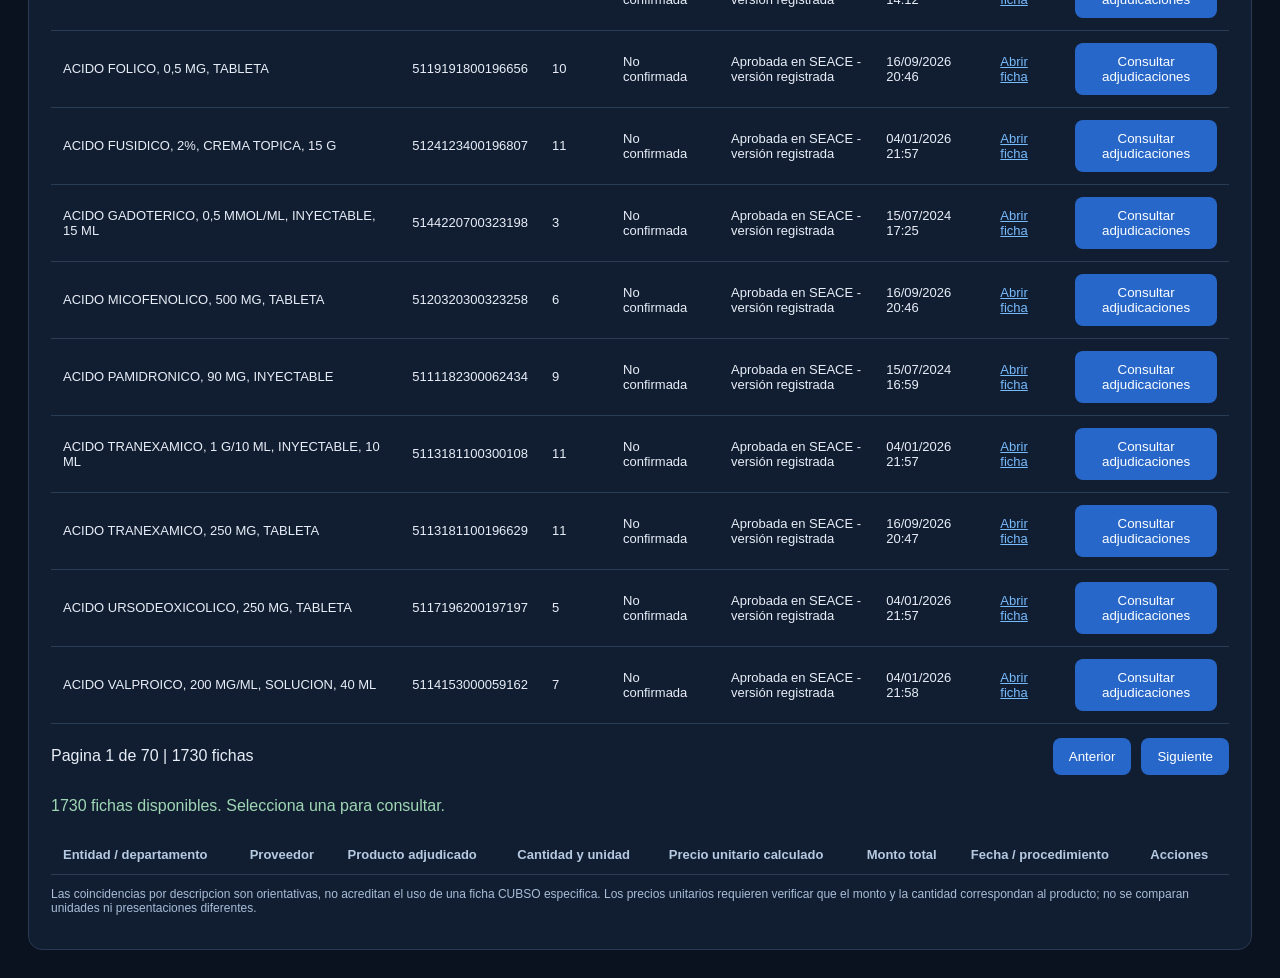
==== commit 2a9ddb99: "fix(sie): actualizar mercado CONOSCE y proteger proveedores anonimos" ====
--- a/docs/mercado.html
+++ b/docs/mercado.html
@@ -145,13 +145,15 @@
   depts.add(department(r));
 
   const name=r.proveedor_nombre_original||"No indicado";
-  const key=r.proveedor_id!=null?String(r.proveedor_id):"name:"+name;
-  if(!suppliers.has(key)){
-   suppliers.set(key,{name,count:0,cents:0});
-  }
-  const s=suppliers.get(key);
-  s.count++;
-  s.cents+=cents;
+  if(name.trim().toUpperCase()!=="OFUSCADO"){
+    const key=r.proveedor_id!=null?String(r.proveedor_id):"name:"+name;
+    if(!suppliers.has(key)){
+     suppliers.set(key,{name,count:0,cents:0});
+    }
+    const s=suppliers.get(key);
+    s.count++;
+    s.cents+=cents;
+  }
 
   const date=String(r.fecha_buenapro||"");
   if(/^\d{4}-\d{2}/.test(date)){
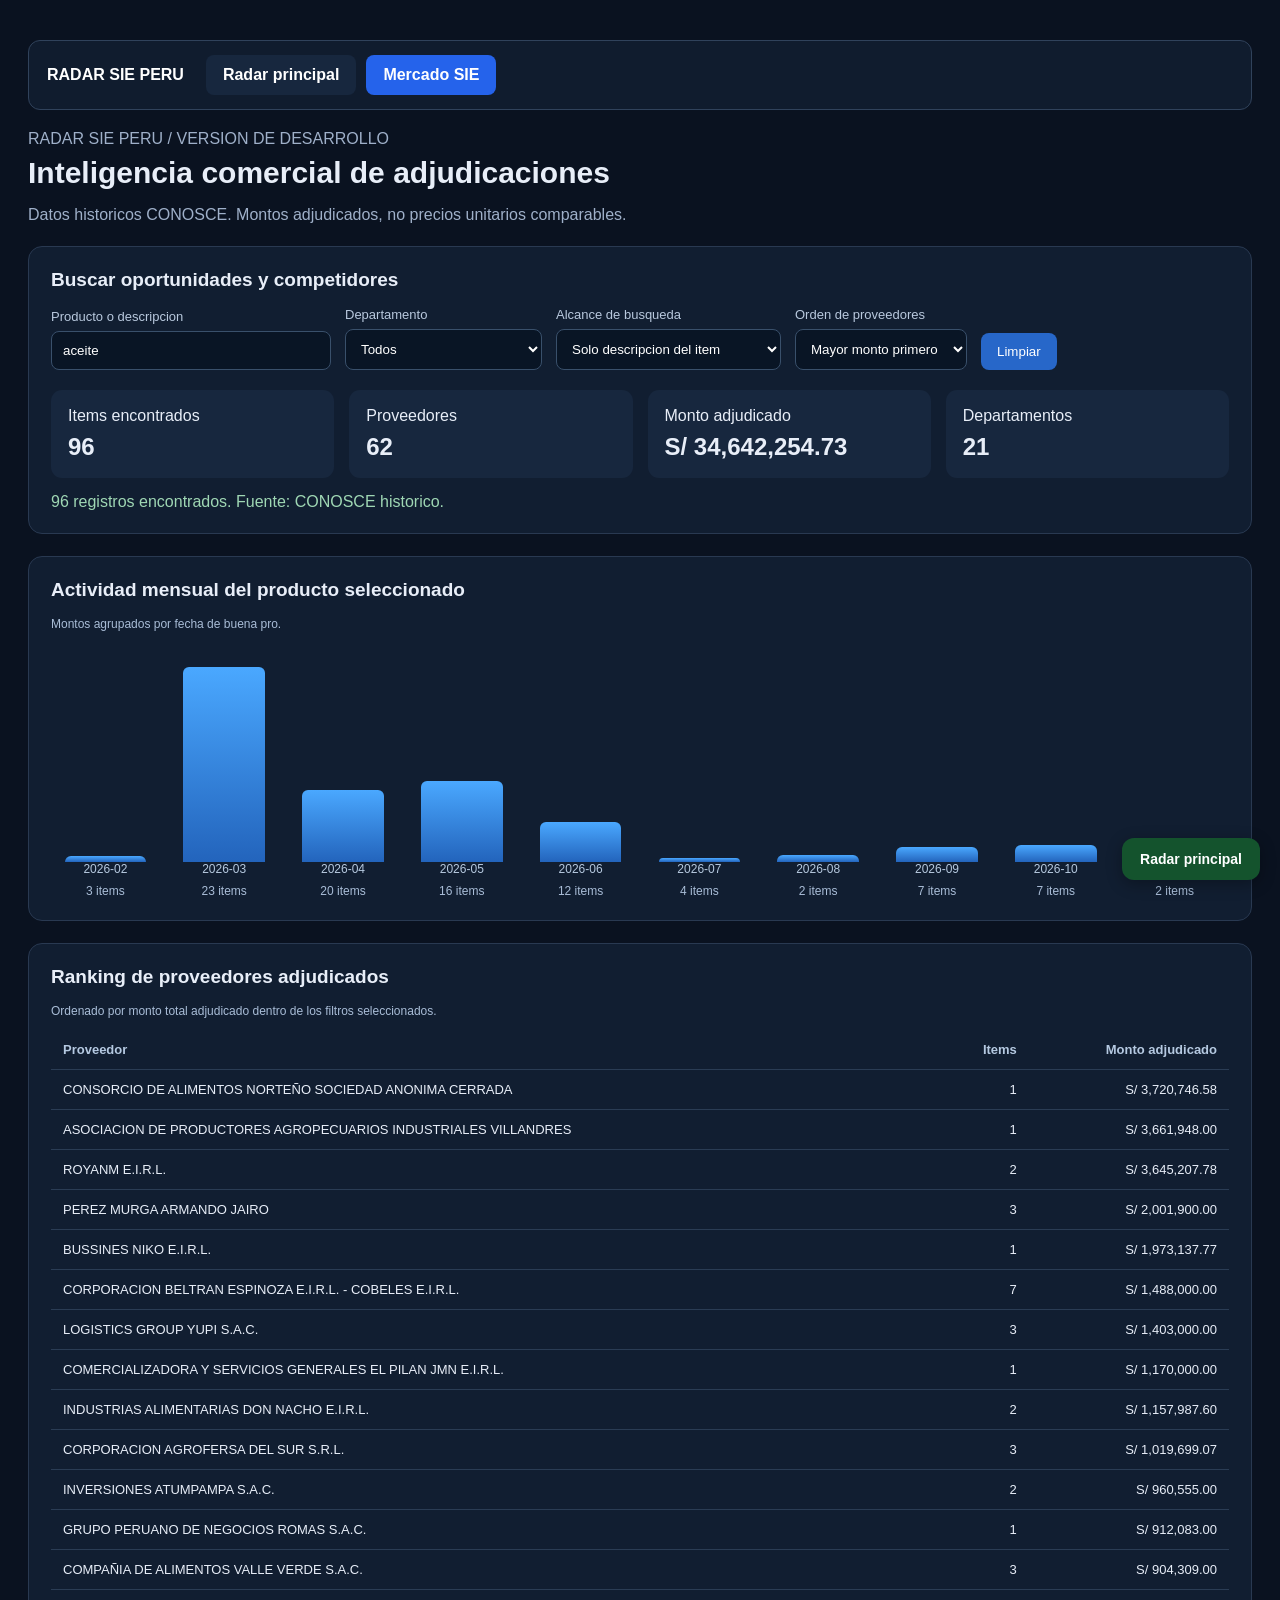
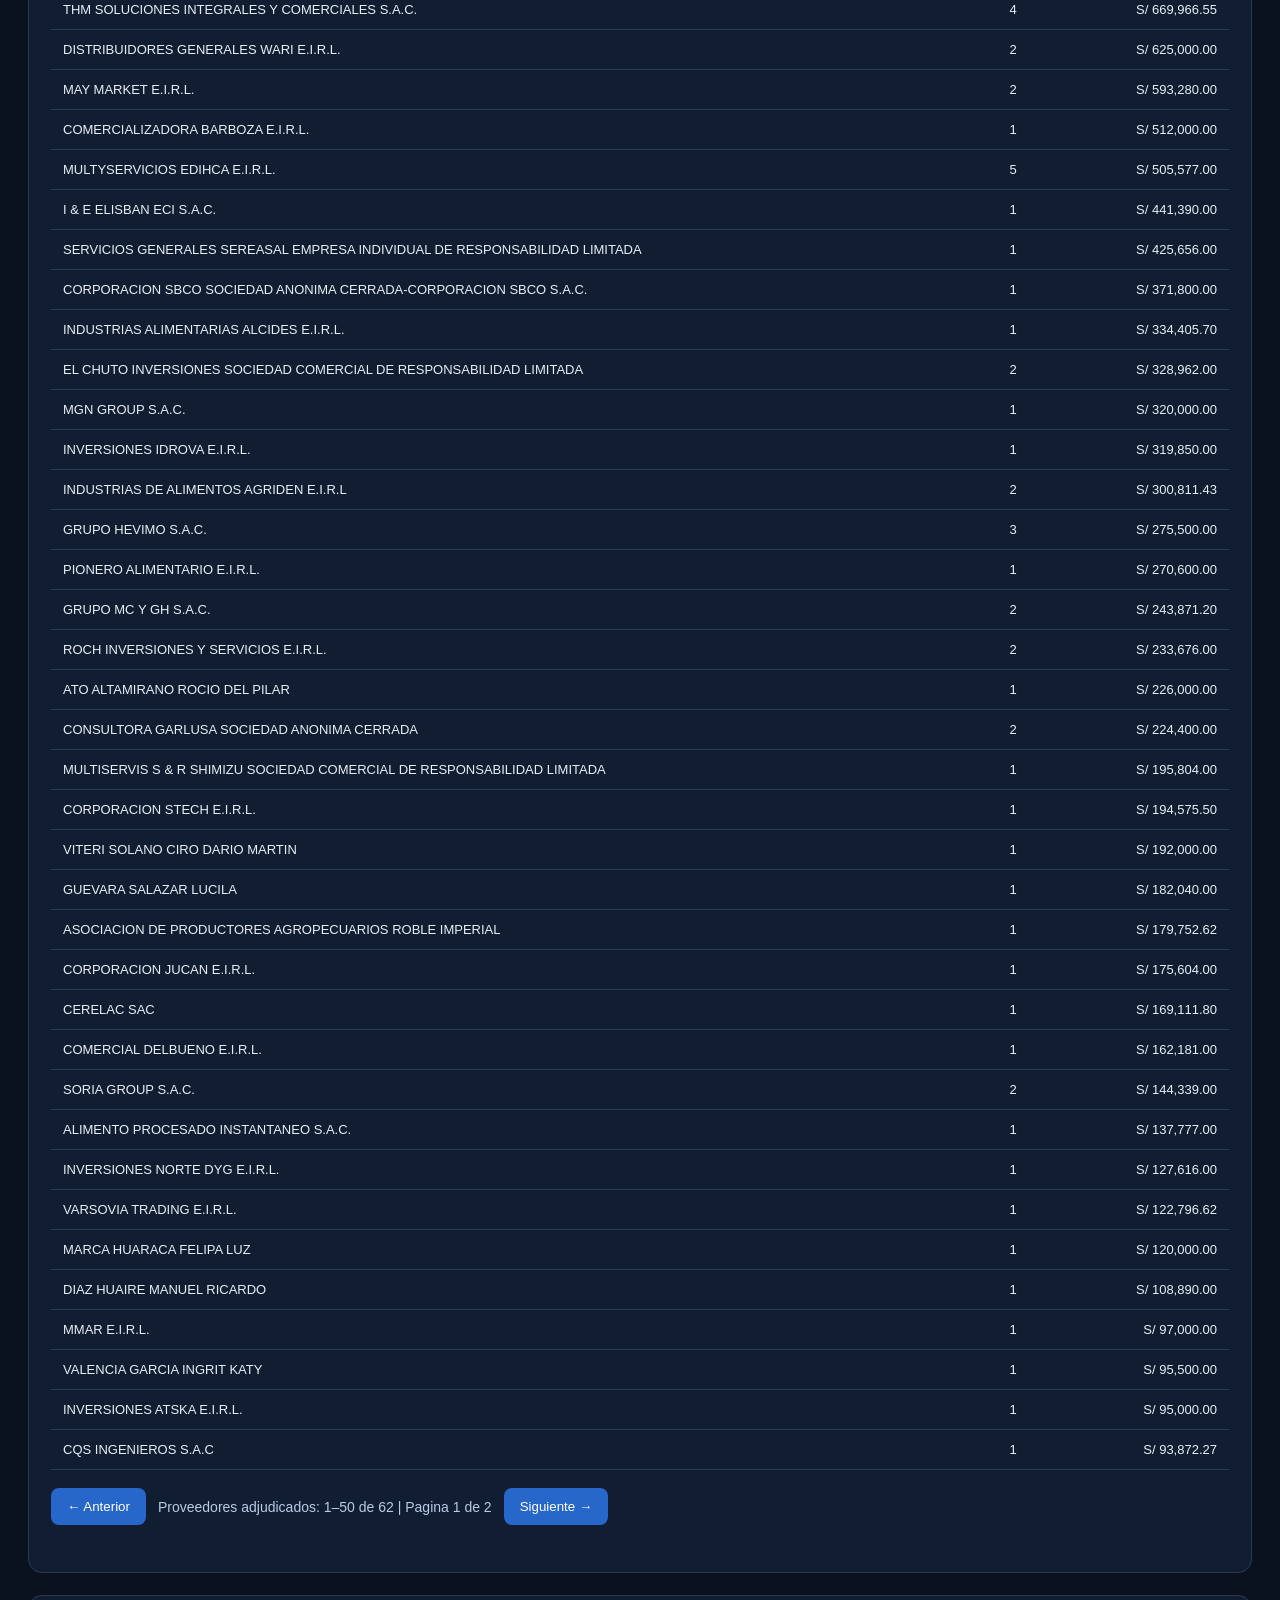
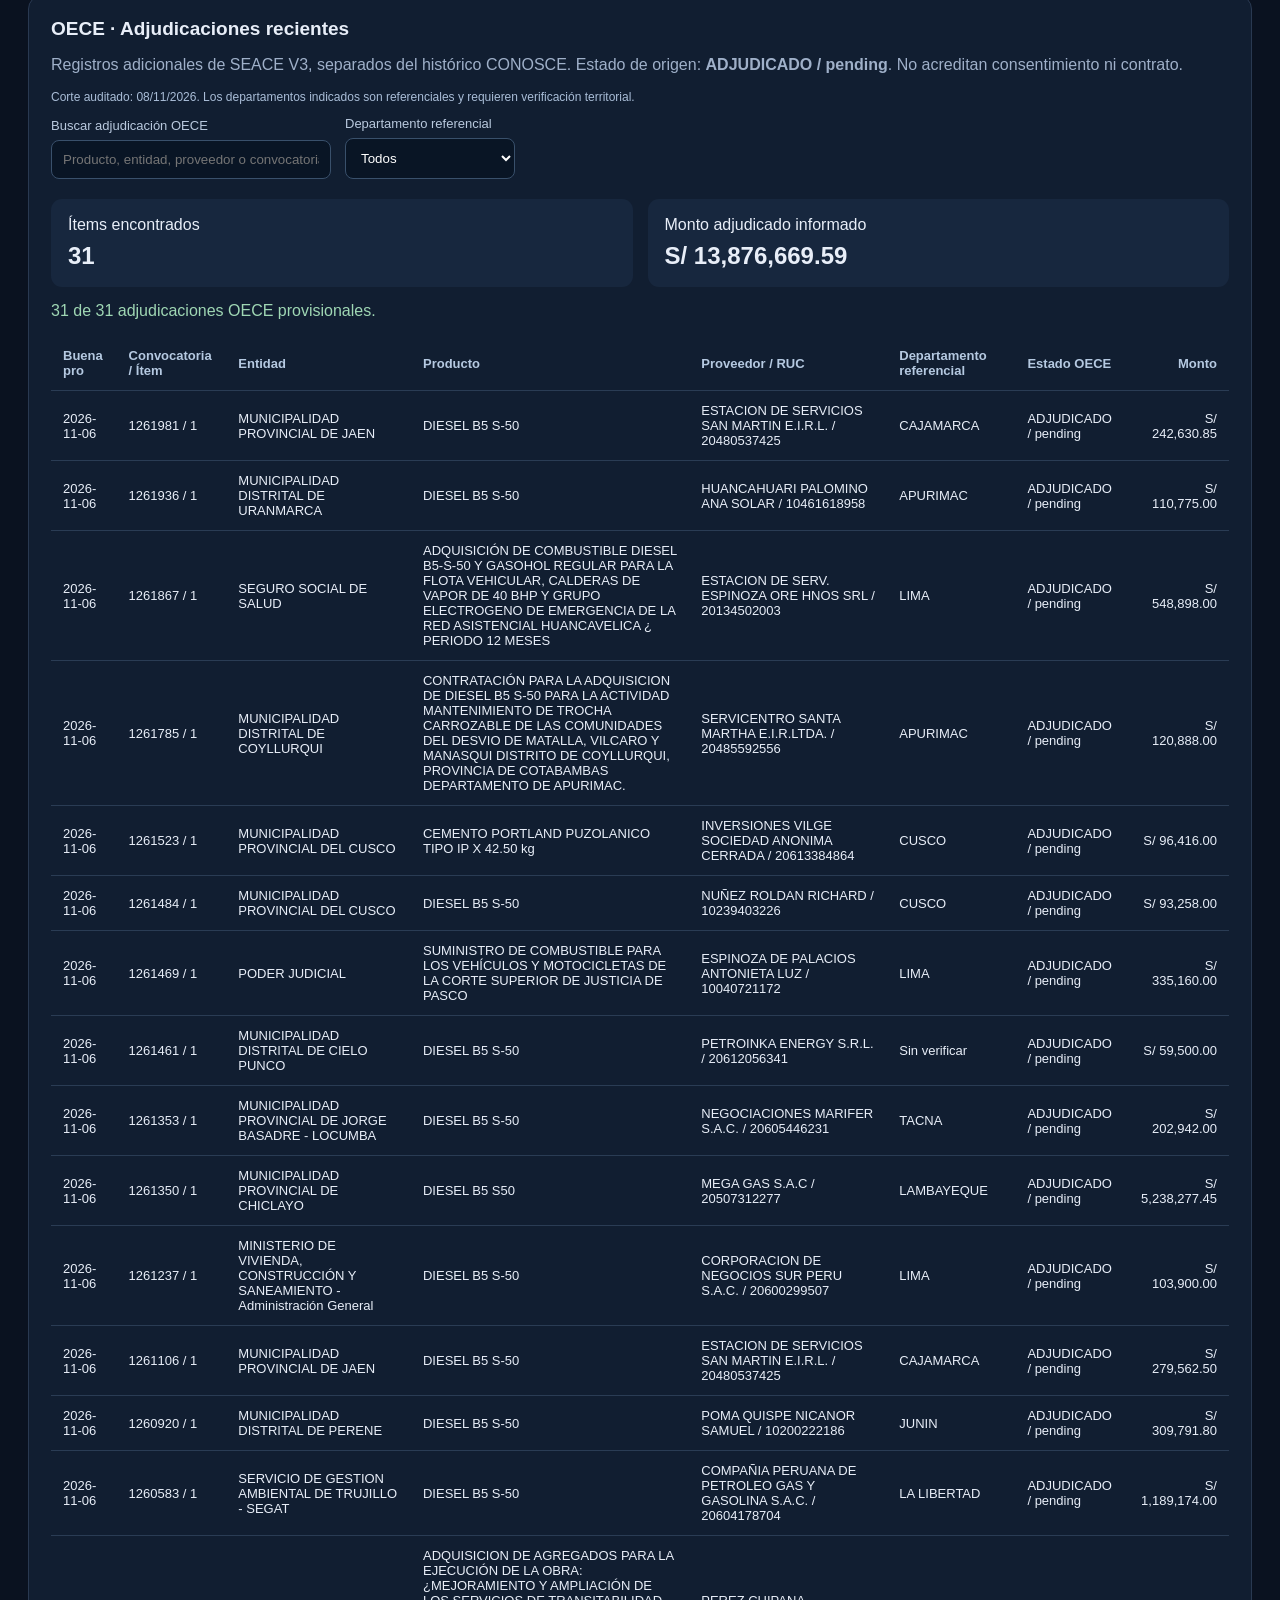
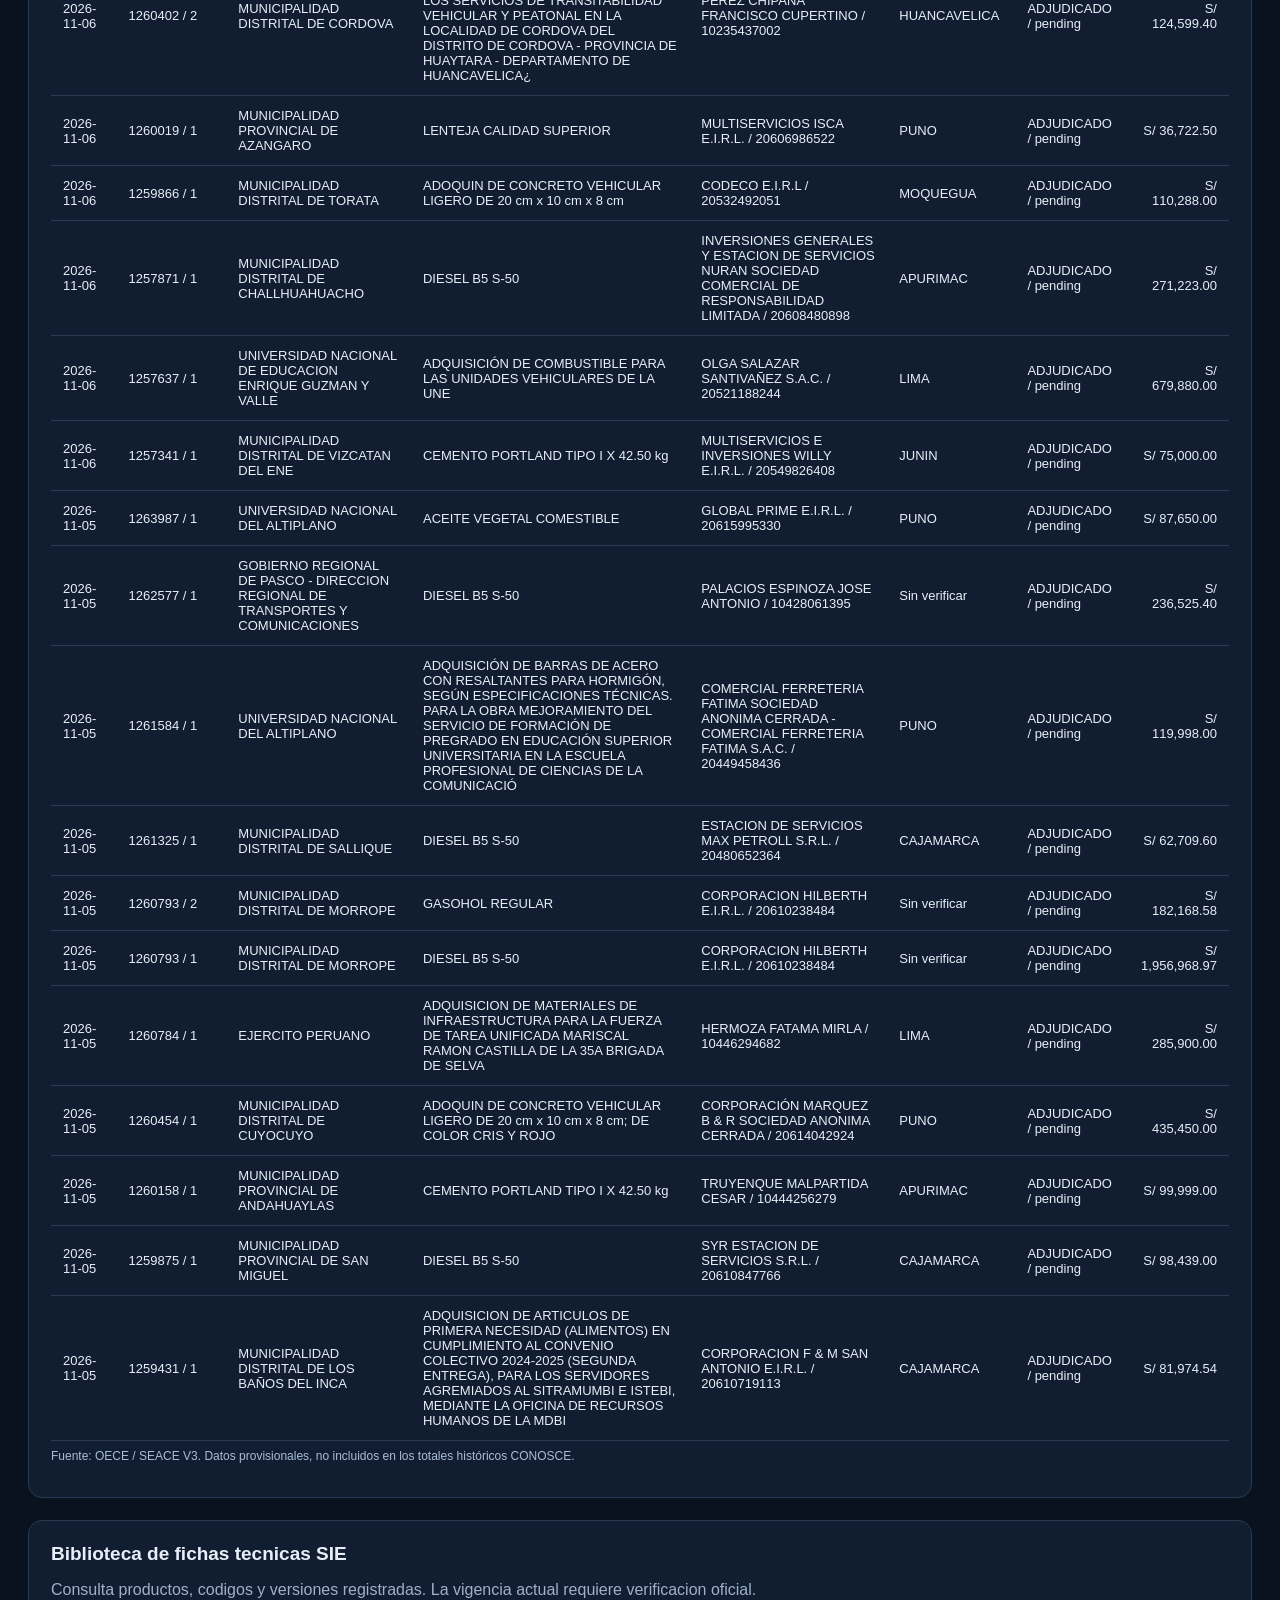
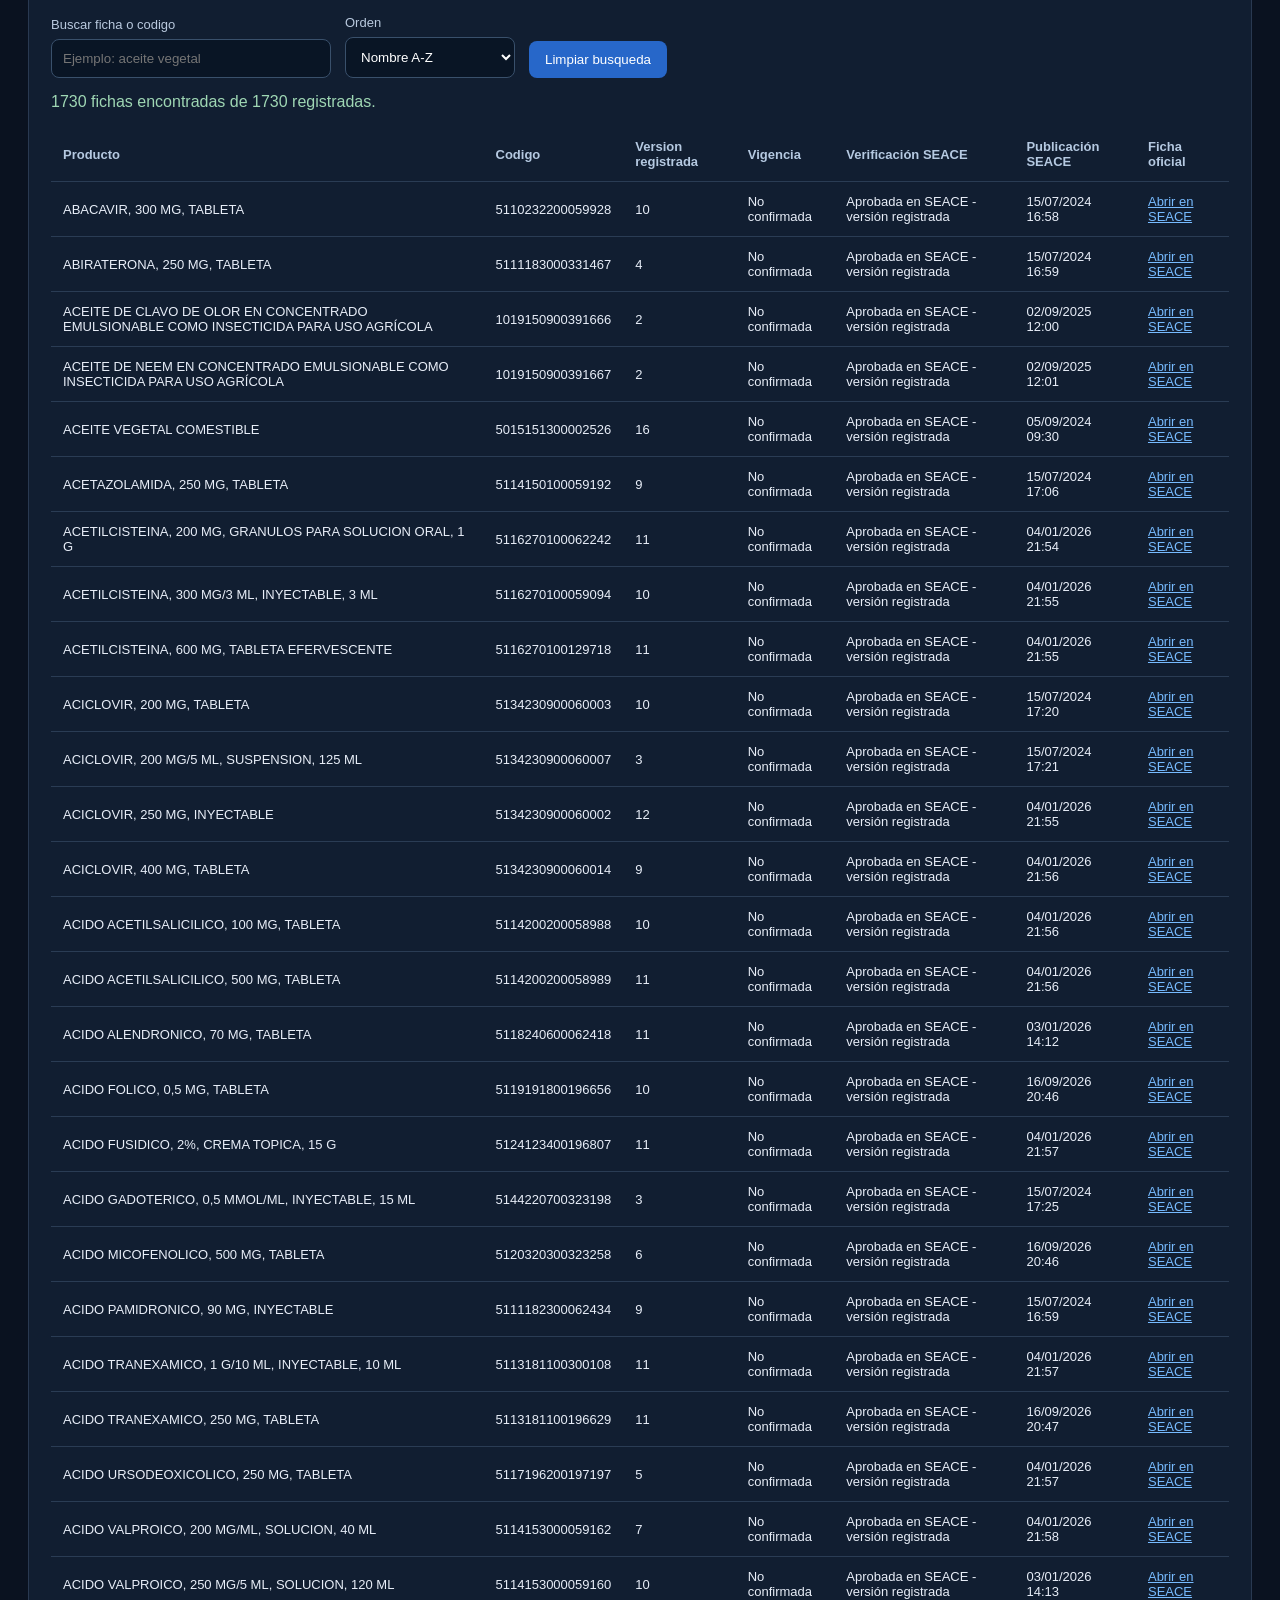
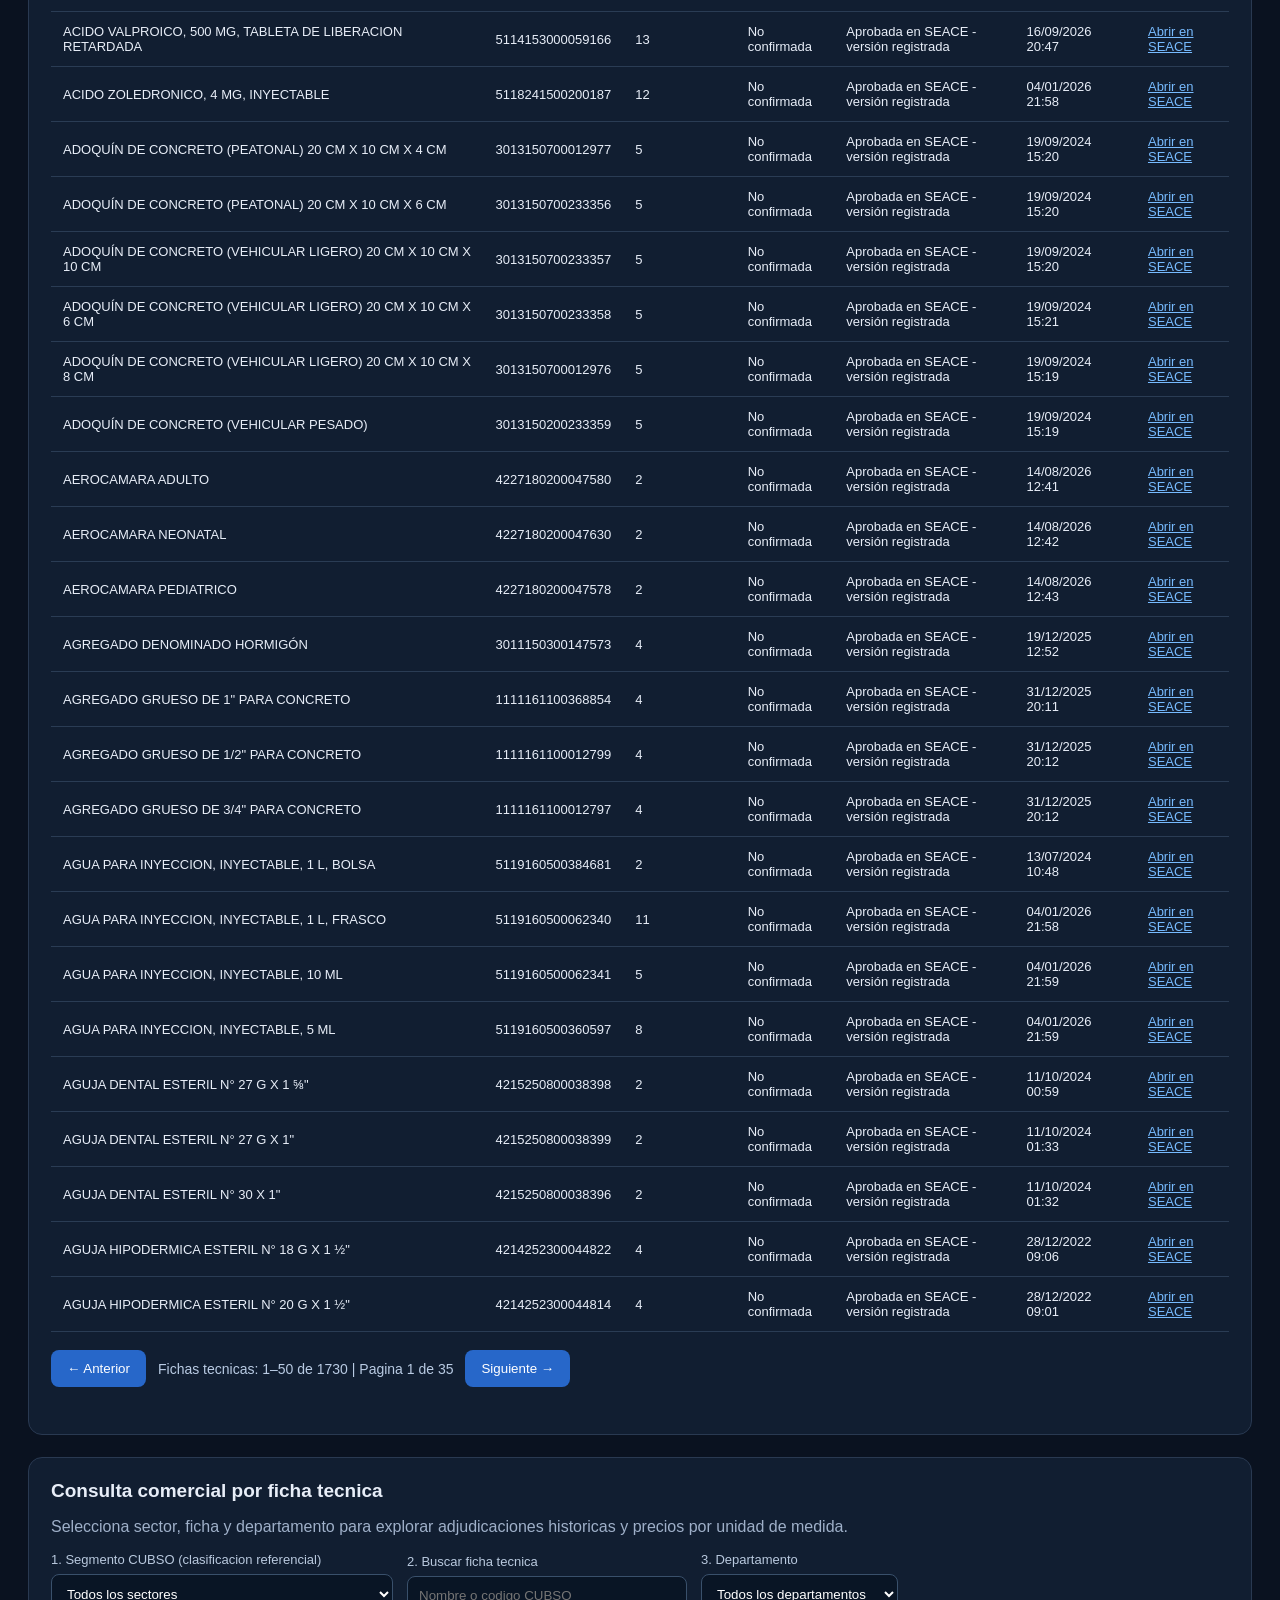
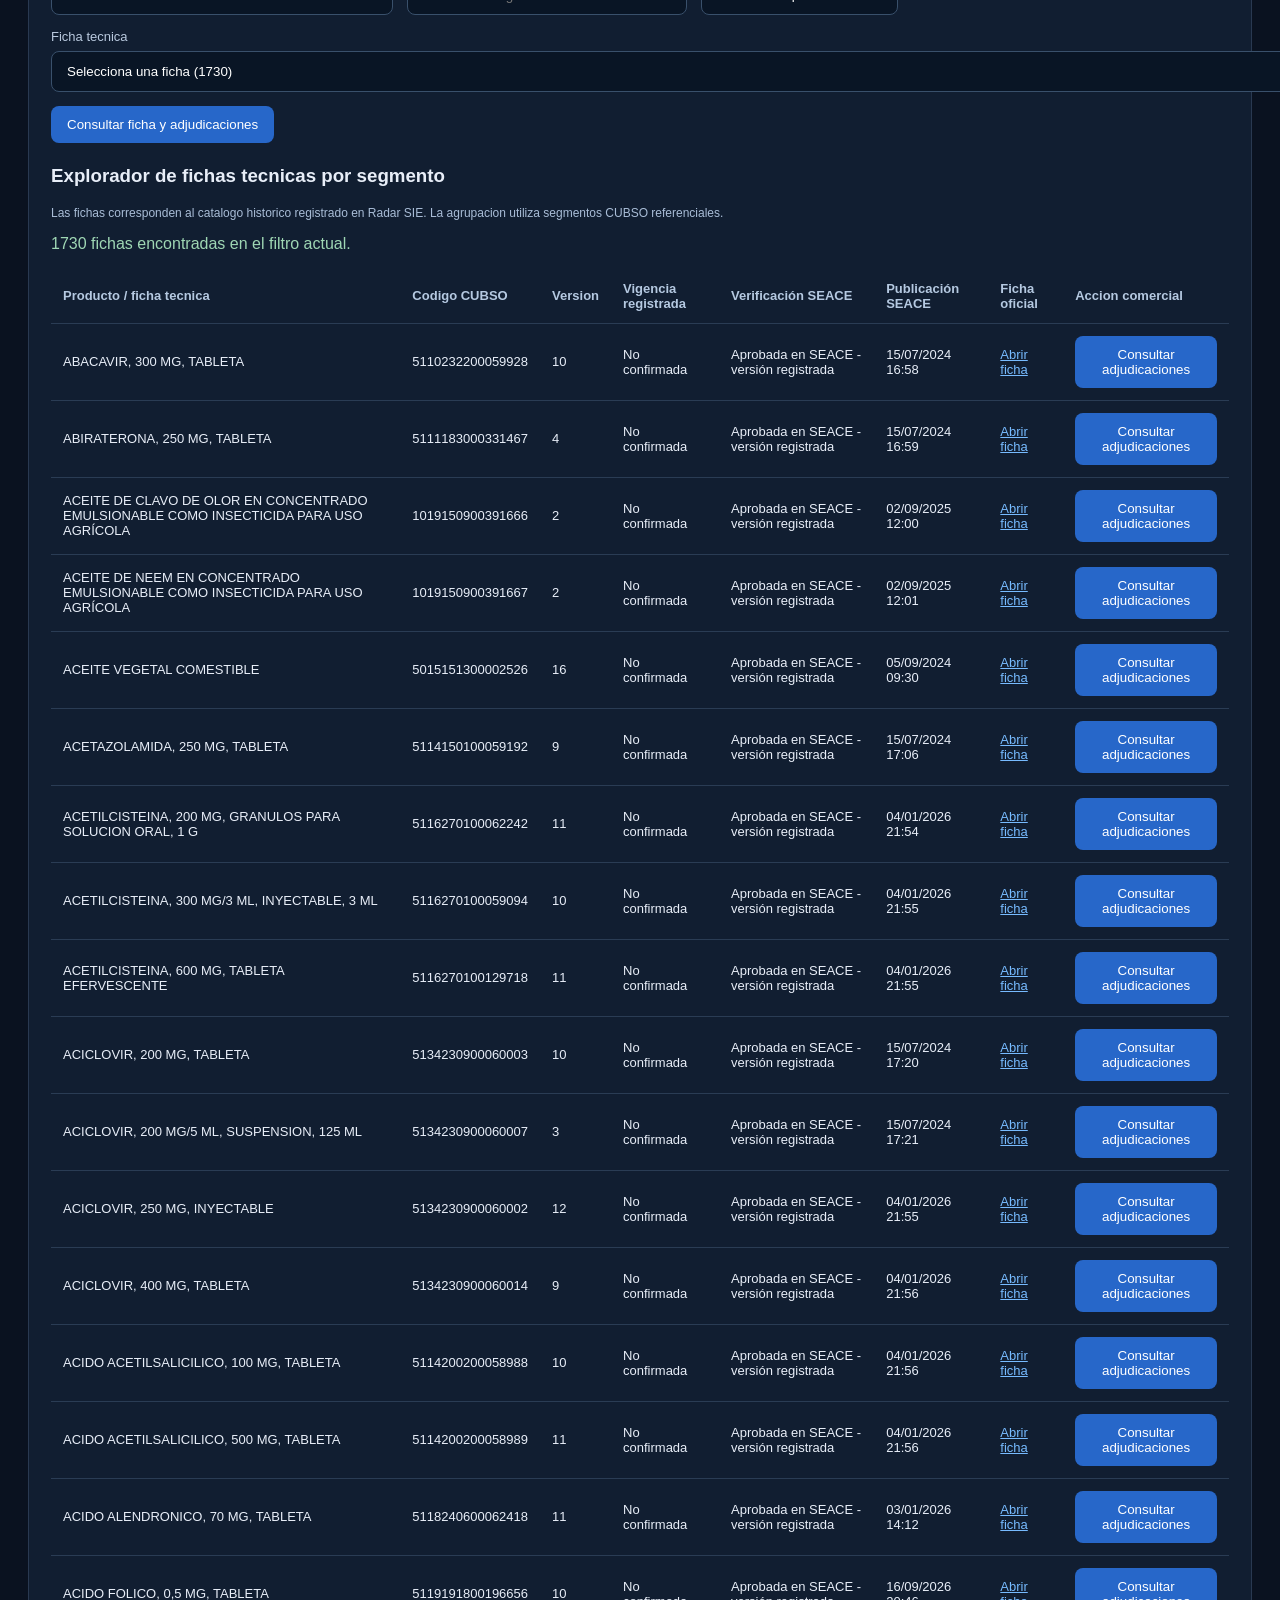
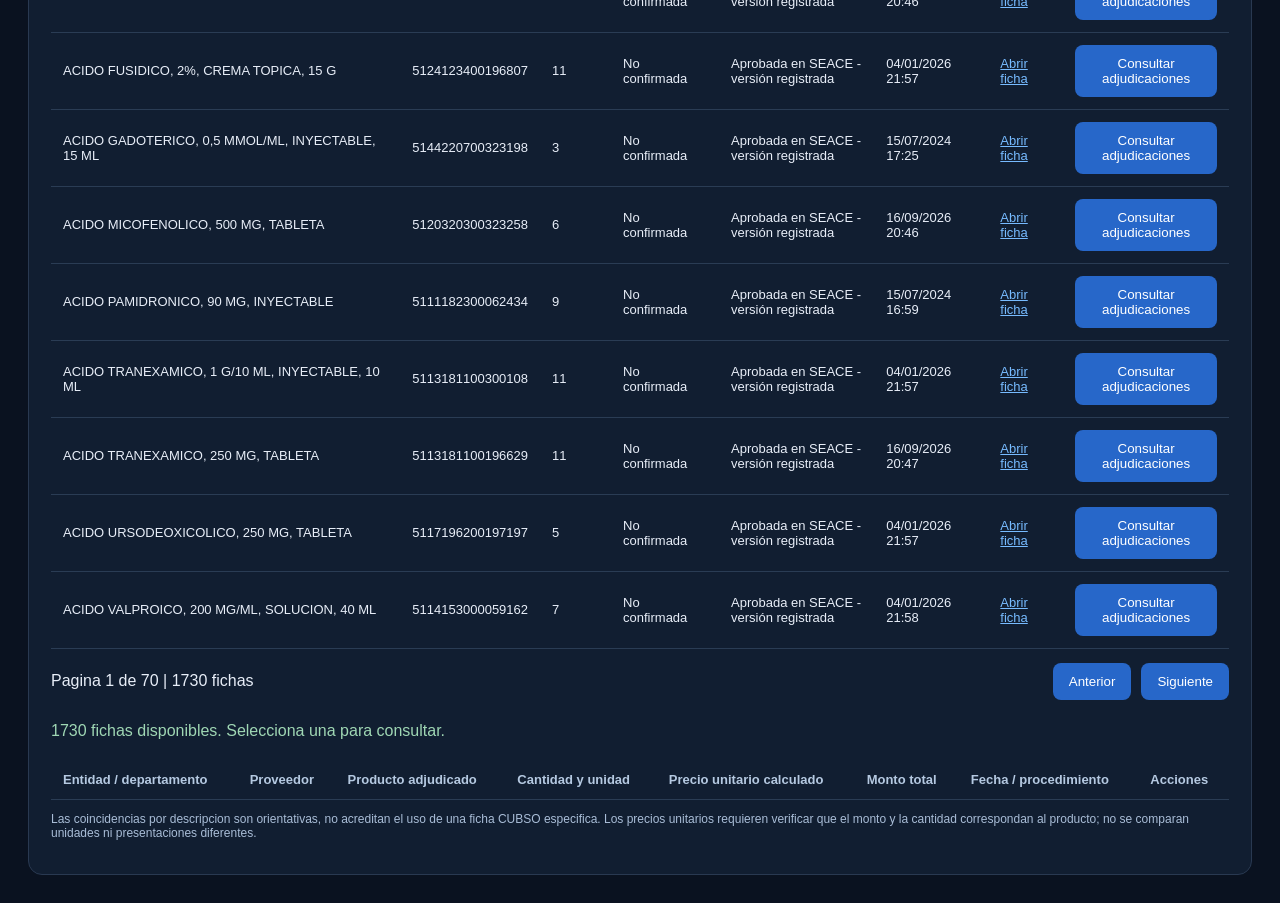
==== commit 7496690e: "Radar SIE: publicar 31 adjudicaciones OECE provisionales" ====
--- a/docs/mercado.html
+++ b/docs/mercado.html
@@ -267,6 +267,170 @@
 init();
 </script>
 
+
+<!-- RADAR_OECE_PROVISIONAL_V84 -->
+<section class="panel" id="oece-provisional-v84">
+<h2>OECE · Adjudicaciones recientes</h2>
+<p>Registros adicionales de SEACE V3, separados del histórico CONOSCE.
+Estado de origen: <strong>ADJUDICADO / pending</strong>.
+No acreditan consentimiento ni contrato.</p>
+<p class="small">Corte auditado: 08/11/2026. Los departamentos
+indicados son referenciales y requieren verificación territorial.</p>
+
+<div class="filters">
+<label>Buscar adjudicación OECE
+<input id="oece-v84-search" placeholder="Producto, entidad, proveedor o convocatoria">
+</label>
+<label>Departamento referencial
+<select id="oece-v84-dept">
+<option value="">Todos</option>
+</select>
+</label>
+</div>
+
+<div class="cards">
+<div class="card"><span>Ítems encontrados</span>
+<strong id="oece-v84-count">-</strong></div>
+<div class="card"><span>Monto adjudicado informado</span>
+<strong id="oece-v84-amount">-</strong></div>
+</div>
+
+<p class="status" id="oece-v84-status">Cargando OECE...</p>
+
+<div class="tablewrap">
+<table>
+<thead><tr>
+<th>Buena pro</th>
+<th>Convocatoria / Ítem</th>
+<th>Entidad</th>
+<th>Producto</th>
+<th>Proveedor / RUC</th>
+<th>Departamento referencial</th>
+<th>Estado OECE</th>
+<th class="right">Monto</th>
+</tr></thead>
+<tbody id="oece-v84-body"></tbody>
+</table>
+</div>
+<p class="small">Fuente: OECE / SEACE V3. Datos provisionales,
+no incluidos en los totales históricos CONOSCE.</p>
+</section>
+
+<script>
+(function(){
+"use strict";
+const get=id=>document.getElementById(id);
+const fmt=new Intl.NumberFormat("es-PE");
+const money=new Intl.NumberFormat("es-PE",{
+ minimumFractionDigits:2,maximumFractionDigits:2
+});
+const norm=v=>String(v??"").normalize("NFD")
+ .replace(/[\u0300-\u036f]/g,"").toLowerCase();
+
+let data=[];
+
+function departamento(r){
+ return r.entidad_departamento_referencial||"Sin verificar";
+}
+
+function render(){
+ const q=norm(get("oece-v84-search").value.trim());
+ const dep=get("oece-v84-dept").value;
+
+ const found=data.filter(r=>{
+  const haystack=norm([
+   r.codigo_convocatoria,
+   r.descripcion_item,
+   r.descripcion_proceso,
+   r.entidad_nombre_original,
+   r.proveedor_nombre_original,
+   r.proveedor_ruc
+  ].join(" "));
+
+  return (!q||haystack.includes(q))&&
+   (!dep||departamento(r)===dep);
+ });
+
+ const total=found.reduce(
+  (n,r)=>n+Number(r.monto_adjudicado_centimos||0),0
+ );
+
+ get("oece-v84-count").textContent=fmt.format(found.length);
+ get("oece-v84-amount").textContent="S/ "+money.format(total/100);
+
+ const body=get("oece-v84-body");
+ body.replaceChildren();
+
+ for(const r of found){
+  const tr=document.createElement("tr");
+  const values=[
+   r.fecha_buenapro,
+   r.codigo_convocatoria+" / "+r.numero_item,
+   r.entidad_nombre_original,
+   r.descripcion_item,
+   r.proveedor_nombre_original+" / "+r.proveedor_ruc,
+   departamento(r),
+   r.detalle_estado_oece+" / "+r.estado_oece,
+   "S/ "+money.format(r.monto_adjudicado_centimos/100)
+  ];
+
+  values.forEach((v,i)=>{
+   const td=document.createElement("td");
+   td.textContent=String(v??"");
+   if(i===7)td.className="right";
+   tr.appendChild(td);
+  });
+
+  body.appendChild(tr);
+ }
+
+ get("oece-v84-status").textContent=
+  fmt.format(found.length)+" de "+fmt.format(data.length)+
+  " adjudicaciones OECE provisionales.";
+}
+
+async function init(){
+ try{
+  const response=await fetch(
+   "oece_adjudicaciones_provisionales.json?v=84",
+   {cache:"no-store"}
+  );
+
+  if(!response.ok)throw new Error("HTTP "+response.status);
+
+  const payload=await response.json();
+
+  if(!Array.isArray(payload.datos)||payload.datos.length!==31){
+   throw new Error("Cantidad OECE inesperada");
+  }
+
+  data=payload.datos;
+
+  const depts=[...new Set(data.map(departamento))]
+   .sort((a,b)=>a.localeCompare(b,"es"));
+
+  for(const dep of depts){
+   const option=document.createElement("option");
+   option.value=dep;
+   option.textContent=dep;
+   get("oece-v84-dept").appendChild(option);
+  }
+
+  get("oece-v84-search").addEventListener("input",render);
+  get("oece-v84-dept").addEventListener("change",render);
+
+  render();
+ }catch(e){
+  get("oece-v84-status").textContent="ERROR OECE: "+e.message;
+  get("oece-v84-status").className="status error";
+ }
+}
+
+init();
+})();
+</script>
+<!-- FIN_RADAR_OECE_PROVISIONAL_V84 -->
+
 <section class="panel" id="biblioteca-fichas">
 <h2>Biblioteca de fichas tecnicas SIE</h2>
 <p>Consulta productos, codigos y versiones registradas.
